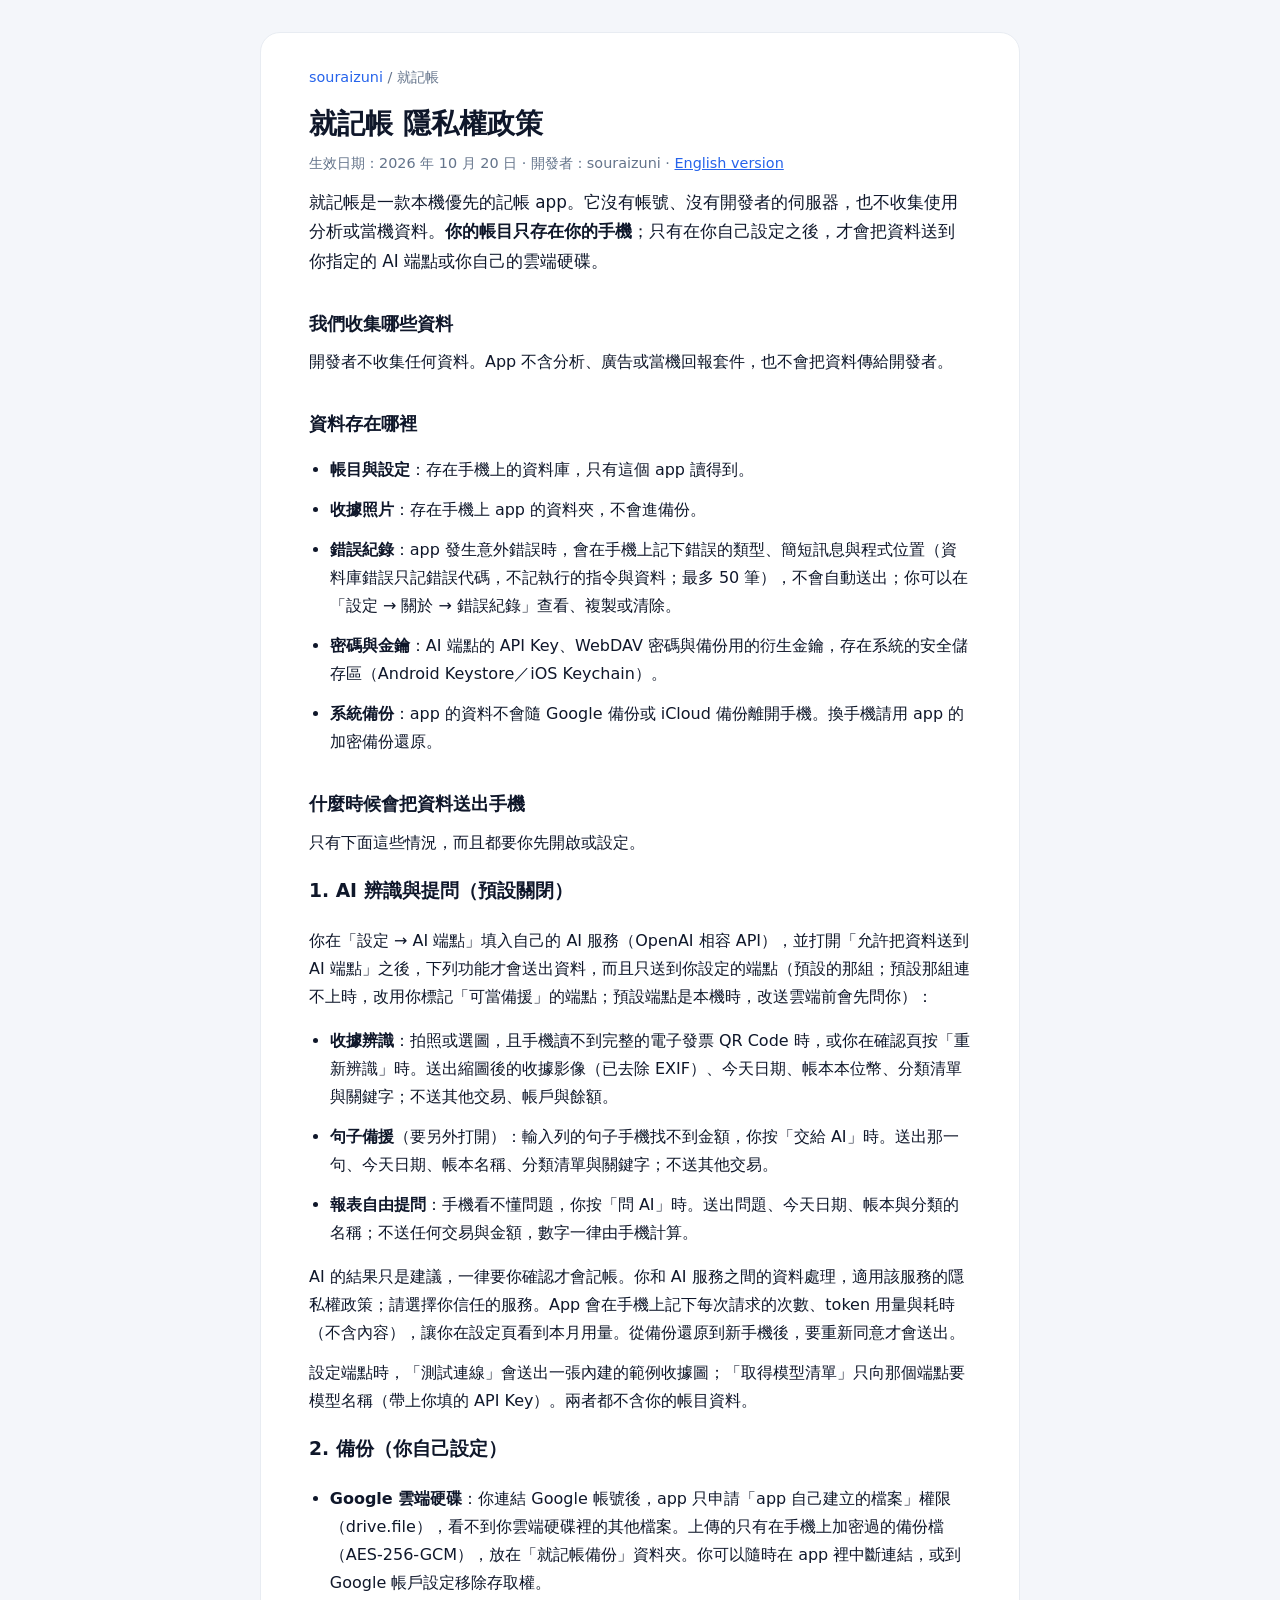
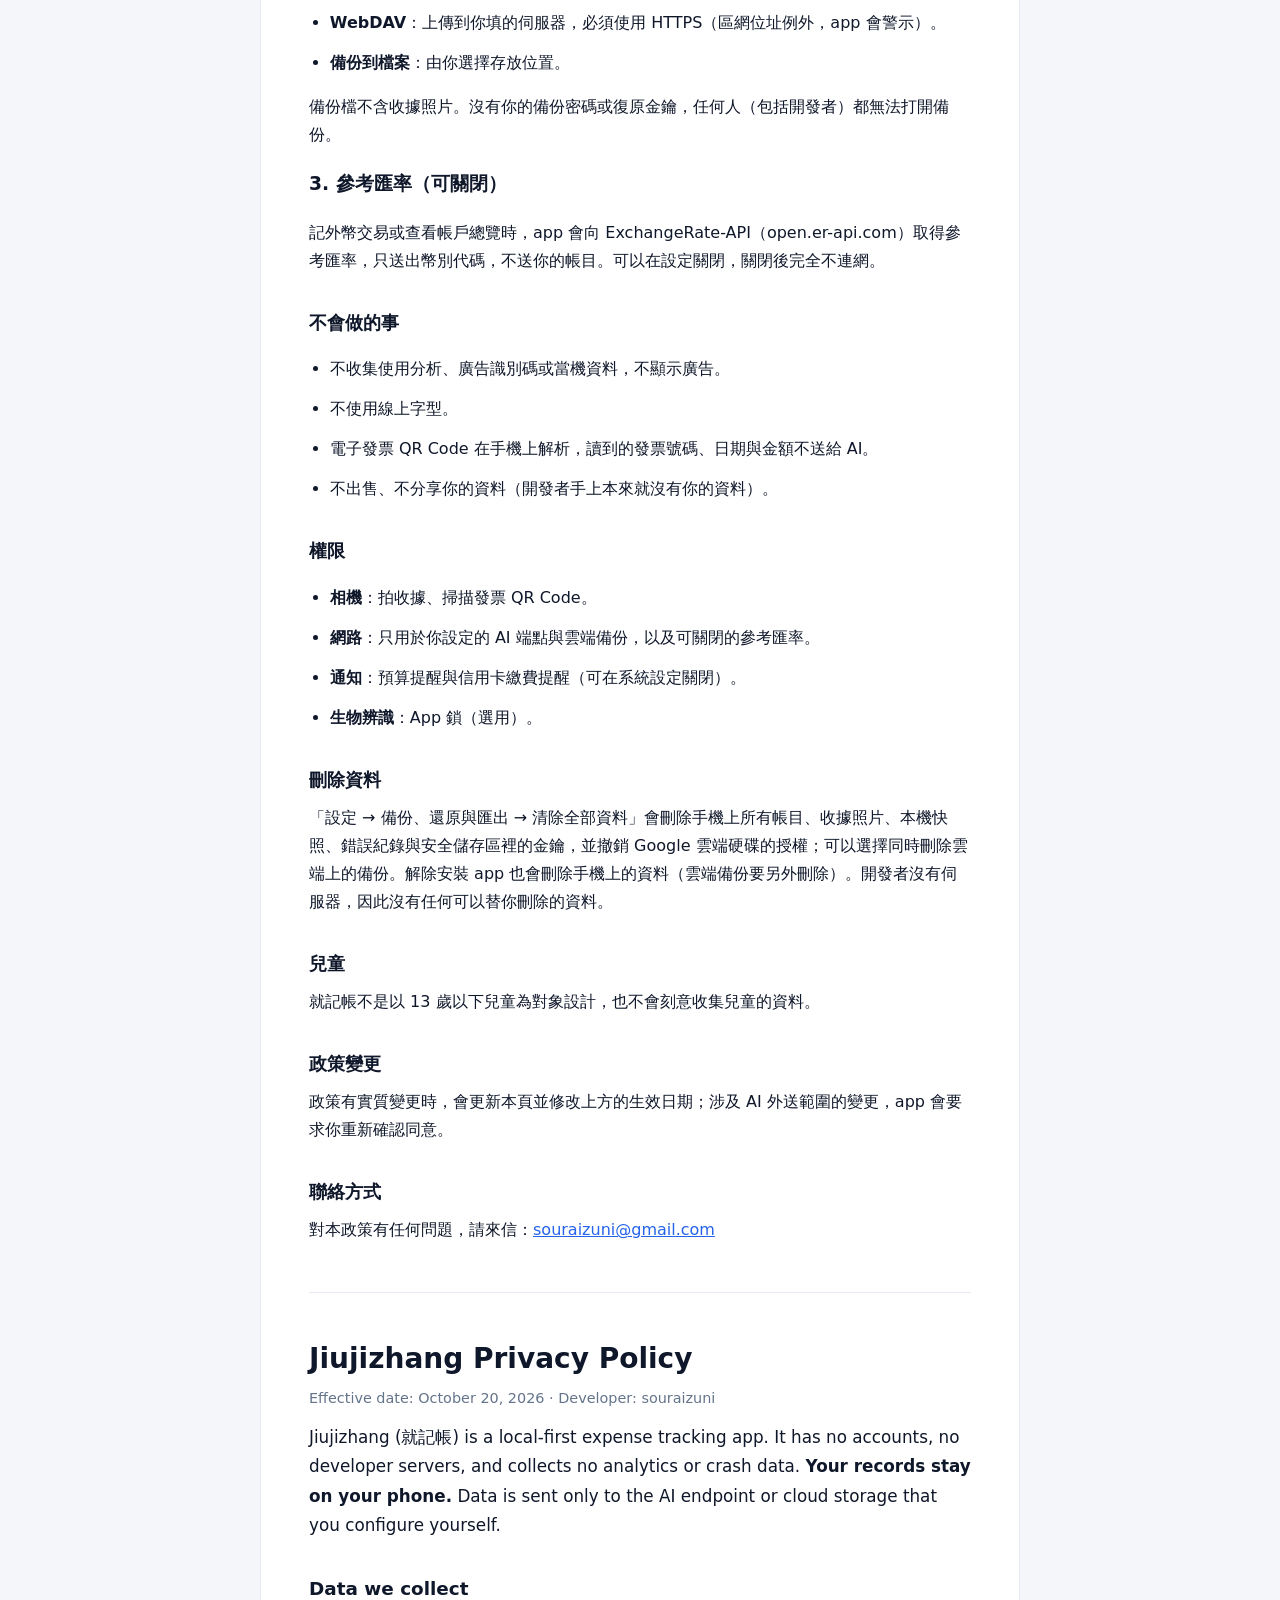
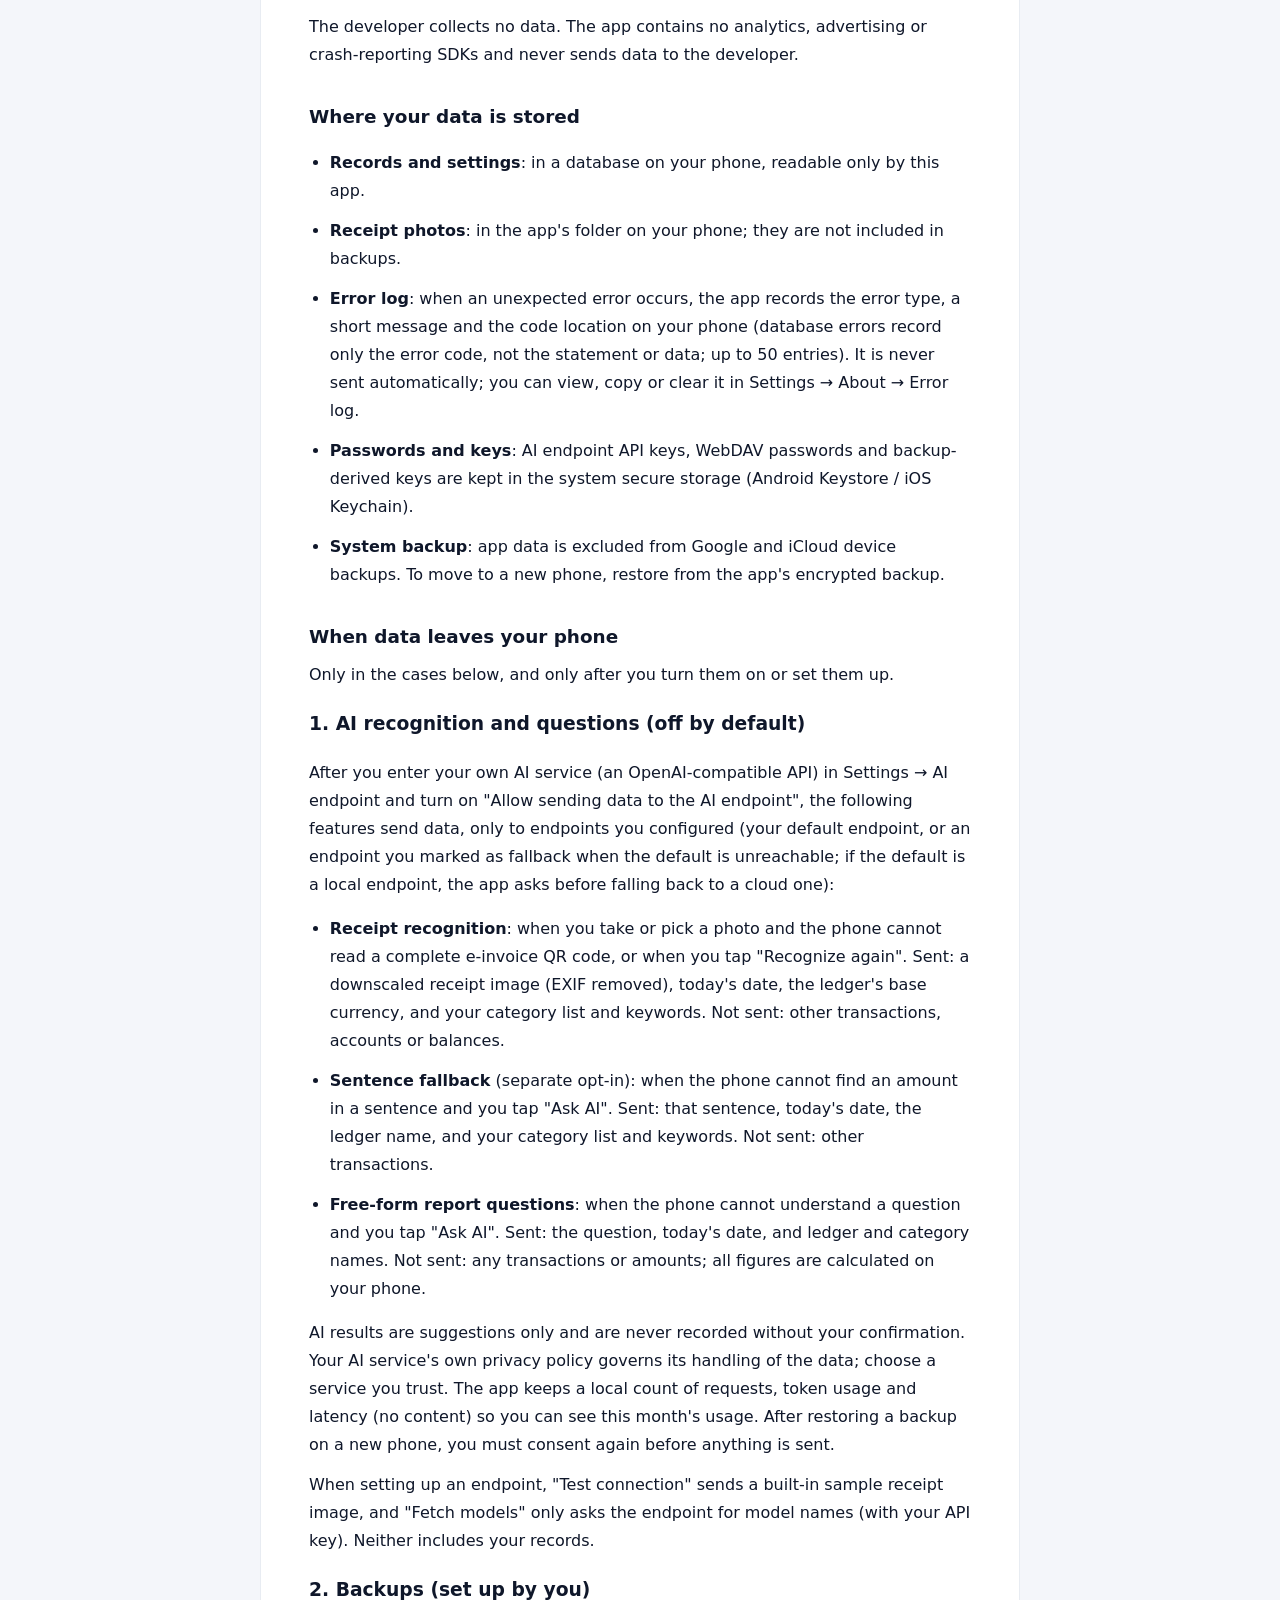
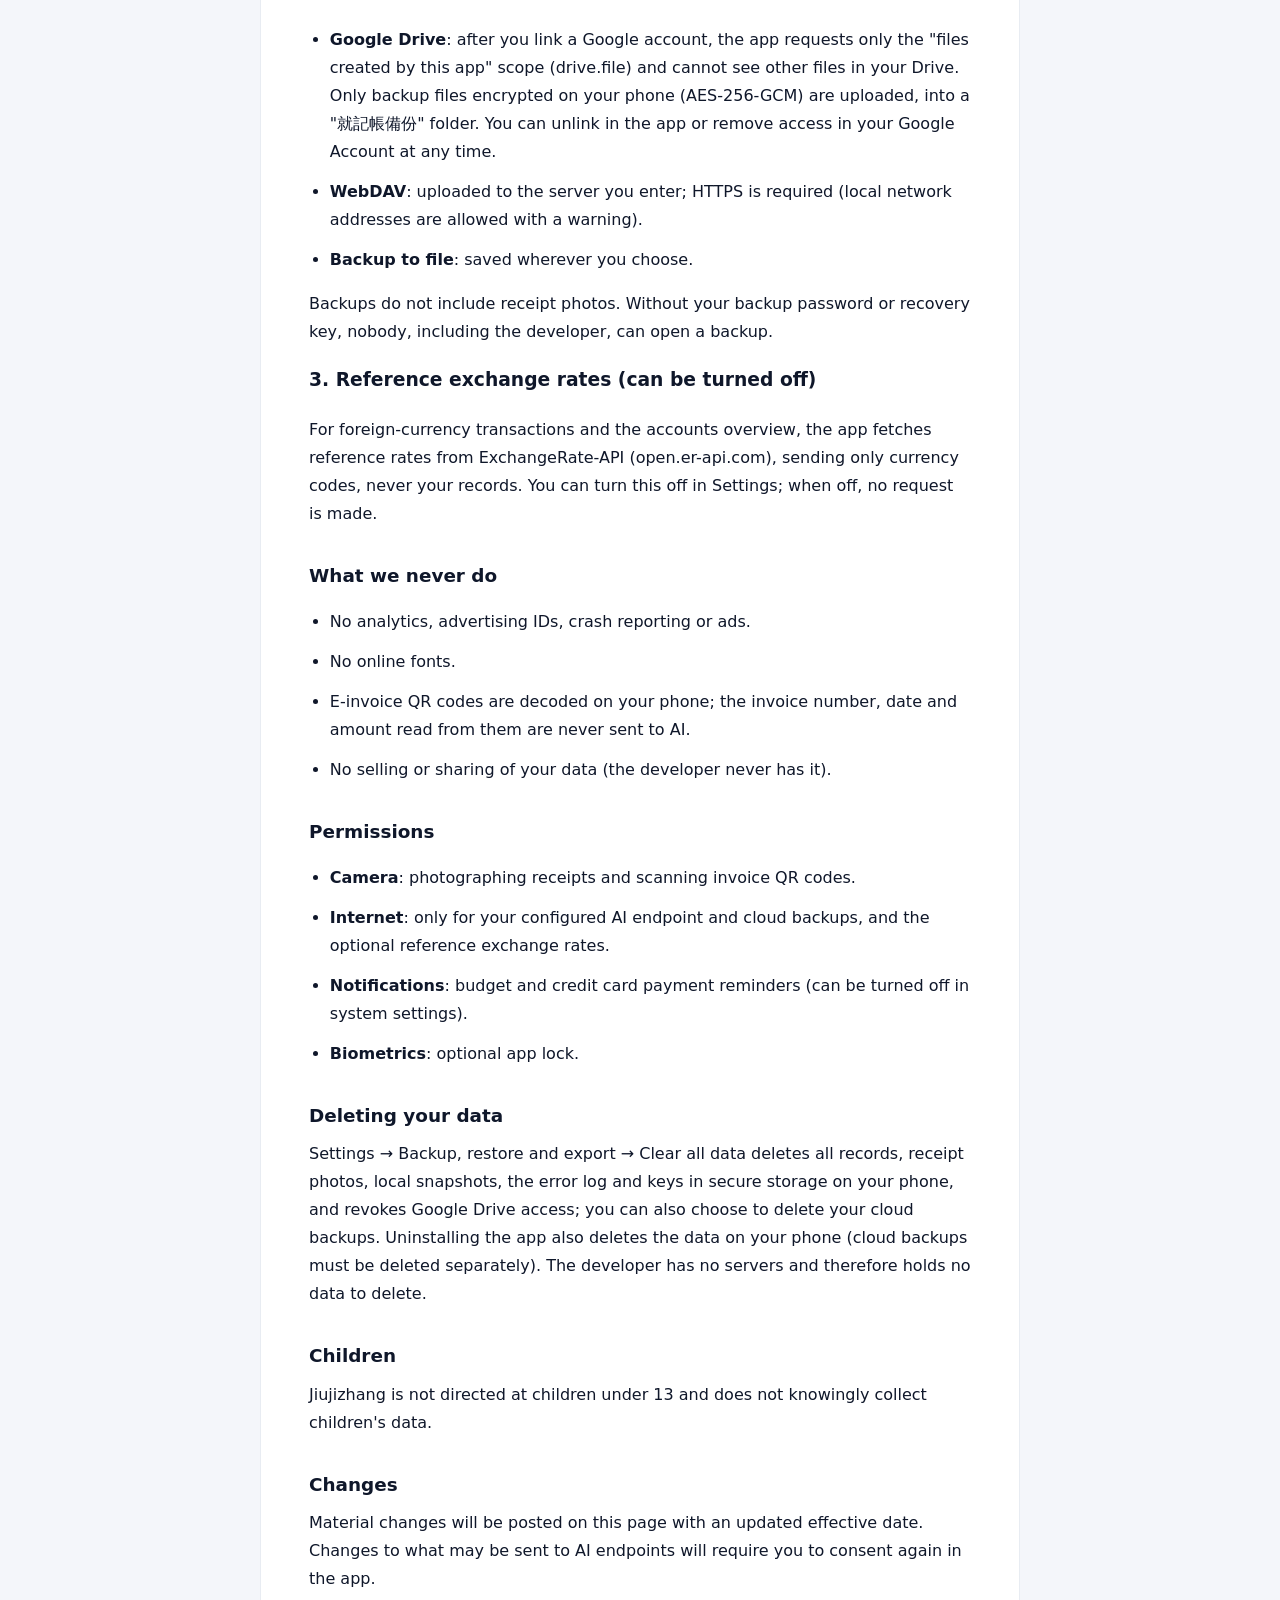
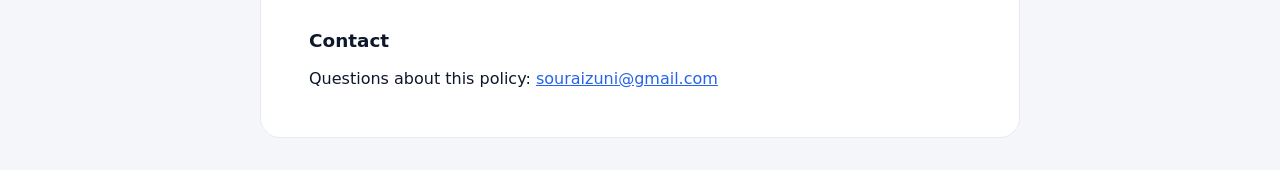
==== jiujizhang/privacy/index.html @ 38e88c6b "就記帳隱私權政策與首頁項目 Co-Authored-By: Claude Opus 5.5 <noreply@anthropic.com>" ====
<!doctype html>
<html lang="zh-Hant">
<head>
<meta charset="utf-8">
<meta name="viewport" content="width=device-width, initial-scale=1">
<title>就記帳 隱私權政策 · Privacy Policy</title>
<meta name="description" content="就記帳（本機優先的記帳 app）的隱私權政策。">
<link rel="stylesheet" href="../../style.css">
</head>
<body>
<main>
  <p class="crumb"><a href="../../">souraizuni</a> / 就記帳</p>
  <h1>就記帳 隱私權政策</h1>
  <p class="meta">生效日期：2026 年 10 月 20 日 · 開發者：souraizuni · <a href="#en">English version</a></p>

  <p class="lead">就記帳是一款本機優先的記帳 app。它沒有帳號、沒有開發者的伺服器，也不收集使用分析或當機資料。<strong>你的帳目只存在你的手機</strong>；只有在你自己設定之後，才會把資料送到你指定的 AI 端點或你自己的雲端硬碟。</p>

  <h2>我們收集哪些資料</h2>
  <p>開發者不收集任何資料。App 不含分析、廣告或當機回報套件，也不會把資料傳給開發者。</p>

  <h2>資料存在哪裡</h2>
  <ul>
    <li><strong>帳目與設定</strong>：存在手機上的資料庫，只有這個 app 讀得到。</li>
    <li><strong>收據照片</strong>：存在手機上 app 的資料夾，不會進備份。</li>
    <li><strong>錯誤紀錄</strong>：app 發生意外錯誤時，會在手機上記下錯誤的類型、簡短訊息與程式位置（資料庫錯誤只記錯誤代碼，不記執行的指令與資料；最多 50 筆），不會自動送出；你可以在「設定 → 關於 → 錯誤紀錄」查看、複製或清除。</li>
    <li><strong>密碼與金鑰</strong>：AI 端點的 API Key、WebDAV 密碼與備份用的衍生金鑰，存在系統的安全儲存區（Android Keystore／iOS Keychain）。</li>
    <li><strong>系統備份</strong>：app 的資料不會隨 Google 備份或 iCloud 備份離開手機。換手機請用 app 的加密備份還原。</li>
  </ul>

  <h2>什麼時候會把資料送出手機</h2>
  <p>只有下面這些情況，而且都要你先開啟或設定。</p>

  <h3>1. AI 辨識與提問（預設關閉）</h3>
  <p>你在「設定 → AI 端點」填入自己的 AI 服務（OpenAI 相容 API），並打開「允許把資料送到 AI 端點」之後，下列功能才會送出資料，而且只送到你設定的端點（預設的那組；預設那組連不上時，改用你標記「可當備援」的端點；預設端點是本機時，改送雲端前會先問你）：</p>
  <ul>
    <li><strong>收據辨識</strong>：拍照或選圖，且手機讀不到完整的電子發票 QR Code 時，或你在確認頁按「重新辨識」時。送出縮圖後的收據影像（已去除 EXIF）、今天日期、帳本本位幣、分類清單與關鍵字；不送其他交易、帳戶與餘額。</li>
    <li><strong>句子備援</strong>（要另外打開）：輸入列的句子手機找不到金額，你按「交給 AI」時。送出那一句、今天日期、帳本名稱、分類清單與關鍵字；不送其他交易。</li>
    <li><strong>報表自由提問</strong>：手機看不懂問題，你按「問 AI」時。送出問題、今天日期、帳本與分類的名稱；不送任何交易與金額，數字一律由手機計算。</li>
  </ul>
  <p>AI 的結果只是建議，一律要你確認才會記帳。你和 AI 服務之間的資料處理，適用該服務的隱私權政策；請選擇你信任的服務。App 會在手機上記下每次請求的次數、token 用量與耗時（不含內容），讓你在設定頁看到本月用量。從備份還原到新手機後，要重新同意才會送出。</p>
  <p>設定端點時，「測試連線」會送出一張內建的範例收據圖；「取得模型清單」只向那個端點要模型名稱（帶上你填的 API Key）。兩者都不含你的帳目資料。</p>

  <h3>2. 備份（你自己設定）</h3>
  <ul>
    <li><strong>Google 雲端硬碟</strong>：你連結 Google 帳號後，app 只申請「app 自己建立的檔案」權限（drive.file），看不到你雲端硬碟裡的其他檔案。上傳的只有在手機上加密過的備份檔（AES-256-GCM），放在「就記帳備份」資料夾。你可以隨時在 app 裡中斷連結，或到 Google 帳戶設定移除存取權。</li>
    <li><strong>WebDAV</strong>：上傳到你填的伺服器，必須使用 HTTPS（區網位址例外，app 會警示）。</li>
    <li><strong>備份到檔案</strong>：由你選擇存放位置。</li>
  </ul>
  <p>備份檔不含收據照片。沒有你的備份密碼或復原金鑰，任何人（包括開發者）都無法打開備份。</p>

  <h3>3. 參考匯率（可關閉）</h3>
  <p>記外幣交易或查看帳戶總覽時，app 會向 ExchangeRate-API（open.er-api.com）取得參考匯率，只送出幣別代碼，不送你的帳目。可以在設定關閉，關閉後完全不連網。</p>

  <h2>不會做的事</h2>
  <ul>
    <li>不收集使用分析、廣告識別碼或當機資料，不顯示廣告。</li>
    <li>不使用線上字型。</li>
    <li>電子發票 QR Code 在手機上解析，讀到的發票號碼、日期與金額不送給 AI。</li>
    <li>不出售、不分享你的資料（開發者手上本來就沒有你的資料）。</li>
  </ul>

  <h2>權限</h2>
  <ul>
    <li><strong>相機</strong>：拍收據、掃描發票 QR Code。</li>
    <li><strong>網路</strong>：只用於你設定的 AI 端點與雲端備份，以及可關閉的參考匯率。</li>
    <li><strong>通知</strong>：預算提醒與信用卡繳費提醒（可在系統設定關閉）。</li>
    <li><strong>生物辨識</strong>：App 鎖（選用）。</li>
  </ul>

  <h2>刪除資料</h2>
  <p>「設定 → 備份、還原與匯出 → 清除全部資料」會刪除手機上所有帳目、收據照片、本機快照、錯誤紀錄與安全儲存區裡的金鑰，並撤銷 Google 雲端硬碟的授權；可以選擇同時刪除雲端上的備份。解除安裝 app 也會刪除手機上的資料（雲端備份要另外刪除）。開發者沒有伺服器，因此沒有任何可以替你刪除的資料。</p>

  <h2>兒童</h2>
  <p>就記帳不是以 13 歲以下兒童為對象設計，也不會刻意收集兒童的資料。</p>

  <h2>政策變更</h2>
  <p>政策有實質變更時，會更新本頁並修改上方的生效日期；涉及 AI 外送範圍的變更，app 會要求你重新確認同意。</p>

  <h2>聯絡方式</h2>
  <p>對本政策有任何問題，請來信：<a href="mailto:souraizuni@gmail.com">souraizuni@gmail.com</a></p>

  <hr>

  <section id="en" lang="en">
  <h1>Jiujizhang Privacy Policy</h1>
  <p class="meta">Effective date: October 20, 2026 · Developer: souraizuni</p>

  <p class="lead">Jiujizhang (就記帳) is a local-first expense tracking app. It has no accounts, no developer servers, and collects no analytics or crash data. <strong>Your records stay on your phone.</strong> Data is sent only to the AI endpoint or cloud storage that you configure yourself.</p>

  <h2>Data we collect</h2>
  <p>The developer collects no data. The app contains no analytics, advertising or crash-reporting SDKs and never sends data to the developer.</p>

  <h2>Where your data is stored</h2>
  <ul>
    <li><strong>Records and settings</strong>: in a database on your phone, readable only by this app.</li>
    <li><strong>Receipt photos</strong>: in the app's folder on your phone; they are not included in backups.</li>
    <li><strong>Error log</strong>: when an unexpected error occurs, the app records the error type, a short message and the code location on your phone (database errors record only the error code, not the statement or data; up to 50 entries). It is never sent automatically; you can view, copy or clear it in Settings → About → Error log.</li>
    <li><strong>Passwords and keys</strong>: AI endpoint API keys, WebDAV passwords and backup-derived keys are kept in the system secure storage (Android Keystore / iOS Keychain).</li>
    <li><strong>System backup</strong>: app data is excluded from Google and iCloud device backups. To move to a new phone, restore from the app's encrypted backup.</li>
  </ul>

  <h2>When data leaves your phone</h2>
  <p>Only in the cases below, and only after you turn them on or set them up.</p>

  <h3>1. AI recognition and questions (off by default)</h3>
  <p>After you enter your own AI service (an OpenAI-compatible API) in Settings → AI endpoint and turn on "Allow sending data to the AI endpoint", the following features send data, only to endpoints you configured (your default endpoint, or an endpoint you marked as fallback when the default is unreachable; if the default is a local endpoint, the app asks before falling back to a cloud one):</p>
  <ul>
    <li><strong>Receipt recognition</strong>: when you take or pick a photo and the phone cannot read a complete e-invoice QR code, or when you tap "Recognize again". Sent: a downscaled receipt image (EXIF removed), today's date, the ledger's base currency, and your category list and keywords. Not sent: other transactions, accounts or balances.</li>
    <li><strong>Sentence fallback</strong> (separate opt-in): when the phone cannot find an amount in a sentence and you tap "Ask AI". Sent: that sentence, today's date, the ledger name, and your category list and keywords. Not sent: other transactions.</li>
    <li><strong>Free-form report questions</strong>: when the phone cannot understand a question and you tap "Ask AI". Sent: the question, today's date, and ledger and category names. Not sent: any transactions or amounts; all figures are calculated on your phone.</li>
  </ul>
  <p>AI results are suggestions only and are never recorded without your confirmation. Your AI service's own privacy policy governs its handling of the data; choose a service you trust. The app keeps a local count of requests, token usage and latency (no content) so you can see this month's usage. After restoring a backup on a new phone, you must consent again before anything is sent.</p>
  <p>When setting up an endpoint, "Test connection" sends a built-in sample receipt image, and "Fetch models" only asks the endpoint for model names (with your API key). Neither includes your records.</p>

  <h3>2. Backups (set up by you)</h3>
  <ul>
    <li><strong>Google Drive</strong>: after you link a Google account, the app requests only the "files created by this app" scope (drive.file) and cannot see other files in your Drive. Only backup files encrypted on your phone (AES-256-GCM) are uploaded, into a "就記帳備份" folder. You can unlink in the app or remove access in your Google Account at any time.</li>
    <li><strong>WebDAV</strong>: uploaded to the server you enter; HTTPS is required (local network addresses are allowed with a warning).</li>
    <li><strong>Backup to file</strong>: saved wherever you choose.</li>
  </ul>
  <p>Backups do not include receipt photos. Without your backup password or recovery key, nobody, including the developer, can open a backup.</p>

  <h3>3. Reference exchange rates (can be turned off)</h3>
  <p>For foreign-currency transactions and the accounts overview, the app fetches reference rates from ExchangeRate-API (open.er-api.com), sending only currency codes, never your records. You can turn this off in Settings; when off, no request is made.</p>

  <h2>What we never do</h2>
  <ul>
    <li>No analytics, advertising IDs, crash reporting or ads.</li>
    <li>No online fonts.</li>
    <li>E-invoice QR codes are decoded on your phone; the invoice number, date and amount read from them are never sent to AI.</li>
    <li>No selling or sharing of your data (the developer never has it).</li>
  </ul>

  <h2>Permissions</h2>
  <ul>
    <li><strong>Camera</strong>: photographing receipts and scanning invoice QR codes.</li>
    <li><strong>Internet</strong>: only for your configured AI endpoint and cloud backups, and the optional reference exchange rates.</li>
    <li><strong>Notifications</strong>: budget and credit card payment reminders (can be turned off in system settings).</li>
    <li><strong>Biometrics</strong>: optional app lock.</li>
  </ul>

  <h2>Deleting your data</h2>
  <p>Settings → Backup, restore and export → Clear all data deletes all records, receipt photos, local snapshots, the error log and keys in secure storage on your phone, and revokes Google Drive access; you can also choose to delete your cloud backups. Uninstalling the app also deletes the data on your phone (cloud backups must be deleted separately). The developer has no servers and therefore holds no data to delete.</p>

  <h2>Children</h2>
  <p>Jiujizhang is not directed at children under 13 and does not knowingly collect children's data.</p>

  <h2>Changes</h2>
  <p>Material changes will be posted on this page with an updated effective date. Changes to what may be sent to AI endpoints will require you to consent again in the app.</p>

  <h2>Contact</h2>
  <p>Questions about this policy: <a href="mailto:souraizuni@gmail.com">souraizuni@gmail.com</a></p>
  </section>
</main>
</body>
</html>
---- style.css ----
:root {
  --bg: #f4f6fa;
  --card: #ffffff;
  --text: #0f172a;
  --muted: #64748b;
  --accent: #2563eb;
  --line: #e8ecf2;
  color-scheme: light;
}
@media (prefers-color-scheme: dark) {
  :root {
    --bg: #0b1120;
    --card: #141b2b;
    --text: #e5e7eb;
    --muted: #94a3b8;
    --accent: #60a5fa;
    --line: #222b3d;
    color-scheme: dark;
  }
}
* { box-sizing: border-box; }
body {
  margin: 0;
  background: var(--bg);
  color: var(--text);
  font: 16px/1.75 system-ui, -apple-system, "Segoe UI", "Noto Sans TC", "Microsoft JhengHei", sans-serif;
}
main {
  max-width: 760px;
  margin: 32px auto;
  padding: 32px clamp(20px, 5vw, 48px);
  background: var(--card);
  border: 1px solid var(--line);
  border-radius: 20px;
}
@media (max-width: 600px) {
  main { margin: 0; border-radius: 0; border: 0; }
}
h1 { font-size: 1.75rem; line-height: 1.3; margin: 0 0 8px; }
h2 { font-size: 1.15rem; margin: 32px 0 8px; }
p, li { margin: 0 0 12px; }
ul { padding-left: 1.3em; }
a { color: var(--accent); }
.meta, .crumb { color: var(--muted); font-size: 0.9rem; }
.crumb { margin: 0 0 16px; }
.crumb a { text-decoration: none; }
.lead { font-size: 1.05rem; }
hr { border: 0; border-top: 1px solid var(--line); margin: 48px 0; }
.app {
  display: flex; gap: 16px; align-items: center;
  padding: 16px; border: 1px solid var(--line); border-radius: 16px; margin: 16px 0;
}
.app img { width: 64px; height: 64px; border-radius: 16px; }
.app h2 { margin: 0 0 4px; }
.app p { margin: 0; color: var(--muted); }
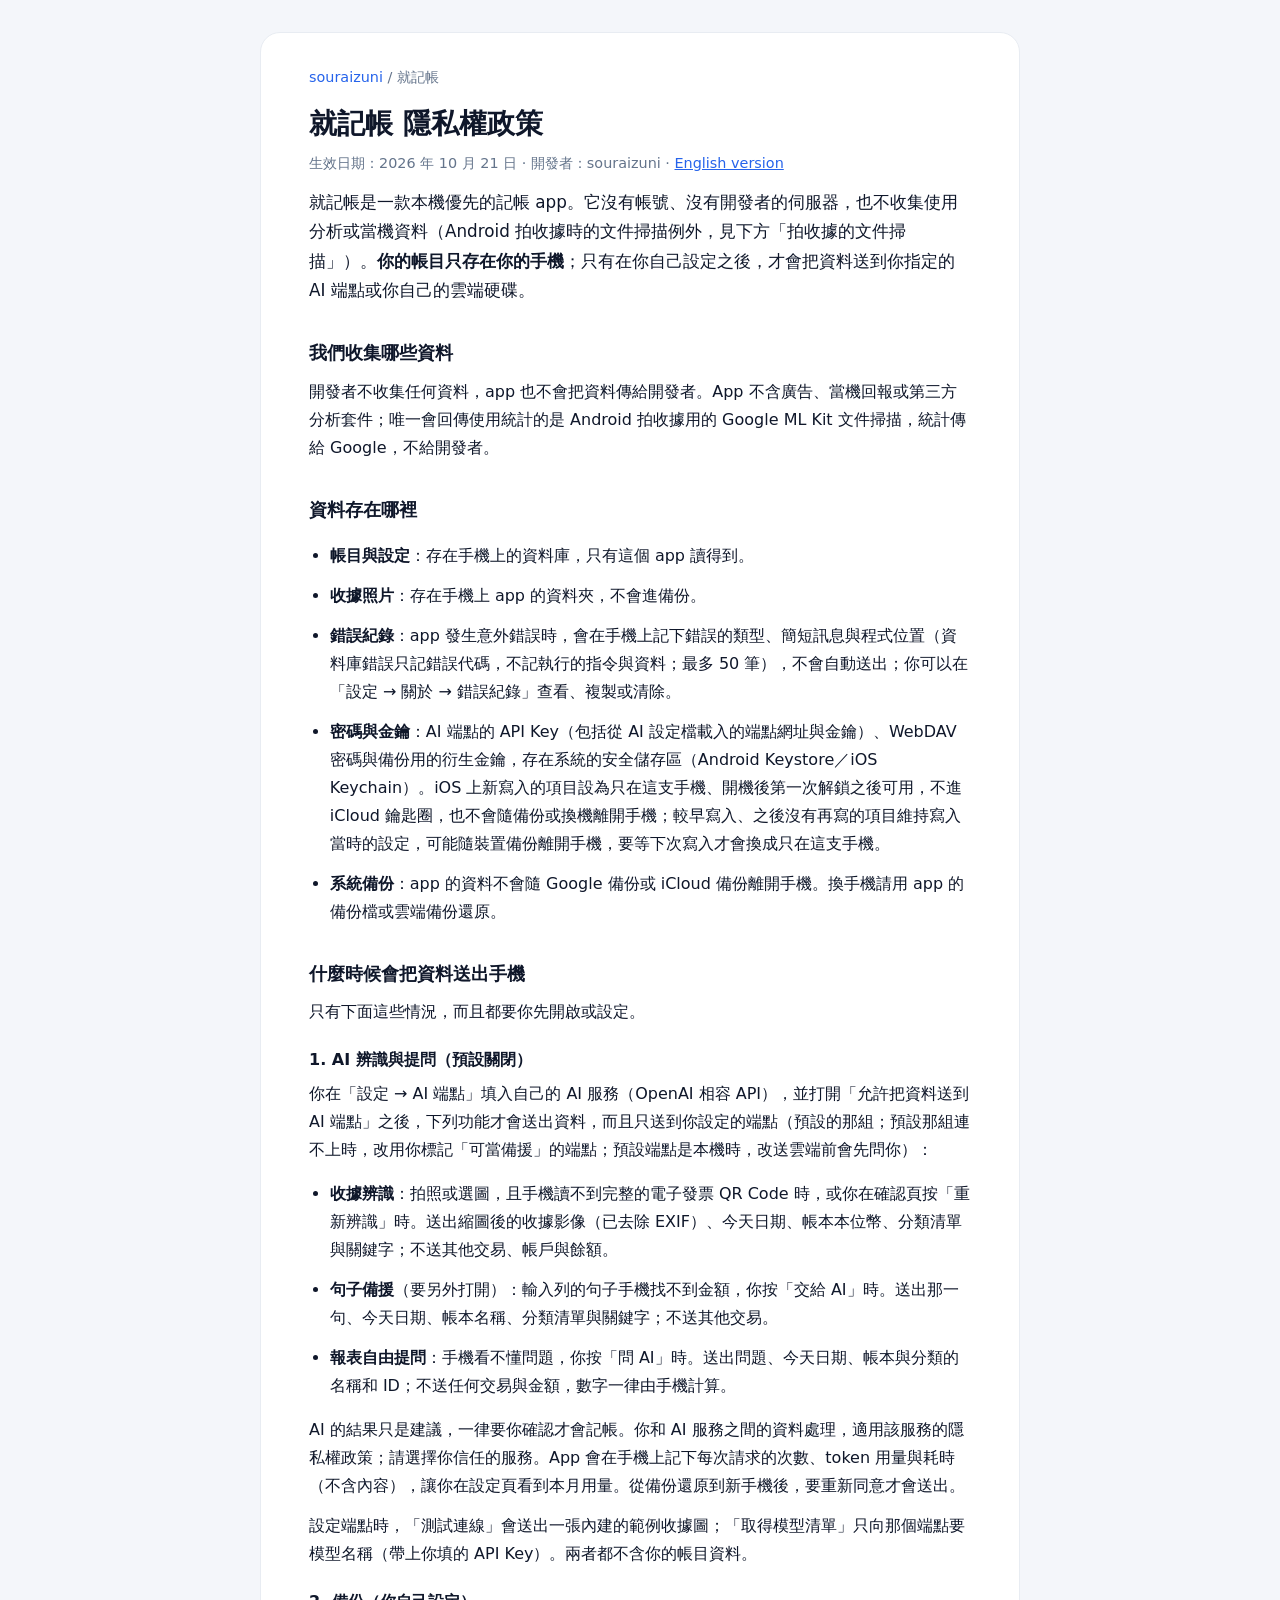
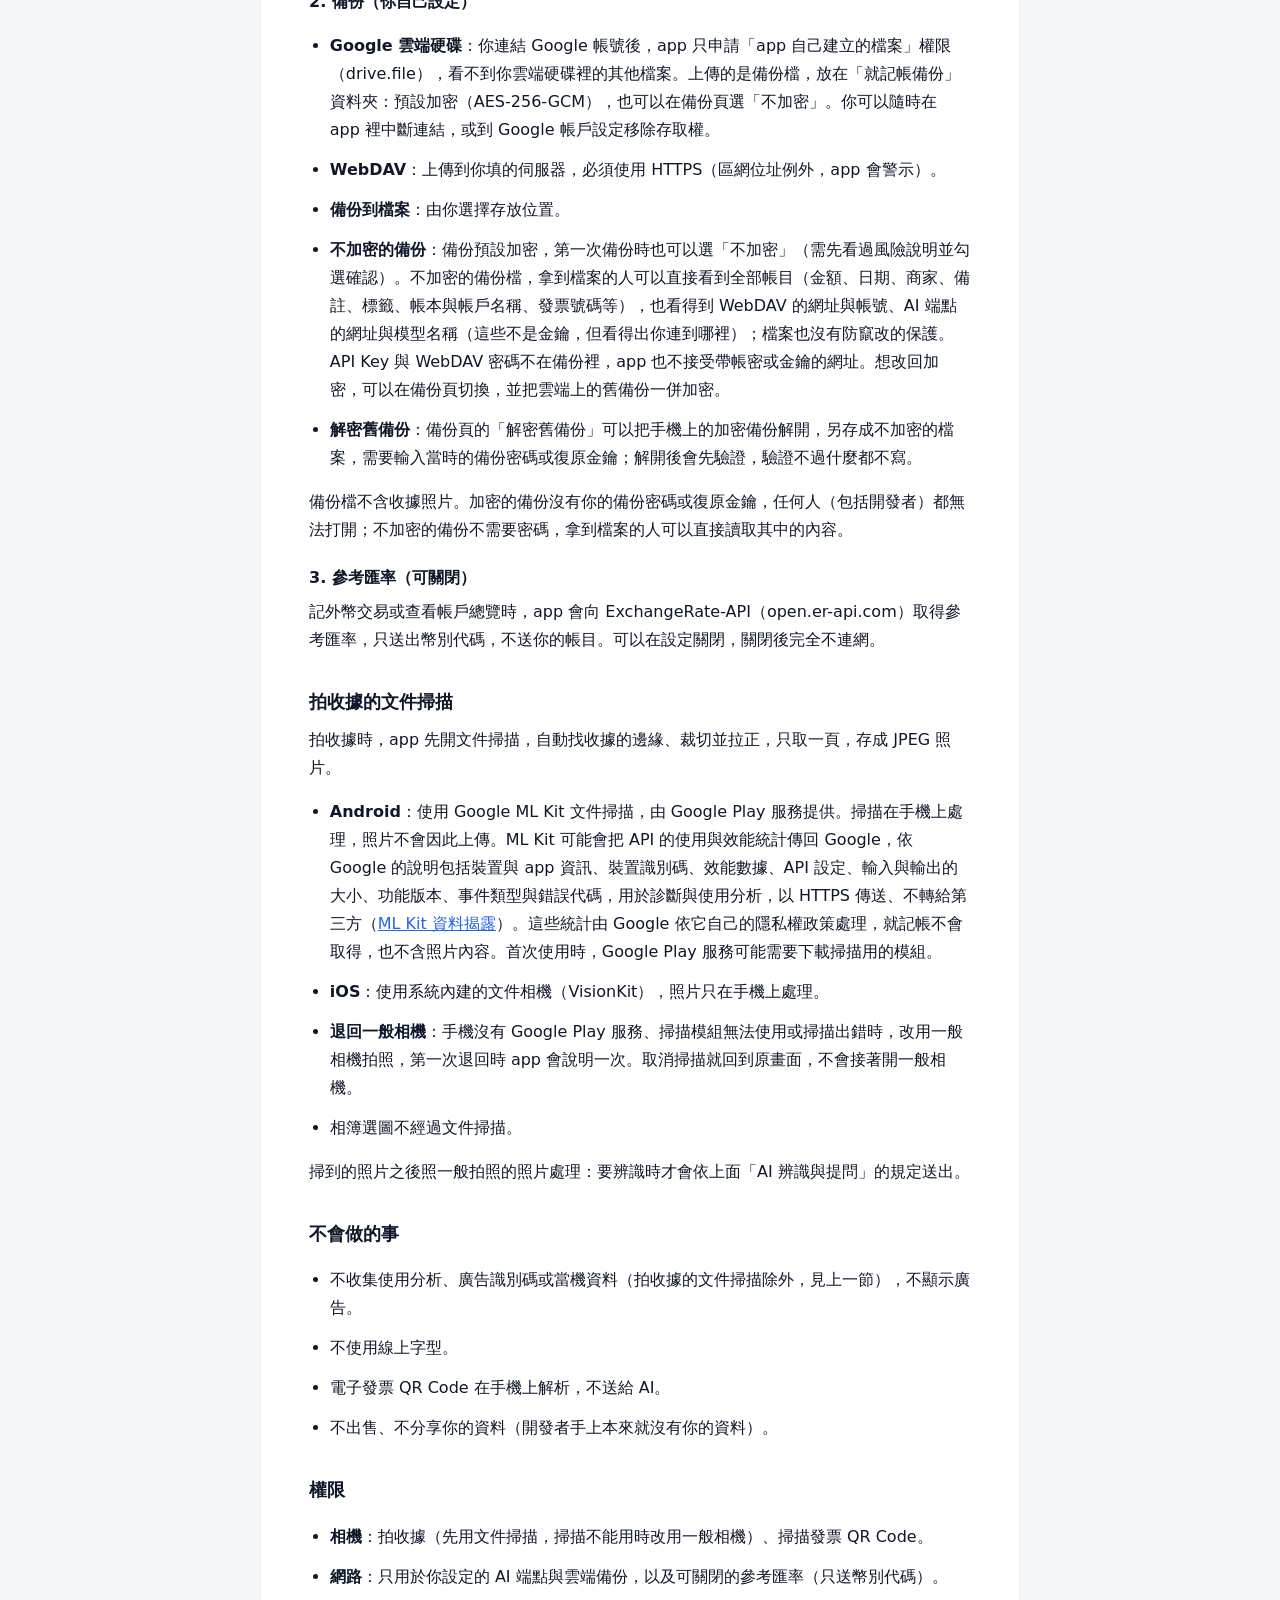
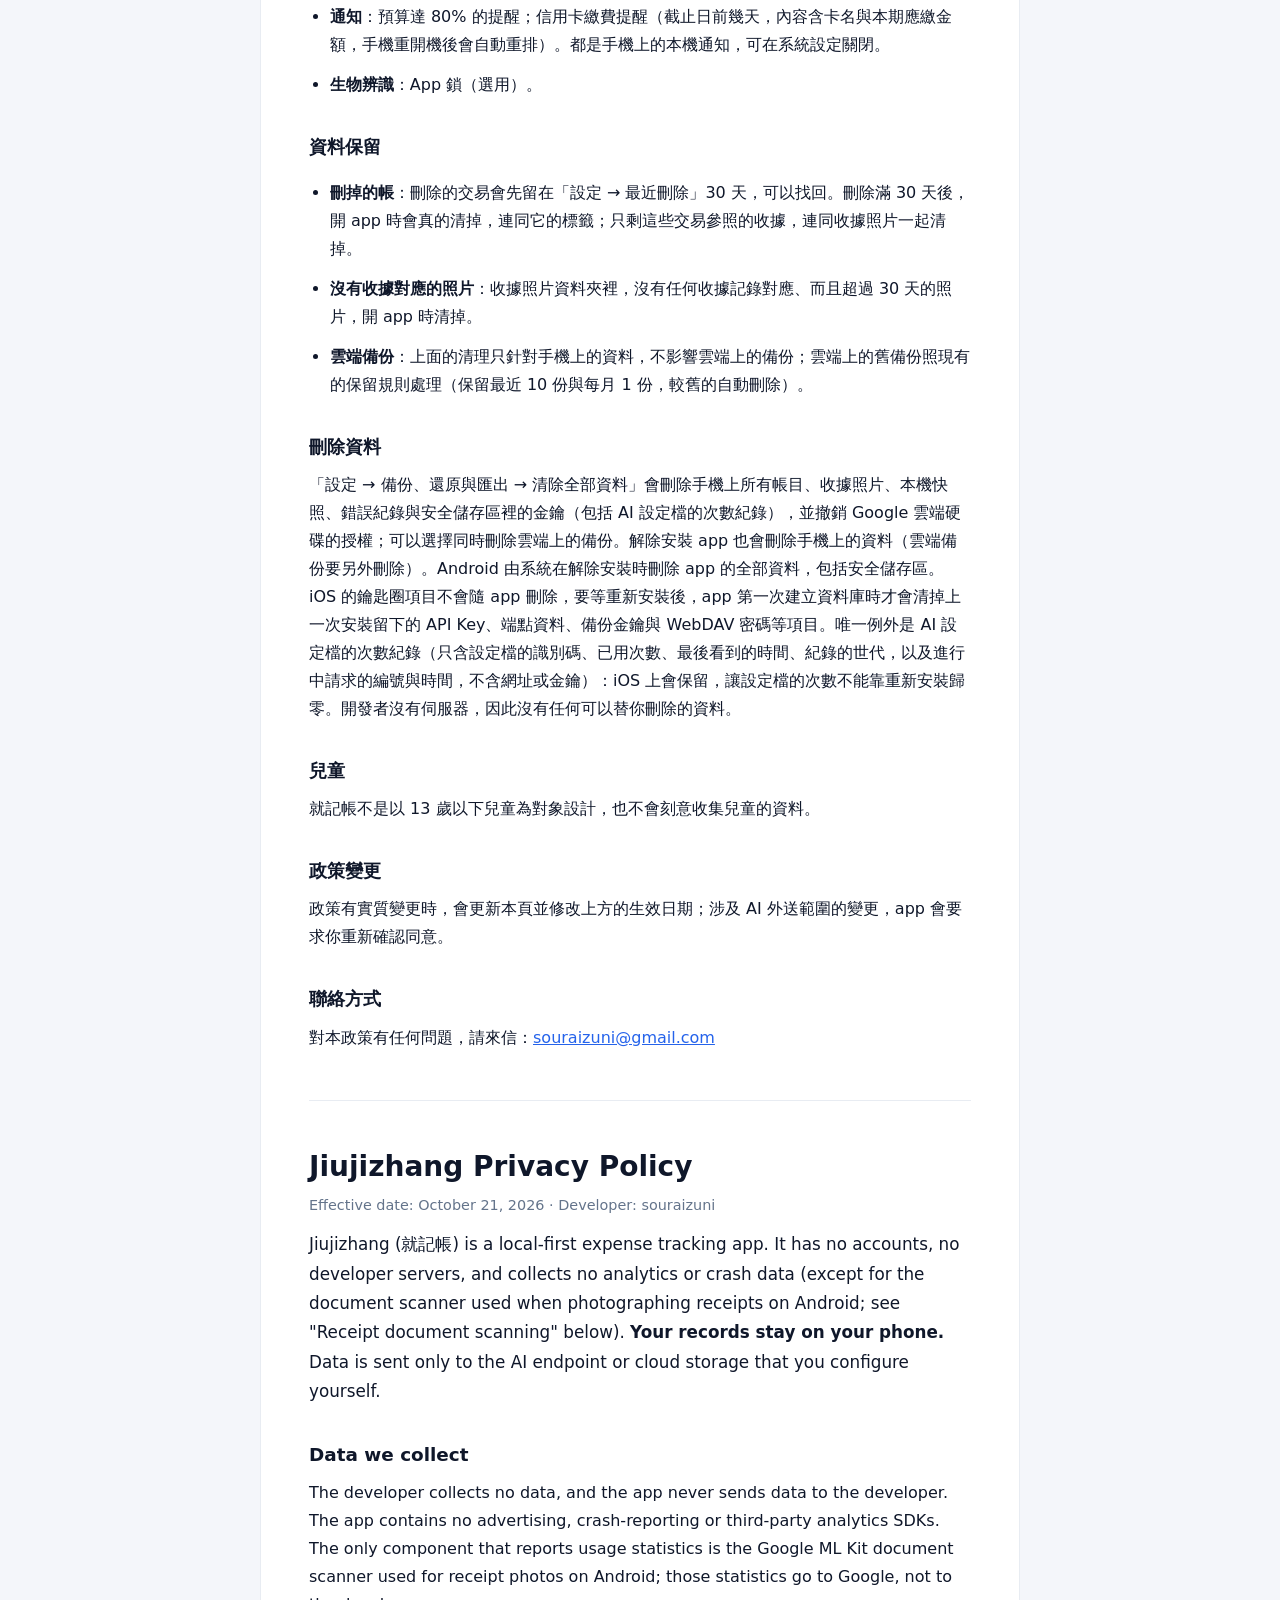
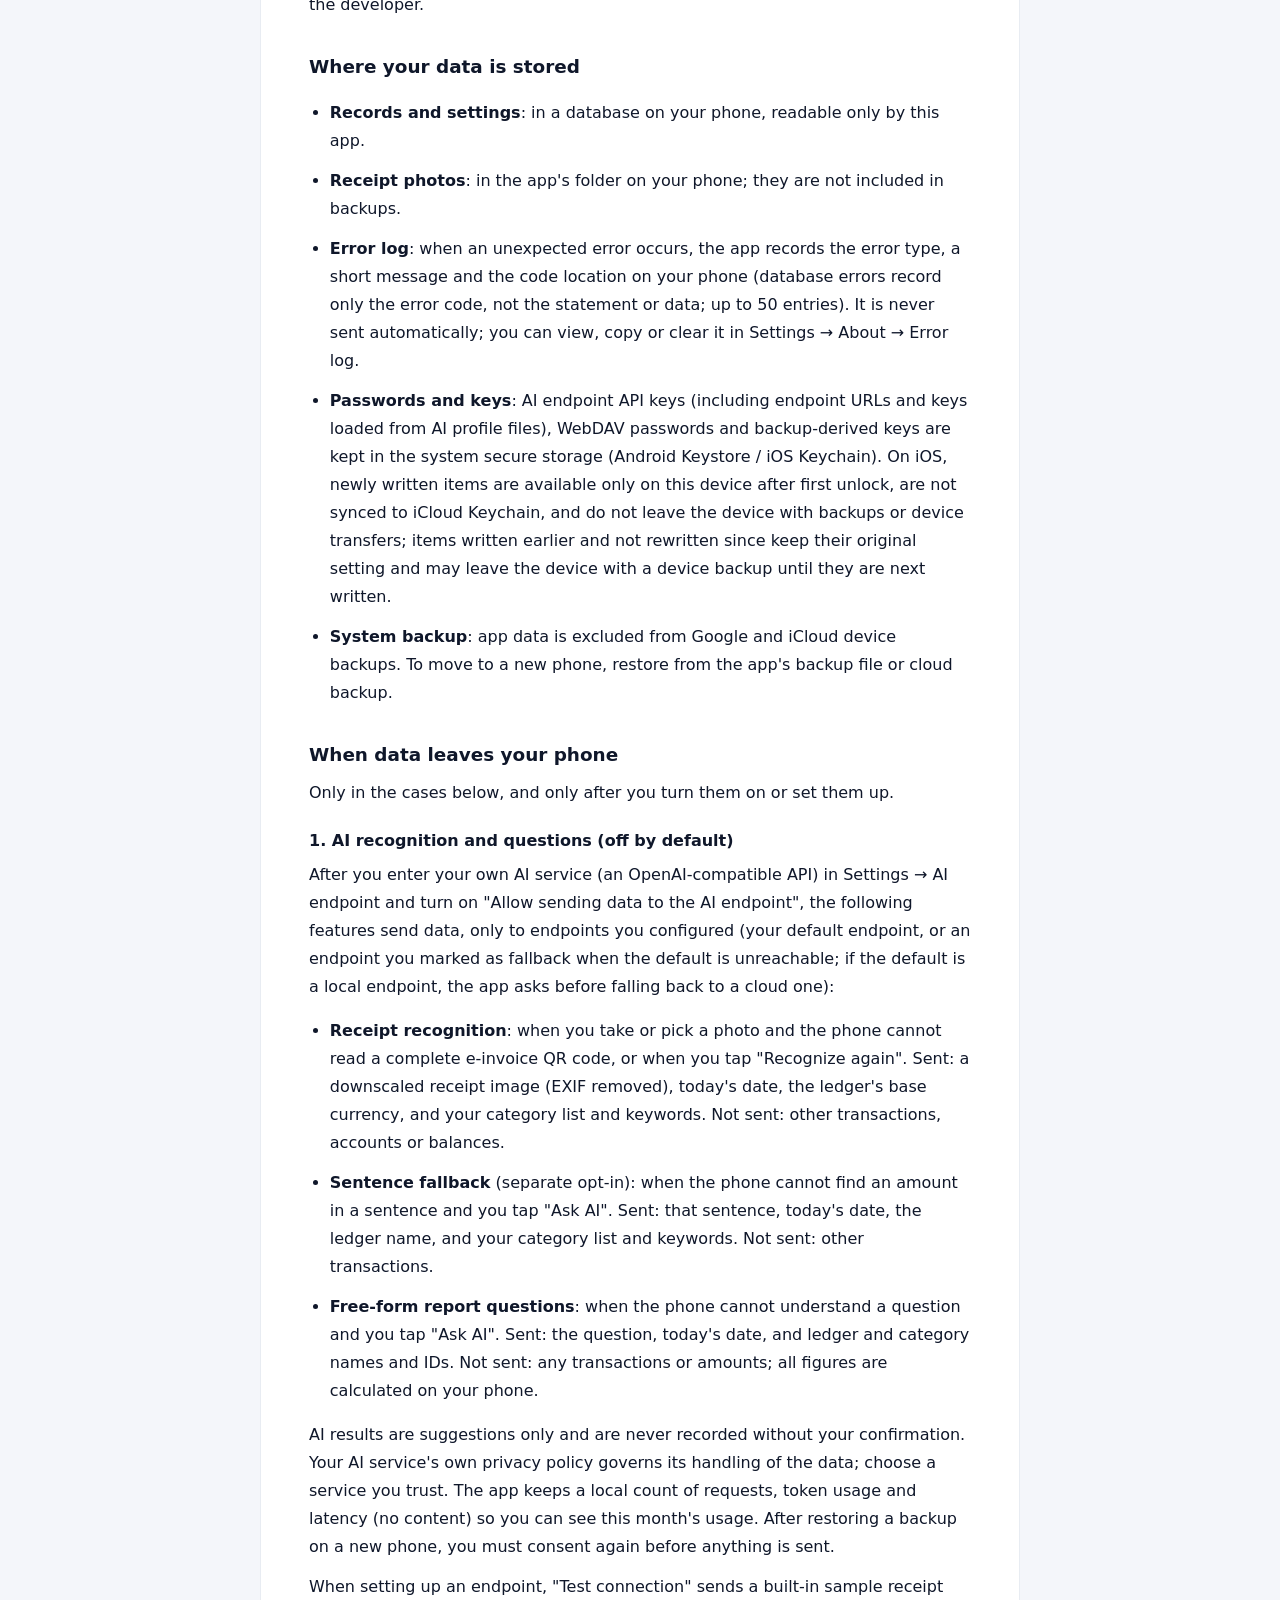
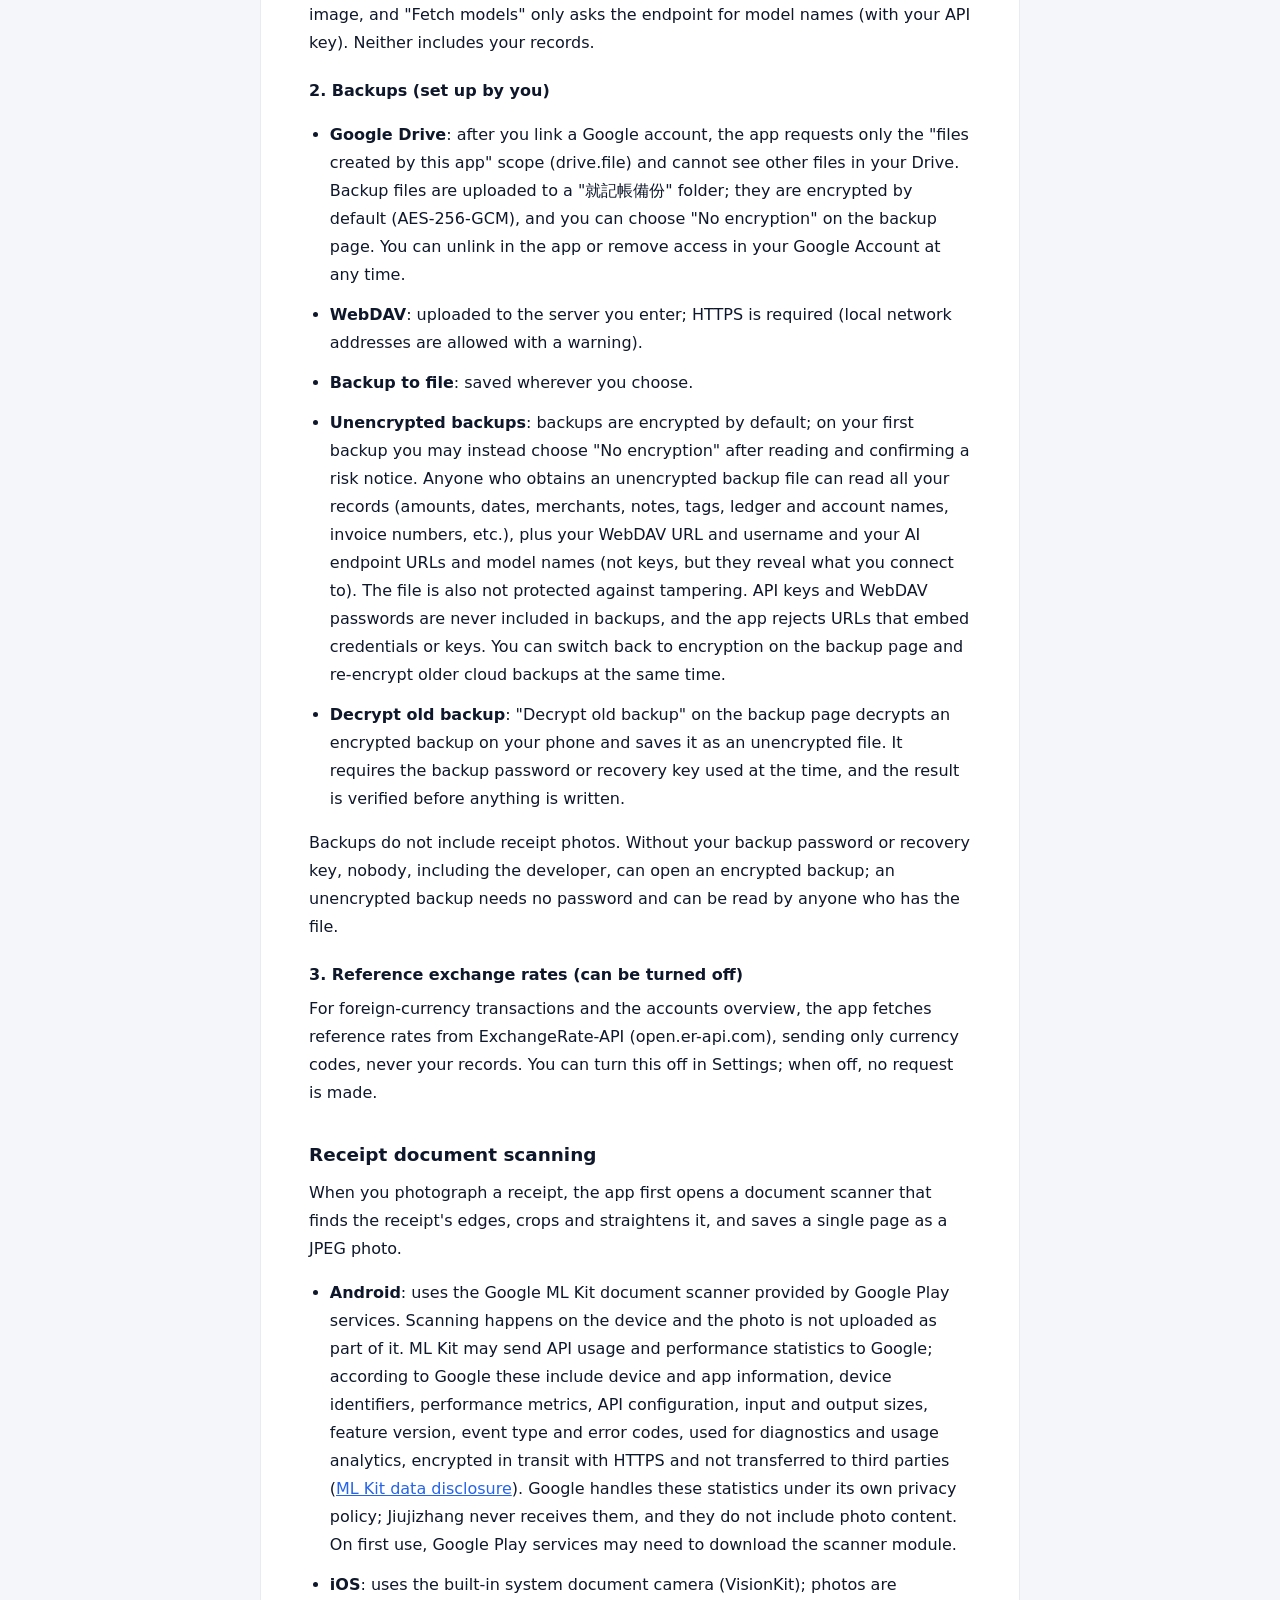
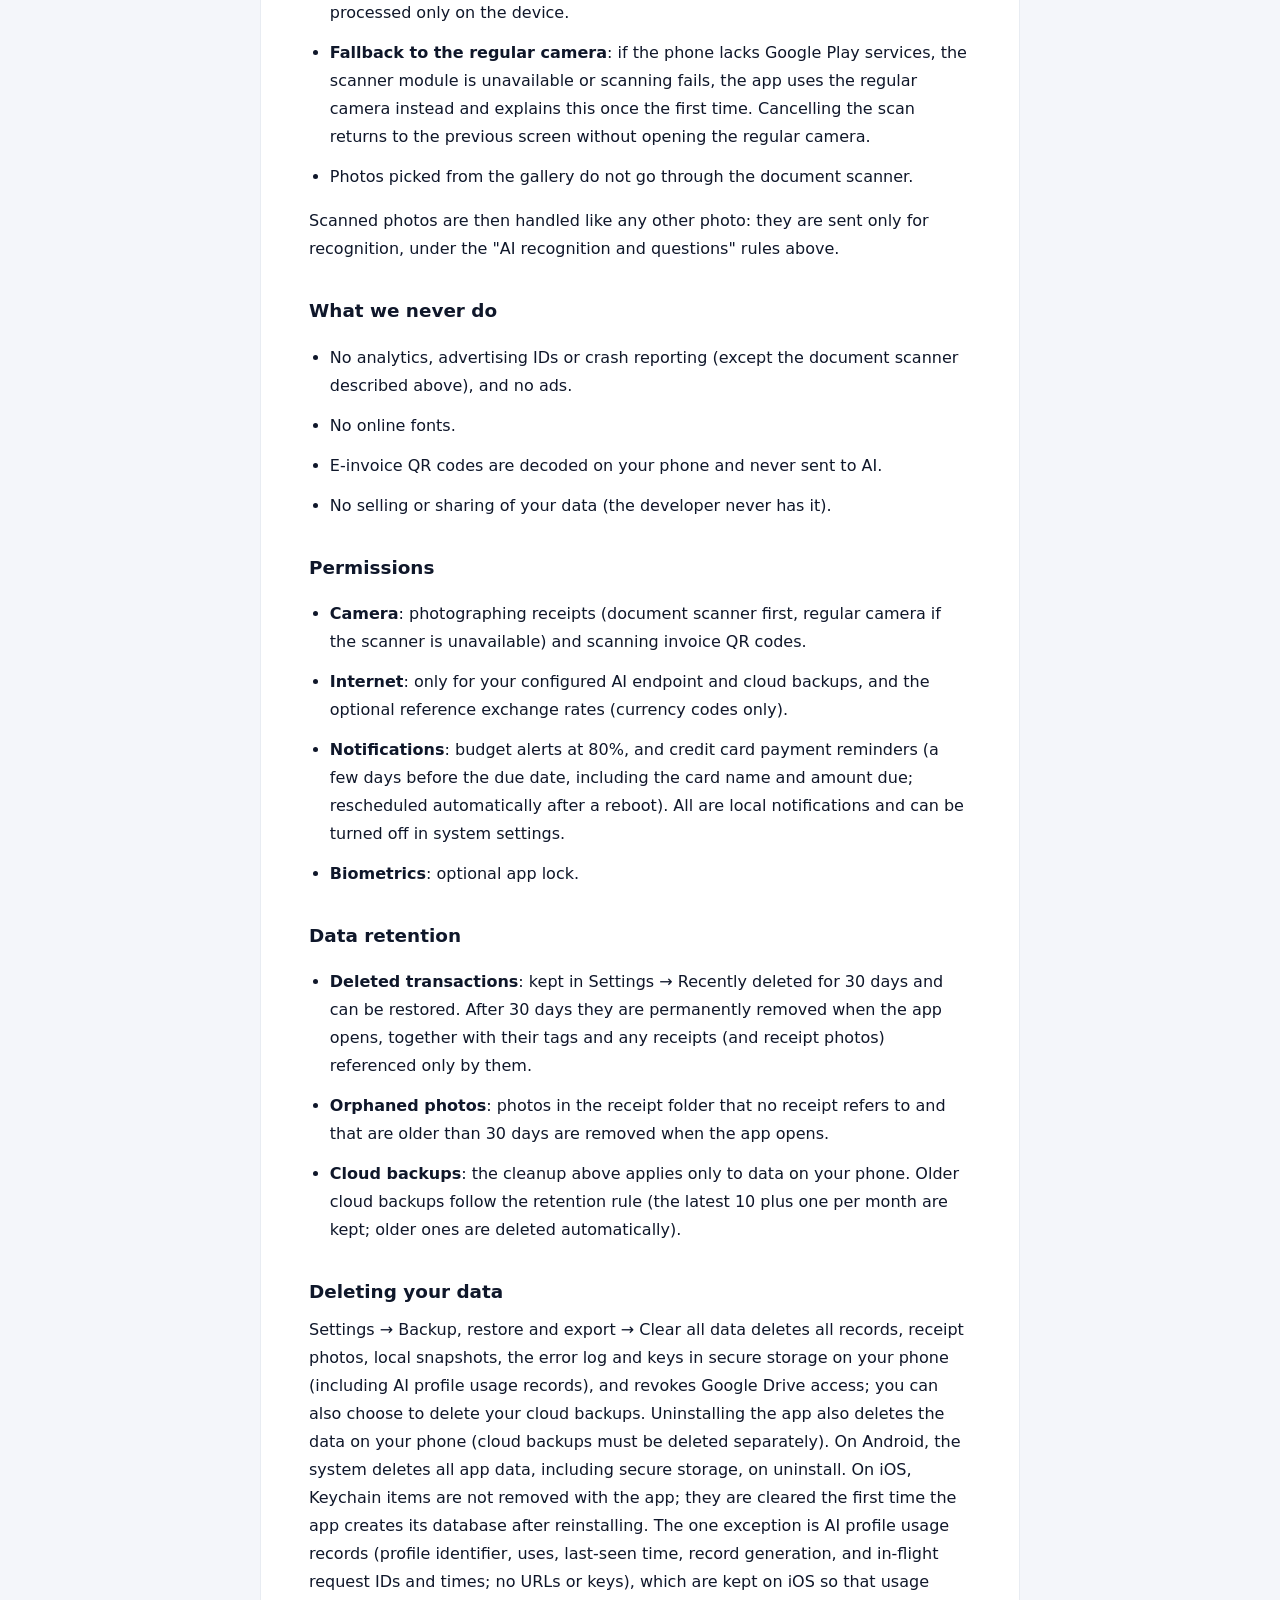
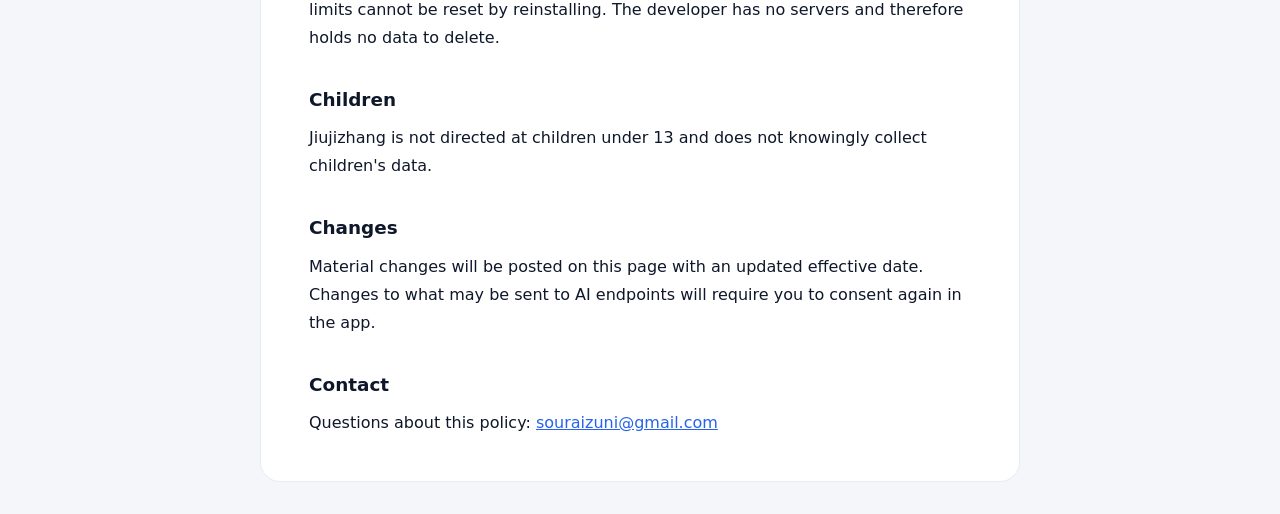
==== commit 913af114: "就記帳隱私權政策：不加密備份、ML Kit 文件掃描、資料保留（2026-10-21） Co-Authored-By: Claude Opus 5.5 <noreply@anthropic.com>" ====
--- a/jiujizhang/privacy/index.html
+++ b/jiujizhang/privacy/index.html
@@ -11,20 +11,20 @@
 <main>
   <p class="crumb"><a href="../../">souraizuni</a> / 就記帳</p>
   <h1>就記帳 隱私權政策</h1>
-  <p class="meta">生效日期：2026 年 10 月 20 日 · 開發者：souraizuni · <a href="#en">English version</a></p>
+  <p class="meta">生效日期：2026 年 10 月 21 日 · 開發者：souraizuni · <a href="#en">English version</a></p>
 
-  <p class="lead">就記帳是一款本機優先的記帳 app。它沒有帳號、沒有開發者的伺服器，也不收集使用分析或當機資料。<strong>你的帳目只存在你的手機</strong>；只有在你自己設定之後，才會把資料送到你指定的 AI 端點或你自己的雲端硬碟。</p>
+  <p class="lead">就記帳是一款本機優先的記帳 app。它沒有帳號、沒有開發者的伺服器，也不收集使用分析或當機資料（Android 拍收據時的文件掃描例外，見下方「拍收據的文件掃描」）。<strong>你的帳目只存在你的手機</strong>；只有在你自己設定之後，才會把資料送到你指定的 AI 端點或你自己的雲端硬碟。</p>
 
   <h2>我們收集哪些資料</h2>
-  <p>開發者不收集任何資料。App 不含分析、廣告或當機回報套件，也不會把資料傳給開發者。</p>
+  <p>開發者不收集任何資料，app 也不會把資料傳給開發者。App 不含廣告、當機回報或第三方分析套件；唯一會回傳使用統計的是 Android 拍收據用的 Google ML Kit 文件掃描，統計傳給 Google，不給開發者。</p>
 
   <h2>資料存在哪裡</h2>
   <ul>
     <li><strong>帳目與設定</strong>：存在手機上的資料庫，只有這個 app 讀得到。</li>
     <li><strong>收據照片</strong>：存在手機上 app 的資料夾，不會進備份。</li>
     <li><strong>錯誤紀錄</strong>：app 發生意外錯誤時，會在手機上記下錯誤的類型、簡短訊息與程式位置（資料庫錯誤只記錯誤代碼，不記執行的指令與資料；最多 50 筆），不會自動送出；你可以在「設定 → 關於 → 錯誤紀錄」查看、複製或清除。</li>
-    <li><strong>密碼與金鑰</strong>：AI 端點的 API Key、WebDAV 密碼與備份用的衍生金鑰，存在系統的安全儲存區（Android Keystore／iOS Keychain）。</li>
-    <li><strong>系統備份</strong>：app 的資料不會隨 Google 備份或 iCloud 備份離開手機。換手機請用 app 的加密備份還原。</li>
+    <li><strong>密碼與金鑰</strong>：AI 端點的 API Key（包括從 AI 設定檔載入的端點網址與金鑰）、WebDAV 密碼與備份用的衍生金鑰，存在系統的安全儲存區（Android Keystore／iOS Keychain）。iOS 上新寫入的項目設為只在這支手機、開機後第一次解鎖之後可用，不進 iCloud 鑰匙圈，也不會隨備份或換機離開手機；較早寫入、之後沒有再寫的項目維持寫入當時的設定，可能隨裝置備份離開手機，要等下次寫入才會換成只在這支手機。</li>
+    <li><strong>系統備份</strong>：app 的資料不會隨 Google 備份或 iCloud 備份離開手機。換手機請用 app 的備份檔或雲端備份還原。</li>
   </ul>
 
   <h2>什麼時候會把資料送出手機</h2>
@@ -35,40 +35,59 @@
   <ul>
     <li><strong>收據辨識</strong>：拍照或選圖，且手機讀不到完整的電子發票 QR Code 時，或你在確認頁按「重新辨識」時。送出縮圖後的收據影像（已去除 EXIF）、今天日期、帳本本位幣、分類清單與關鍵字；不送其他交易、帳戶與餘額。</li>
     <li><strong>句子備援</strong>（要另外打開）：輸入列的句子手機找不到金額，你按「交給 AI」時。送出那一句、今天日期、帳本名稱、分類清單與關鍵字；不送其他交易。</li>
-    <li><strong>報表自由提問</strong>：手機看不懂問題，你按「問 AI」時。送出問題、今天日期、帳本與分類的名稱；不送任何交易與金額，數字一律由手機計算。</li>
+    <li><strong>報表自由提問</strong>：手機看不懂問題，你按「問 AI」時。送出問題、今天日期、帳本與分類的名稱和 ID；不送任何交易與金額，數字一律由手機計算。</li>
   </ul>
   <p>AI 的結果只是建議，一律要你確認才會記帳。你和 AI 服務之間的資料處理，適用該服務的隱私權政策；請選擇你信任的服務。App 會在手機上記下每次請求的次數、token 用量與耗時（不含內容），讓你在設定頁看到本月用量。從備份還原到新手機後，要重新同意才會送出。</p>
   <p>設定端點時，「測試連線」會送出一張內建的範例收據圖；「取得模型清單」只向那個端點要模型名稱（帶上你填的 API Key）。兩者都不含你的帳目資料。</p>
 
   <h3>2. 備份（你自己設定）</h3>
   <ul>
-    <li><strong>Google 雲端硬碟</strong>：你連結 Google 帳號後，app 只申請「app 自己建立的檔案」權限（drive.file），看不到你雲端硬碟裡的其他檔案。上傳的只有在手機上加密過的備份檔（AES-256-GCM），放在「就記帳備份」資料夾。你可以隨時在 app 裡中斷連結，或到 Google 帳戶設定移除存取權。</li>
+    <li><strong>Google 雲端硬碟</strong>：你連結 Google 帳號後，app 只申請「app 自己建立的檔案」權限（drive.file），看不到你雲端硬碟裡的其他檔案。上傳的是備份檔，放在「就記帳備份」資料夾：預設加密（AES-256-GCM），也可以在備份頁選「不加密」。你可以隨時在 app 裡中斷連結，或到 Google 帳戶設定移除存取權。</li>
     <li><strong>WebDAV</strong>：上傳到你填的伺服器，必須使用 HTTPS（區網位址例外，app 會警示）。</li>
     <li><strong>備份到檔案</strong>：由你選擇存放位置。</li>
+    <li><strong>不加密的備份</strong>：備份預設加密，第一次備份時也可以選「不加密」（需先看過風險說明並勾選確認）。不加密的備份檔，拿到檔案的人可以直接看到全部帳目（金額、日期、商家、備註、標籤、帳本與帳戶名稱、發票號碼等），也看得到 WebDAV 的網址與帳號、AI 端點的網址與模型名稱（這些不是金鑰，但看得出你連到哪裡）；檔案也沒有防竄改的保護。API Key 與 WebDAV 密碼不在備份裡，app 也不接受帶帳密或金鑰的網址。想改回加密，可以在備份頁切換，並把雲端上的舊備份一併加密。</li>
+    <li><strong>解密舊備份</strong>：備份頁的「解密舊備份」可以把手機上的加密備份解開，另存成不加密的檔案，需要輸入當時的備份密碼或復原金鑰；解開後會先驗證，驗證不過什麼都不寫。</li>
   </ul>
-  <p>備份檔不含收據照片。沒有你的備份密碼或復原金鑰，任何人（包括開發者）都無法打開備份。</p>
+  <p>備份檔不含收據照片。加密的備份沒有你的備份密碼或復原金鑰，任何人（包括開發者）都無法打開；不加密的備份不需要密碼，拿到檔案的人可以直接讀取其中的內容。</p>
 
   <h3>3. 參考匯率（可關閉）</h3>
   <p>記外幣交易或查看帳戶總覽時，app 會向 ExchangeRate-API（open.er-api.com）取得參考匯率，只送出幣別代碼，不送你的帳目。可以在設定關閉，關閉後完全不連網。</p>
 
+  <h2>拍收據的文件掃描</h2>
+  <p>拍收據時，app 先開文件掃描，自動找收據的邊緣、裁切並拉正，只取一頁，存成 JPEG 照片。</p>
+  <ul>
+    <li><strong>Android</strong>：使用 Google ML Kit 文件掃描，由 Google Play 服務提供。掃描在手機上處理，照片不會因此上傳。ML Kit 可能會把 API 的使用與效能統計傳回 Google，依 Google 的說明包括裝置與 app 資訊、裝置識別碼、效能數據、API 設定、輸入與輸出的大小、功能版本、事件類型與錯誤代碼，用於診斷與使用分析，以 HTTPS 傳送、不轉給第三方（<a href="https://developers.google.com/ml-kit/android-data-disclosure">ML Kit 資料揭露</a>）。這些統計由 Google 依它自己的隱私權政策處理，就記帳不會取得，也不含照片內容。首次使用時，Google Play 服務可能需要下載掃描用的模組。</li>
+    <li><strong>iOS</strong>：使用系統內建的文件相機（VisionKit），照片只在手機上處理。</li>
+    <li><strong>退回一般相機</strong>：手機沒有 Google Play 服務、掃描模組無法使用或掃描出錯時，改用一般相機拍照，第一次退回時 app 會說明一次。取消掃描就回到原畫面，不會接著開一般相機。</li>
+    <li>相簿選圖不經過文件掃描。</li>
+  </ul>
+  <p>掃到的照片之後照一般拍照的照片處理：要辨識時才會依上面「AI 辨識與提問」的規定送出。</p>
+
   <h2>不會做的事</h2>
   <ul>
-    <li>不收集使用分析、廣告識別碼或當機資料，不顯示廣告。</li>
+    <li>不收集使用分析、廣告識別碼或當機資料（拍收據的文件掃描除外，見上一節），不顯示廣告。</li>
     <li>不使用線上字型。</li>
-    <li>電子發票 QR Code 在手機上解析，讀到的發票號碼、日期與金額不送給 AI。</li>
+    <li>電子發票 QR Code 在手機上解析，不送給 AI。</li>
     <li>不出售、不分享你的資料（開發者手上本來就沒有你的資料）。</li>
   </ul>
 
   <h2>權限</h2>
   <ul>
-    <li><strong>相機</strong>：拍收據、掃描發票 QR Code。</li>
-    <li><strong>網路</strong>：只用於你設定的 AI 端點與雲端備份，以及可關閉的參考匯率。</li>
-    <li><strong>通知</strong>：預算提醒與信用卡繳費提醒（可在系統設定關閉）。</li>
+    <li><strong>相機</strong>：拍收據（先用文件掃描，掃描不能用時改用一般相機）、掃描發票 QR Code。</li>
+    <li><strong>網路</strong>：只用於你設定的 AI 端點與雲端備份，以及可關閉的參考匯率（只送幣別代碼）。</li>
+    <li><strong>通知</strong>：預算達 80% 的提醒；信用卡繳費提醒（截止日前幾天，內容含卡名與本期應繳金額，手機重開機後會自動重排）。都是手機上的本機通知，可在系統設定關閉。</li>
     <li><strong>生物辨識</strong>：App 鎖（選用）。</li>
   </ul>
 
+  <h2>資料保留</h2>
+  <ul>
+    <li><strong>刪掉的帳</strong>：刪除的交易會先留在「設定 → 最近刪除」30 天，可以找回。刪除滿 30 天後，開 app 時會真的清掉，連同它的標籤；只剩這些交易參照的收據，連同收據照片一起清掉。</li>
+    <li><strong>沒有收據對應的照片</strong>：收據照片資料夾裡，沒有任何收據記錄對應、而且超過 30 天的照片，開 app 時清掉。</li>
+    <li><strong>雲端備份</strong>：上面的清理只針對手機上的資料，不影響雲端上的備份；雲端上的舊備份照現有的保留規則處理（保留最近 10 份與每月 1 份，較舊的自動刪除）。</li>
+  </ul>
+
   <h2>刪除資料</h2>
-  <p>「設定 → 備份、還原與匯出 → 清除全部資料」會刪除手機上所有帳目、收據照片、本機快照、錯誤紀錄與安全儲存區裡的金鑰，並撤銷 Google 雲端硬碟的授權；可以選擇同時刪除雲端上的備份。解除安裝 app 也會刪除手機上的資料（雲端備份要另外刪除）。開發者沒有伺服器，因此沒有任何可以替你刪除的資料。</p>
+  <p>「設定 → 備份、還原與匯出 → 清除全部資料」會刪除手機上所有帳目、收據照片、本機快照、錯誤紀錄與安全儲存區裡的金鑰（包括 AI 設定檔的次數紀錄），並撤銷 Google 雲端硬碟的授權；可以選擇同時刪除雲端上的備份。解除安裝 app 也會刪除手機上的資料（雲端備份要另外刪除）。Android 由系統在解除安裝時刪除 app 的全部資料，包括安全儲存區。iOS 的鑰匙圈項目不會隨 app 刪除，要等重新安裝後，app 第一次建立資料庫時才會清掉上一次安裝留下的 API Key、端點資料、備份金鑰與 WebDAV 密碼等項目。唯一例外是 AI 設定檔的次數紀錄（只含設定檔的識別碼、已用次數、最後看到的時間、紀錄的世代，以及進行中請求的編號與時間，不含網址或金鑰）：iOS 上會保留，讓設定檔的次數不能靠重新安裝歸零。開發者沒有伺服器，因此沒有任何可以替你刪除的資料。</p>
 
   <h2>兒童</h2>
   <p>就記帳不是以 13 歲以下兒童為對象設計，也不會刻意收集兒童的資料。</p>
@@ -83,20 +102,20 @@
 
   <section id="en" lang="en">
   <h1>Jiujizhang Privacy Policy</h1>
-  <p class="meta">Effective date: October 20, 2026 · Developer: souraizuni</p>
+  <p class="meta">Effective date: October 21, 2026 · Developer: souraizuni</p>
 
-  <p class="lead">Jiujizhang (就記帳) is a local-first expense tracking app. It has no accounts, no developer servers, and collects no analytics or crash data. <strong>Your records stay on your phone.</strong> Data is sent only to the AI endpoint or cloud storage that you configure yourself.</p>
+  <p class="lead">Jiujizhang (就記帳) is a local-first expense tracking app. It has no accounts, no developer servers, and collects no analytics or crash data (except for the document scanner used when photographing receipts on Android; see "Receipt document scanning" below). <strong>Your records stay on your phone.</strong> Data is sent only to the AI endpoint or cloud storage that you configure yourself.</p>
 
   <h2>Data we collect</h2>
-  <p>The developer collects no data. The app contains no analytics, advertising or crash-reporting SDKs and never sends data to the developer.</p>
+  <p>The developer collects no data, and the app never sends data to the developer. The app contains no advertising, crash-reporting or third-party analytics SDKs. The only component that reports usage statistics is the Google ML Kit document scanner used for receipt photos on Android; those statistics go to Google, not to the developer.</p>
 
   <h2>Where your data is stored</h2>
   <ul>
     <li><strong>Records and settings</strong>: in a database on your phone, readable only by this app.</li>
     <li><strong>Receipt photos</strong>: in the app's folder on your phone; they are not included in backups.</li>
     <li><strong>Error log</strong>: when an unexpected error occurs, the app records the error type, a short message and the code location on your phone (database errors record only the error code, not the statement or data; up to 50 entries). It is never sent automatically; you can view, copy or clear it in Settings → About → Error log.</li>
-    <li><strong>Passwords and keys</strong>: AI endpoint API keys, WebDAV passwords and backup-derived keys are kept in the system secure storage (Android Keystore / iOS Keychain).</li>
-    <li><strong>System backup</strong>: app data is excluded from Google and iCloud device backups. To move to a new phone, restore from the app's encrypted backup.</li>
+    <li><strong>Passwords and keys</strong>: AI endpoint API keys (including endpoint URLs and keys loaded from AI profile files), WebDAV passwords and backup-derived keys are kept in the system secure storage (Android Keystore / iOS Keychain). On iOS, newly written items are available only on this device after first unlock, are not synced to iCloud Keychain, and do not leave the device with backups or device transfers; items written earlier and not rewritten since keep their original setting and may leave the device with a device backup until they are next written.</li>
+    <li><strong>System backup</strong>: app data is excluded from Google and iCloud device backups. To move to a new phone, restore from the app's backup file or cloud backup.</li>
   </ul>
 
   <h2>When data leaves your phone</h2>
@@ -107,40 +126,59 @@
   <ul>
     <li><strong>Receipt recognition</strong>: when you take or pick a photo and the phone cannot read a complete e-invoice QR code, or when you tap "Recognize again". Sent: a downscaled receipt image (EXIF removed), today's date, the ledger's base currency, and your category list and keywords. Not sent: other transactions, accounts or balances.</li>
     <li><strong>Sentence fallback</strong> (separate opt-in): when the phone cannot find an amount in a sentence and you tap "Ask AI". Sent: that sentence, today's date, the ledger name, and your category list and keywords. Not sent: other transactions.</li>
-    <li><strong>Free-form report questions</strong>: when the phone cannot understand a question and you tap "Ask AI". Sent: the question, today's date, and ledger and category names. Not sent: any transactions or amounts; all figures are calculated on your phone.</li>
+    <li><strong>Free-form report questions</strong>: when the phone cannot understand a question and you tap "Ask AI". Sent: the question, today's date, and ledger and category names and IDs. Not sent: any transactions or amounts; all figures are calculated on your phone.</li>
   </ul>
   <p>AI results are suggestions only and are never recorded without your confirmation. Your AI service's own privacy policy governs its handling of the data; choose a service you trust. The app keeps a local count of requests, token usage and latency (no content) so you can see this month's usage. After restoring a backup on a new phone, you must consent again before anything is sent.</p>
   <p>When setting up an endpoint, "Test connection" sends a built-in sample receipt image, and "Fetch models" only asks the endpoint for model names (with your API key). Neither includes your records.</p>
 
   <h3>2. Backups (set up by you)</h3>
   <ul>
-    <li><strong>Google Drive</strong>: after you link a Google account, the app requests only the "files created by this app" scope (drive.file) and cannot see other files in your Drive. Only backup files encrypted on your phone (AES-256-GCM) are uploaded, into a "就記帳備份" folder. You can unlink in the app or remove access in your Google Account at any time.</li>
+    <li><strong>Google Drive</strong>: after you link a Google account, the app requests only the "files created by this app" scope (drive.file) and cannot see other files in your Drive. Backup files are uploaded to a "就記帳備份" folder; they are encrypted by default (AES-256-GCM), and you can choose "No encryption" on the backup page. You can unlink in the app or remove access in your Google Account at any time.</li>
     <li><strong>WebDAV</strong>: uploaded to the server you enter; HTTPS is required (local network addresses are allowed with a warning).</li>
     <li><strong>Backup to file</strong>: saved wherever you choose.</li>
+    <li><strong>Unencrypted backups</strong>: backups are encrypted by default; on your first backup you may instead choose "No encryption" after reading and confirming a risk notice. Anyone who obtains an unencrypted backup file can read all your records (amounts, dates, merchants, notes, tags, ledger and account names, invoice numbers, etc.), plus your WebDAV URL and username and your AI endpoint URLs and model names (not keys, but they reveal what you connect to). The file is also not protected against tampering. API keys and WebDAV passwords are never included in backups, and the app rejects URLs that embed credentials or keys. You can switch back to encryption on the backup page and re-encrypt older cloud backups at the same time.</li>
+    <li><strong>Decrypt old backup</strong>: "Decrypt old backup" on the backup page decrypts an encrypted backup on your phone and saves it as an unencrypted file. It requires the backup password or recovery key used at the time, and the result is verified before anything is written.</li>
   </ul>
-  <p>Backups do not include receipt photos. Without your backup password or recovery key, nobody, including the developer, can open a backup.</p>
+  <p>Backups do not include receipt photos. Without your backup password or recovery key, nobody, including the developer, can open an encrypted backup; an unencrypted backup needs no password and can be read by anyone who has the file.</p>
 
   <h3>3. Reference exchange rates (can be turned off)</h3>
   <p>For foreign-currency transactions and the accounts overview, the app fetches reference rates from ExchangeRate-API (open.er-api.com), sending only currency codes, never your records. You can turn this off in Settings; when off, no request is made.</p>
 
+  <h2>Receipt document scanning</h2>
+  <p>When you photograph a receipt, the app first opens a document scanner that finds the receipt's edges, crops and straightens it, and saves a single page as a JPEG photo.</p>
+  <ul>
+    <li><strong>Android</strong>: uses the Google ML Kit document scanner provided by Google Play services. Scanning happens on the device and the photo is not uploaded as part of it. ML Kit may send API usage and performance statistics to Google; according to Google these include device and app information, device identifiers, performance metrics, API configuration, input and output sizes, feature version, event type and error codes, used for diagnostics and usage analytics, encrypted in transit with HTTPS and not transferred to third parties (<a href="https://developers.google.com/ml-kit/android-data-disclosure">ML Kit data disclosure</a>). Google handles these statistics under its own privacy policy; Jiujizhang never receives them, and they do not include photo content. On first use, Google Play services may need to download the scanner module.</li>
+    <li><strong>iOS</strong>: uses the built-in system document camera (VisionKit); photos are processed only on the device.</li>
+    <li><strong>Fallback to the regular camera</strong>: if the phone lacks Google Play services, the scanner module is unavailable or scanning fails, the app uses the regular camera instead and explains this once the first time. Cancelling the scan returns to the previous screen without opening the regular camera.</li>
+    <li>Photos picked from the gallery do not go through the document scanner.</li>
+  </ul>
+  <p>Scanned photos are then handled like any other photo: they are sent only for recognition, under the "AI recognition and questions" rules above.</p>
+
   <h2>What we never do</h2>
   <ul>
-    <li>No analytics, advertising IDs, crash reporting or ads.</li>
+    <li>No analytics, advertising IDs or crash reporting (except the document scanner described above), and no ads.</li>
     <li>No online fonts.</li>
-    <li>E-invoice QR codes are decoded on your phone; the invoice number, date and amount read from them are never sent to AI.</li>
+    <li>E-invoice QR codes are decoded on your phone and never sent to AI.</li>
     <li>No selling or sharing of your data (the developer never has it).</li>
   </ul>
 
   <h2>Permissions</h2>
   <ul>
-    <li><strong>Camera</strong>: photographing receipts and scanning invoice QR codes.</li>
-    <li><strong>Internet</strong>: only for your configured AI endpoint and cloud backups, and the optional reference exchange rates.</li>
-    <li><strong>Notifications</strong>: budget and credit card payment reminders (can be turned off in system settings).</li>
+    <li><strong>Camera</strong>: photographing receipts (document scanner first, regular camera if the scanner is unavailable) and scanning invoice QR codes.</li>
+    <li><strong>Internet</strong>: only for your configured AI endpoint and cloud backups, and the optional reference exchange rates (currency codes only).</li>
+    <li><strong>Notifications</strong>: budget alerts at 80%, and credit card payment reminders (a few days before the due date, including the card name and amount due; rescheduled automatically after a reboot). All are local notifications and can be turned off in system settings.</li>
     <li><strong>Biometrics</strong>: optional app lock.</li>
   </ul>
 
+  <h2>Data retention</h2>
+  <ul>
+    <li><strong>Deleted transactions</strong>: kept in Settings → Recently deleted for 30 days and can be restored. After 30 days they are permanently removed when the app opens, together with their tags and any receipts (and receipt photos) referenced only by them.</li>
+    <li><strong>Orphaned photos</strong>: photos in the receipt folder that no receipt refers to and that are older than 30 days are removed when the app opens.</li>
+    <li><strong>Cloud backups</strong>: the cleanup above applies only to data on your phone. Older cloud backups follow the retention rule (the latest 10 plus one per month are kept; older ones are deleted automatically).</li>
+  </ul>
+
   <h2>Deleting your data</h2>
-  <p>Settings → Backup, restore and export → Clear all data deletes all records, receipt photos, local snapshots, the error log and keys in secure storage on your phone, and revokes Google Drive access; you can also choose to delete your cloud backups. Uninstalling the app also deletes the data on your phone (cloud backups must be deleted separately). The developer has no servers and therefore holds no data to delete.</p>
+  <p>Settings → Backup, restore and export → Clear all data deletes all records, receipt photos, local snapshots, the error log and keys in secure storage on your phone (including AI profile usage records), and revokes Google Drive access; you can also choose to delete your cloud backups. Uninstalling the app also deletes the data on your phone (cloud backups must be deleted separately). On Android, the system deletes all app data, including secure storage, on uninstall. On iOS, Keychain items are not removed with the app; they are cleared the first time the app creates its database after reinstalling. The one exception is AI profile usage records (profile identifier, uses, last-seen time, record generation, and in-flight request IDs and times; no URLs or keys), which are kept on iOS so that usage limits cannot be reset by reinstalling. The developer has no servers and therefore holds no data to delete.</p>
 
   <h2>Children</h2>
   <p>Jiujizhang is not directed at children under 13 and does not knowingly collect children's data.</p>
--- a/style.css
+++ b/style.css
@@ -53,3 +53,9 @@
 .app img { width: 64px; height: 64px; border-radius: 16px; }
 .app h2 { margin: 0 0 4px; }
 .app p { margin: 0; color: var(--muted); }
+h3 { font-size: 1rem; margin: 20px 0 6px; }
+.button {
+  display: inline-block; padding: 10px 18px; border-radius: 12px;
+  background: var(--accent); color: #fff; text-decoration: none; font-weight: 600;
+}
+@media (prefers-color-scheme: dark) { .button { color: #0b1120; } }
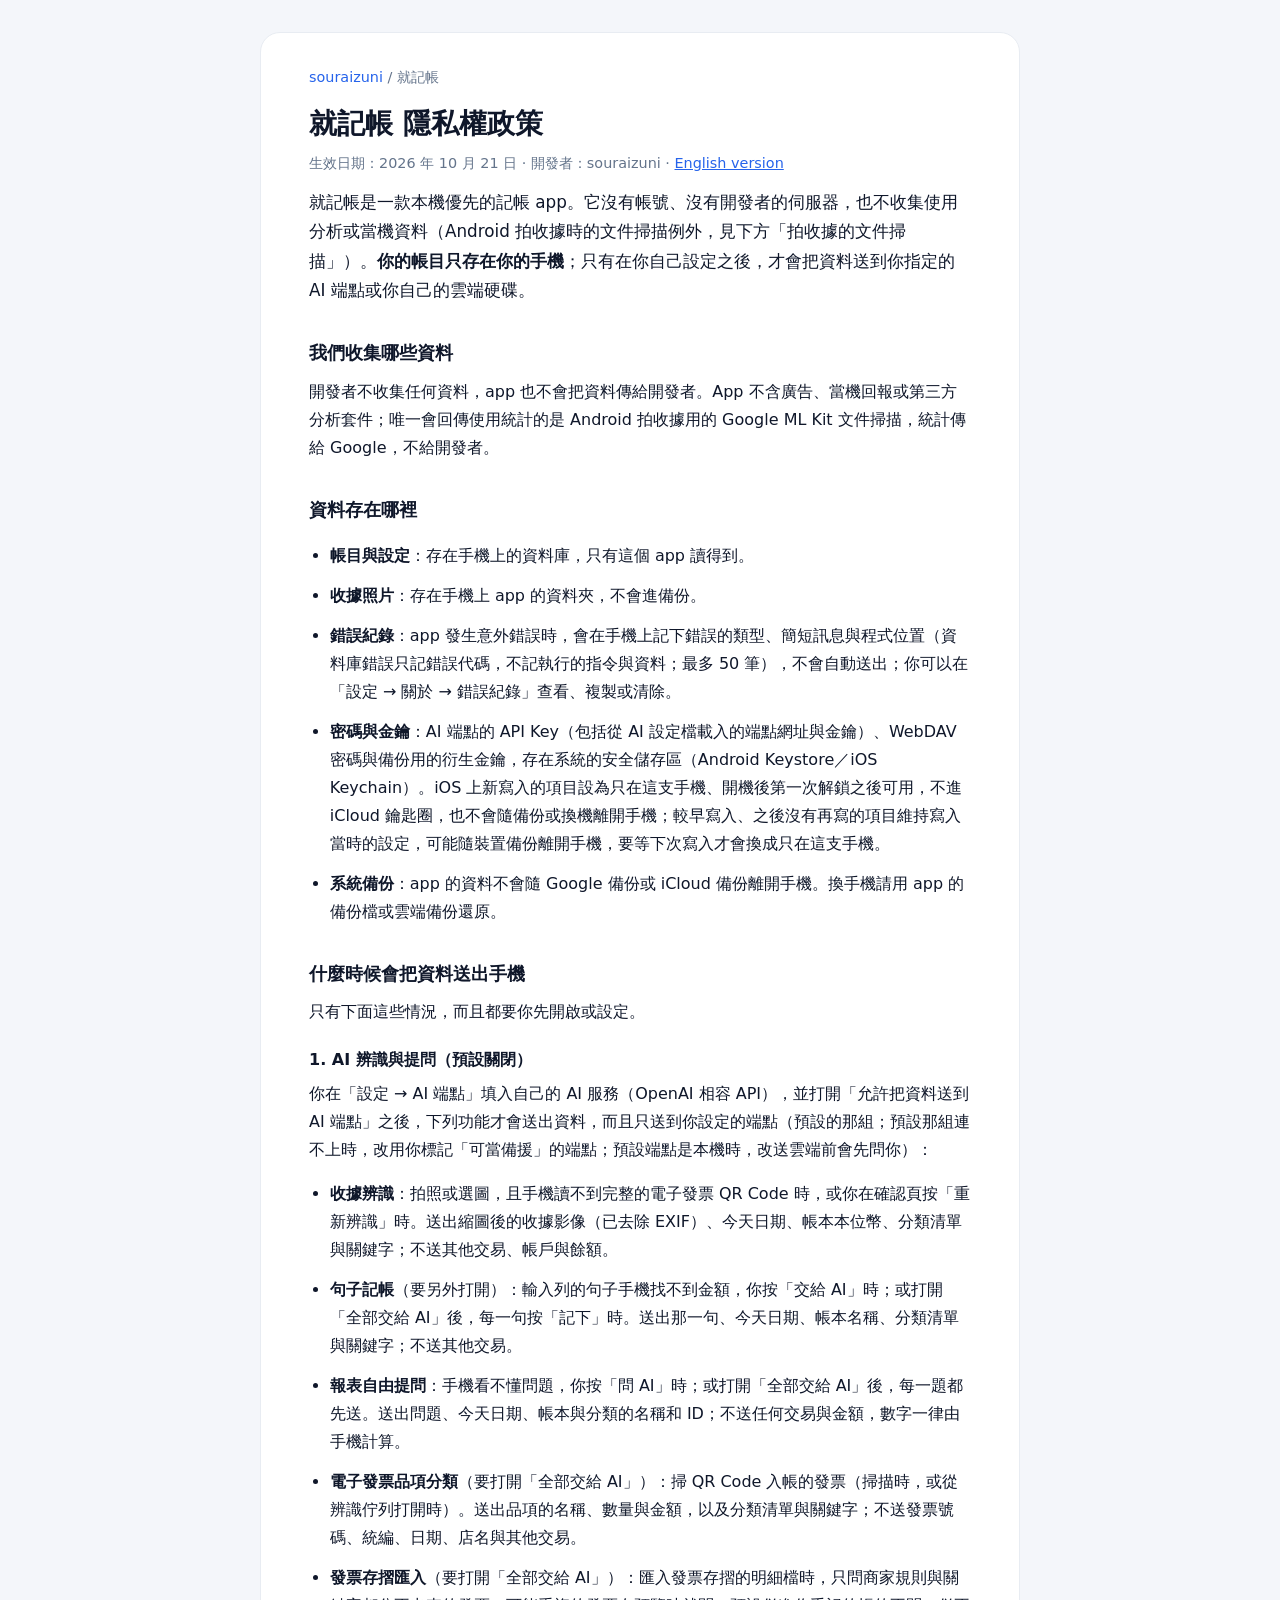
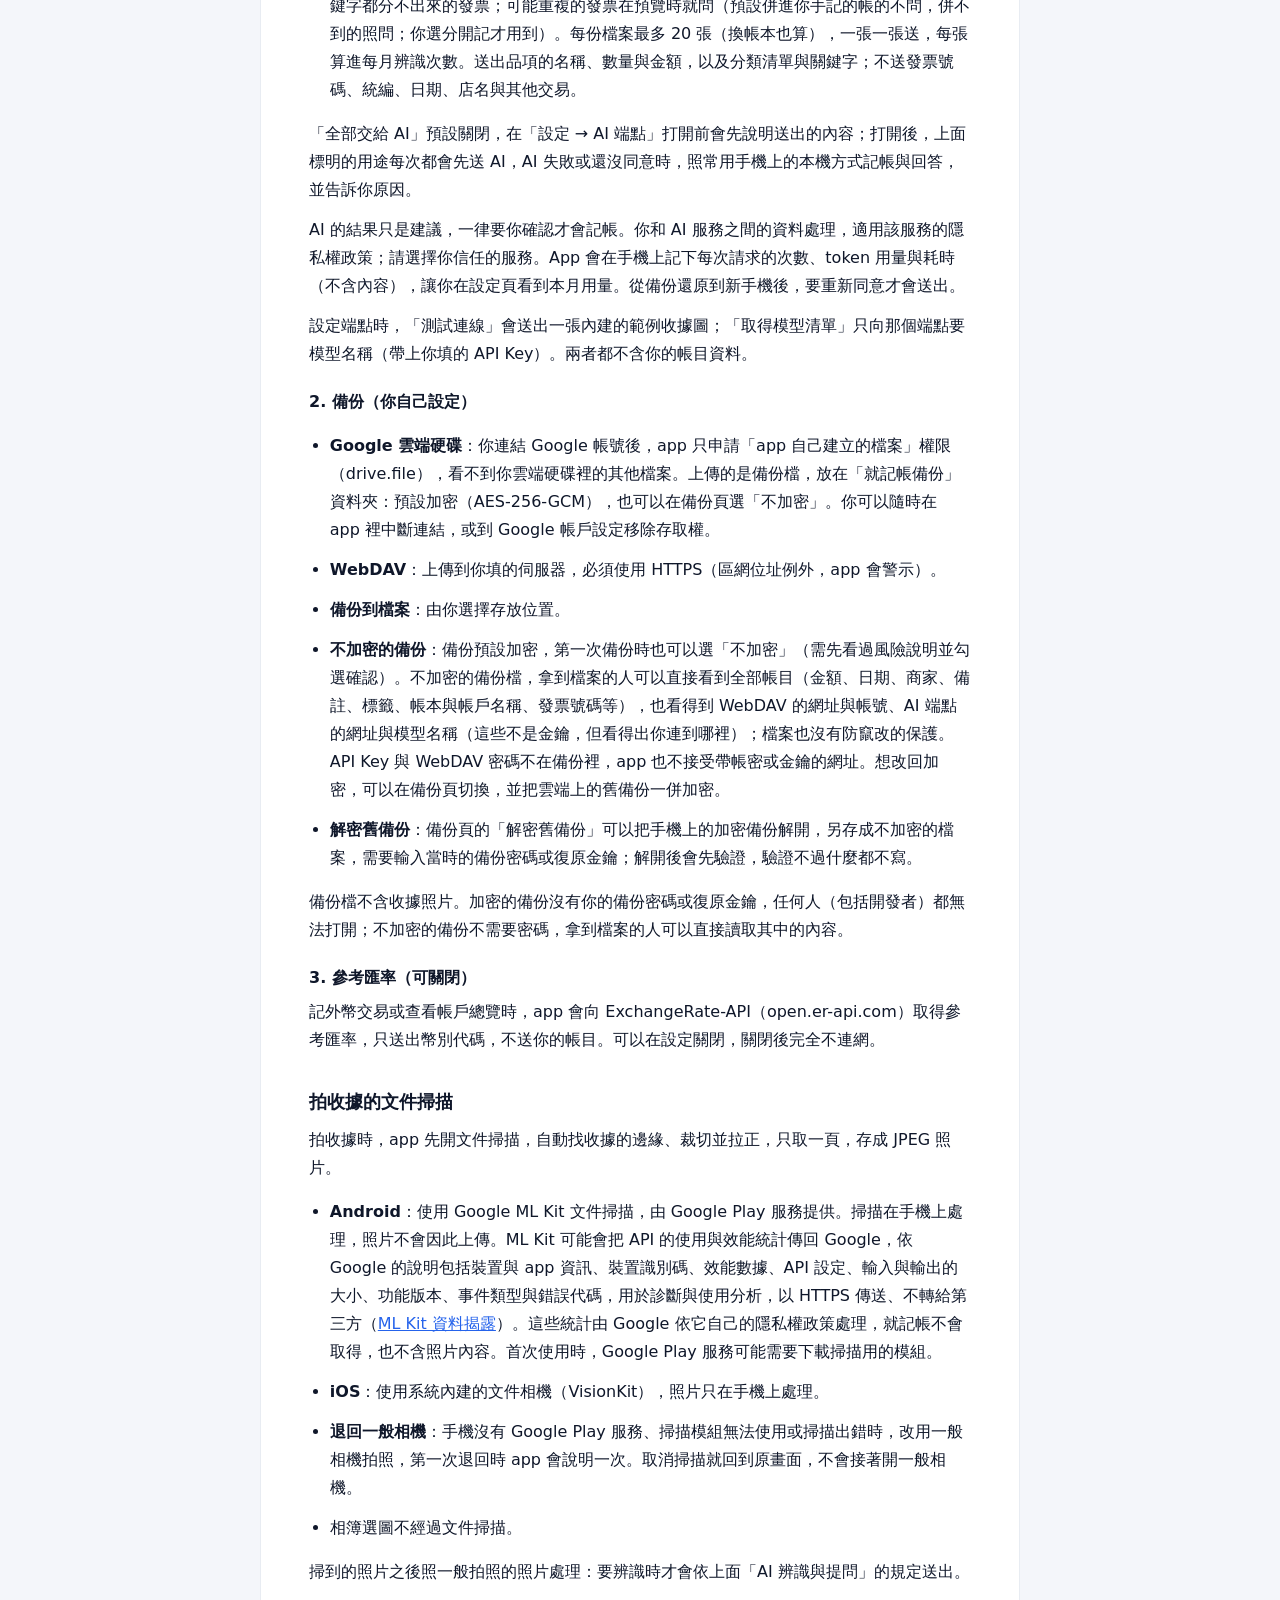
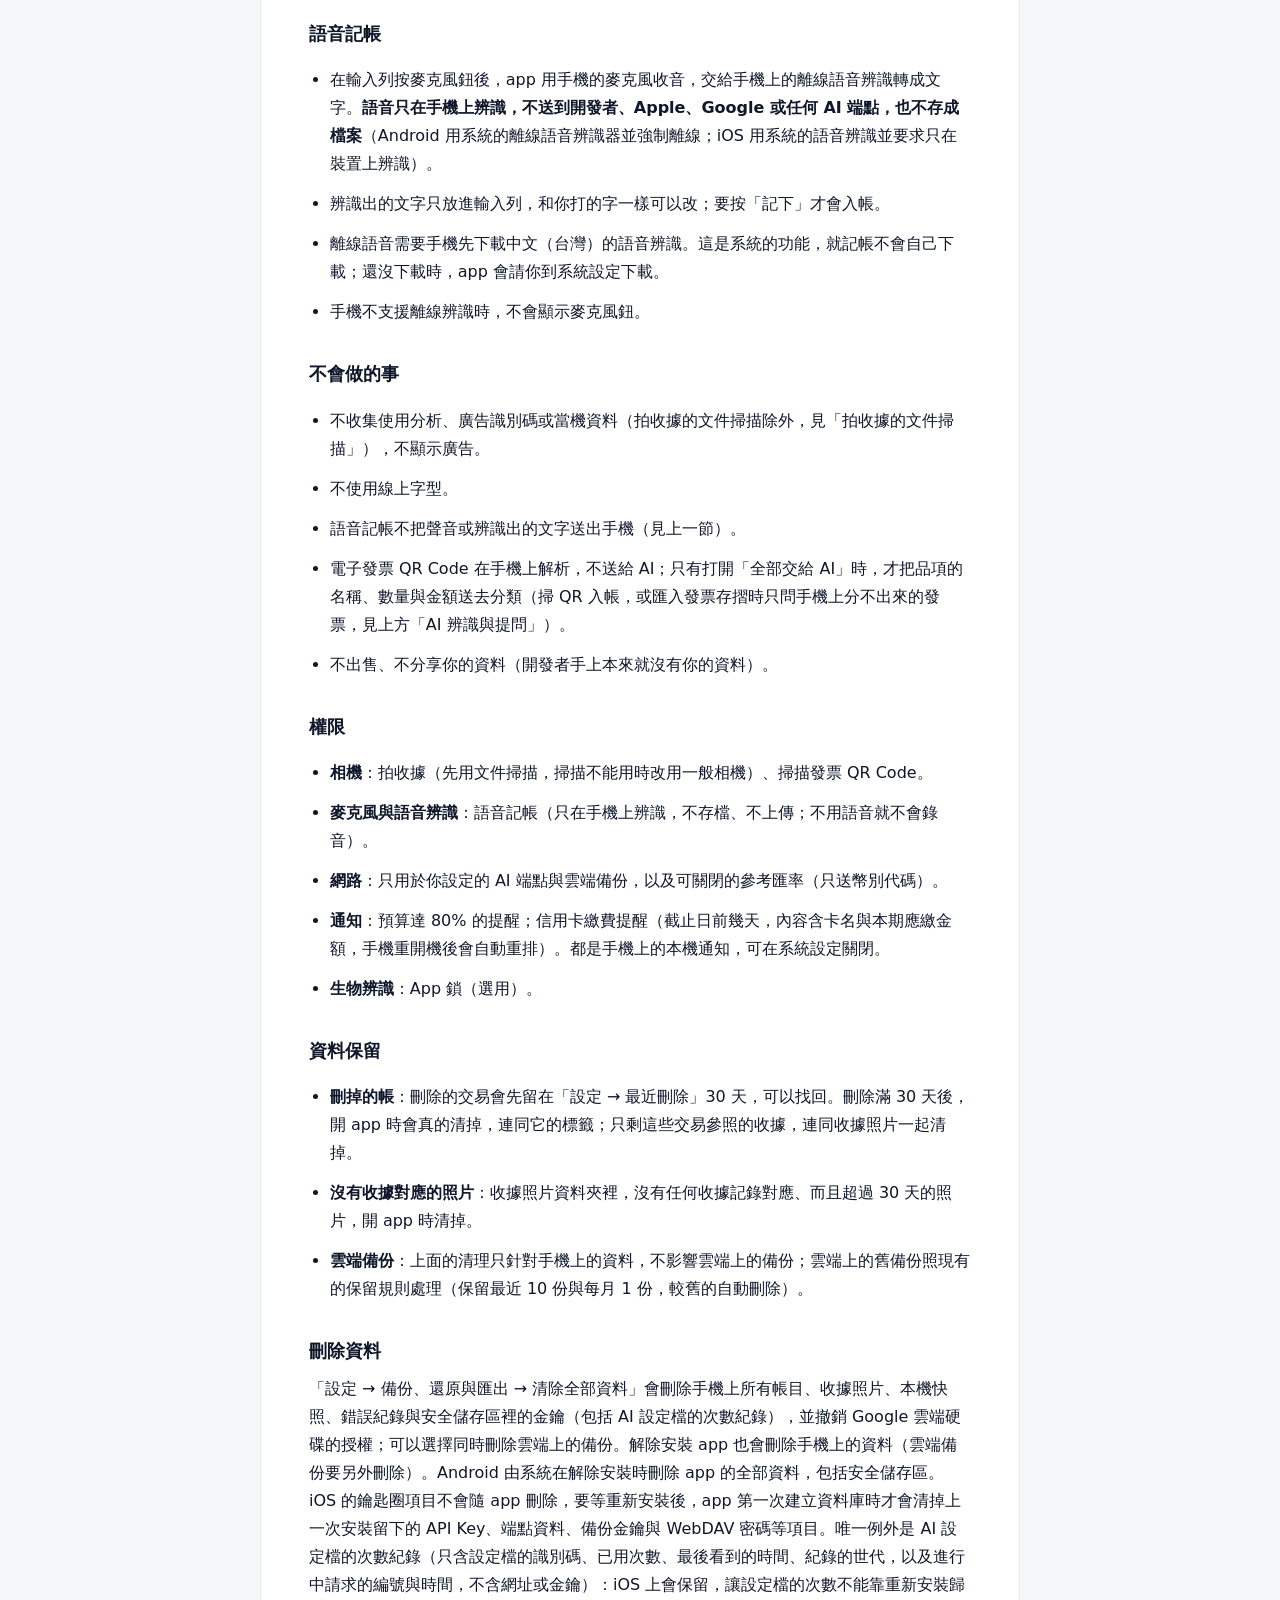
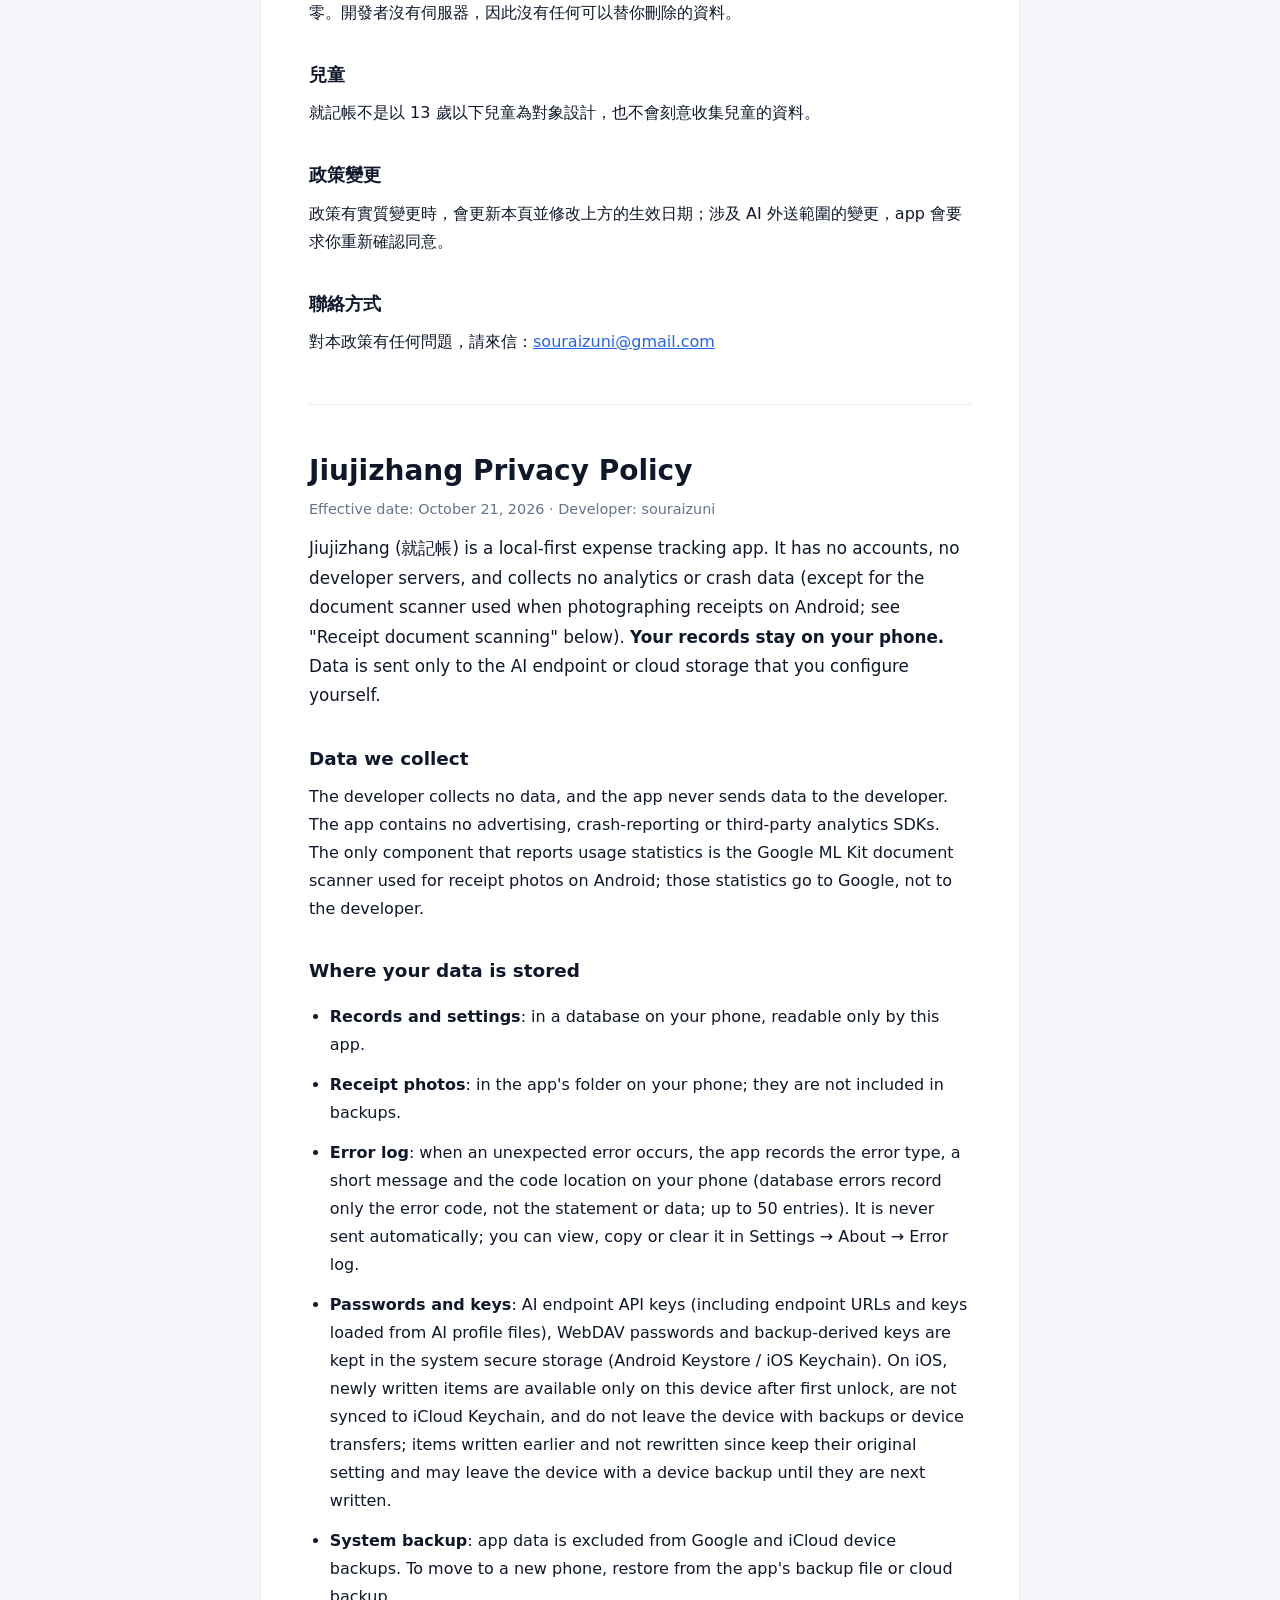
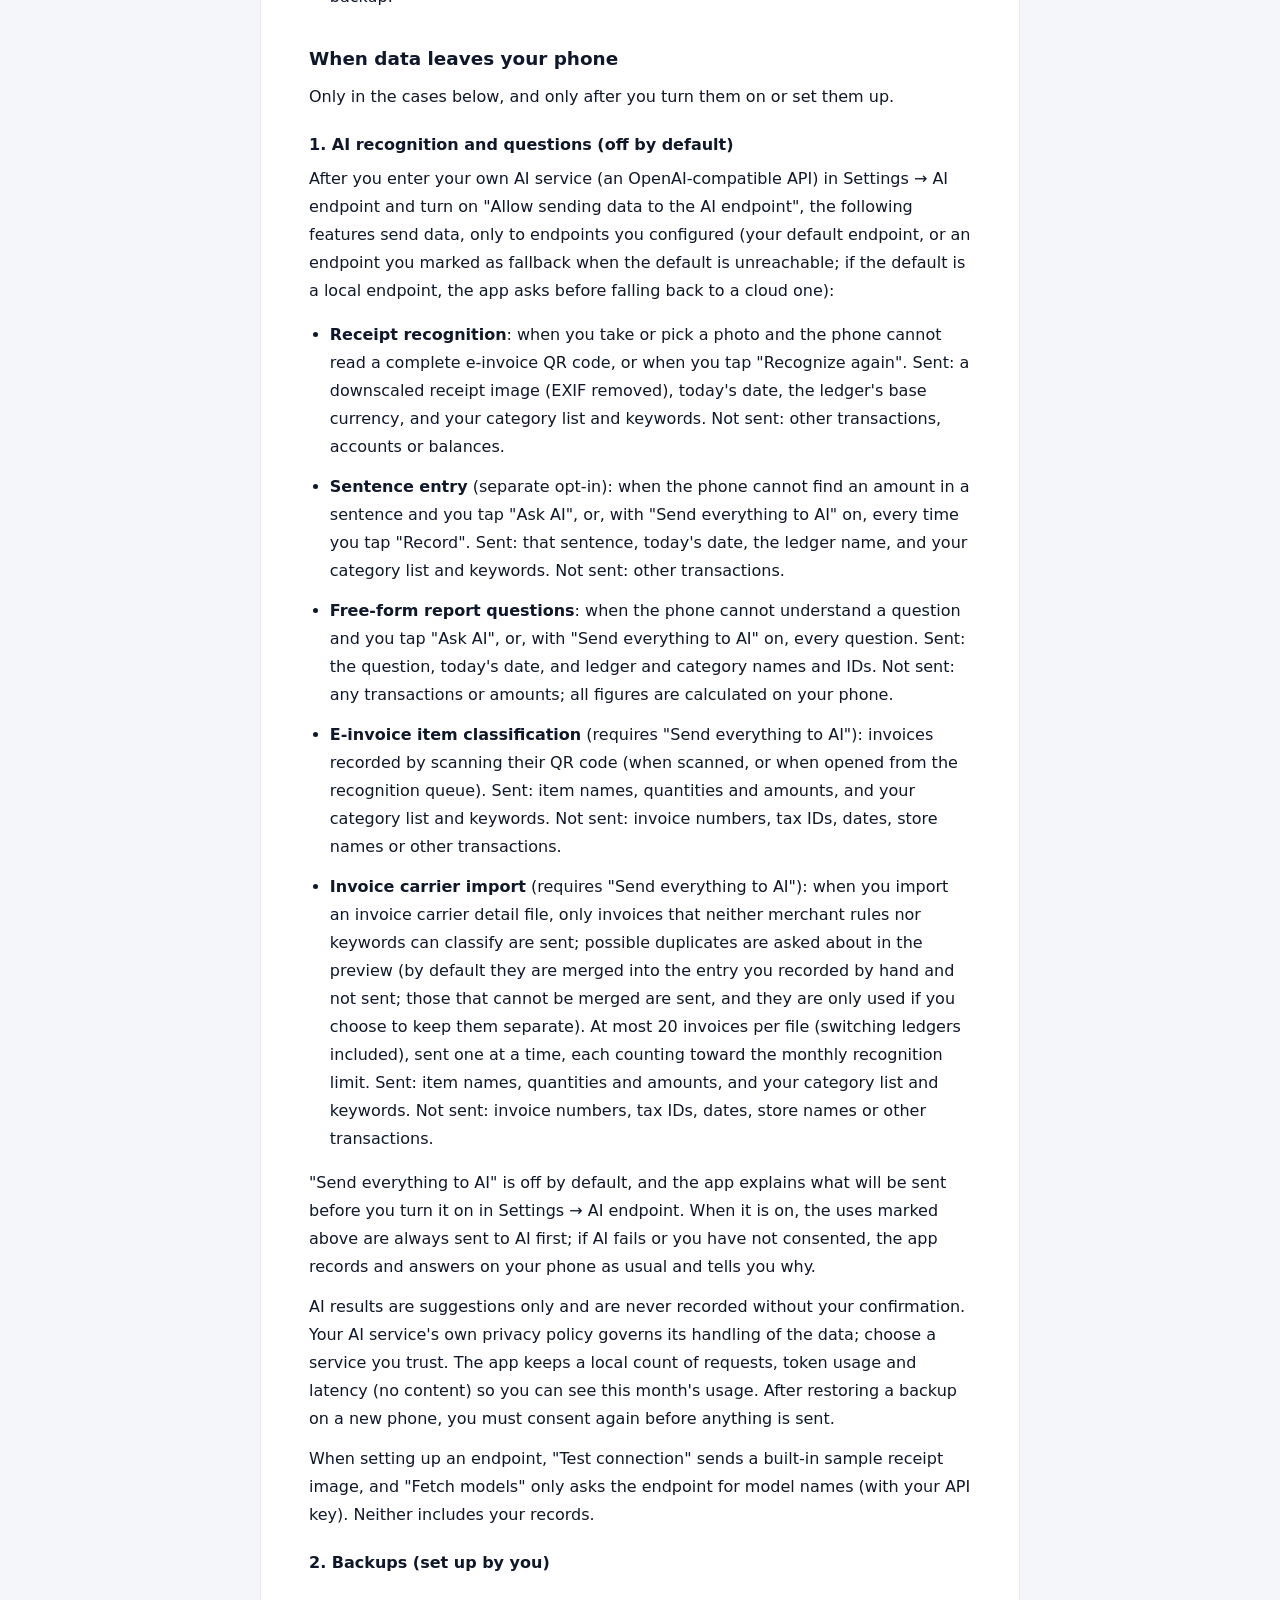
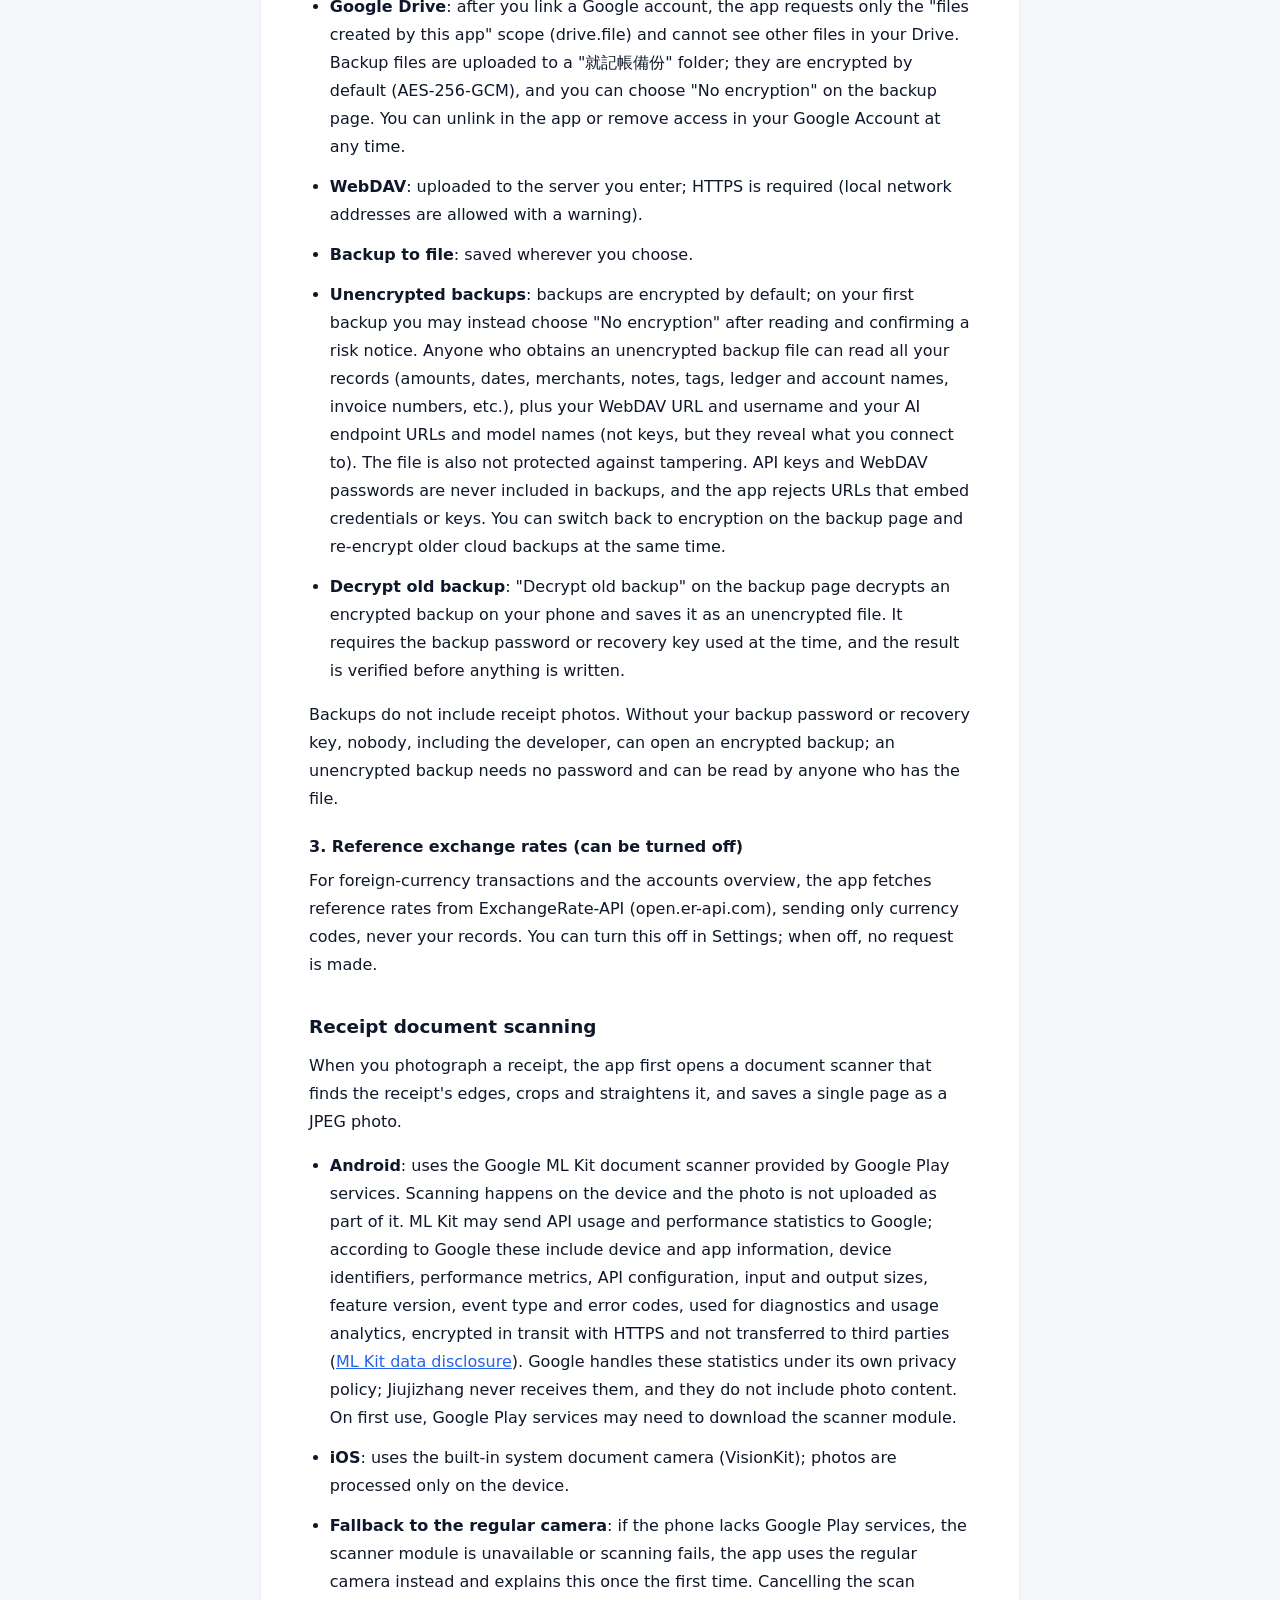
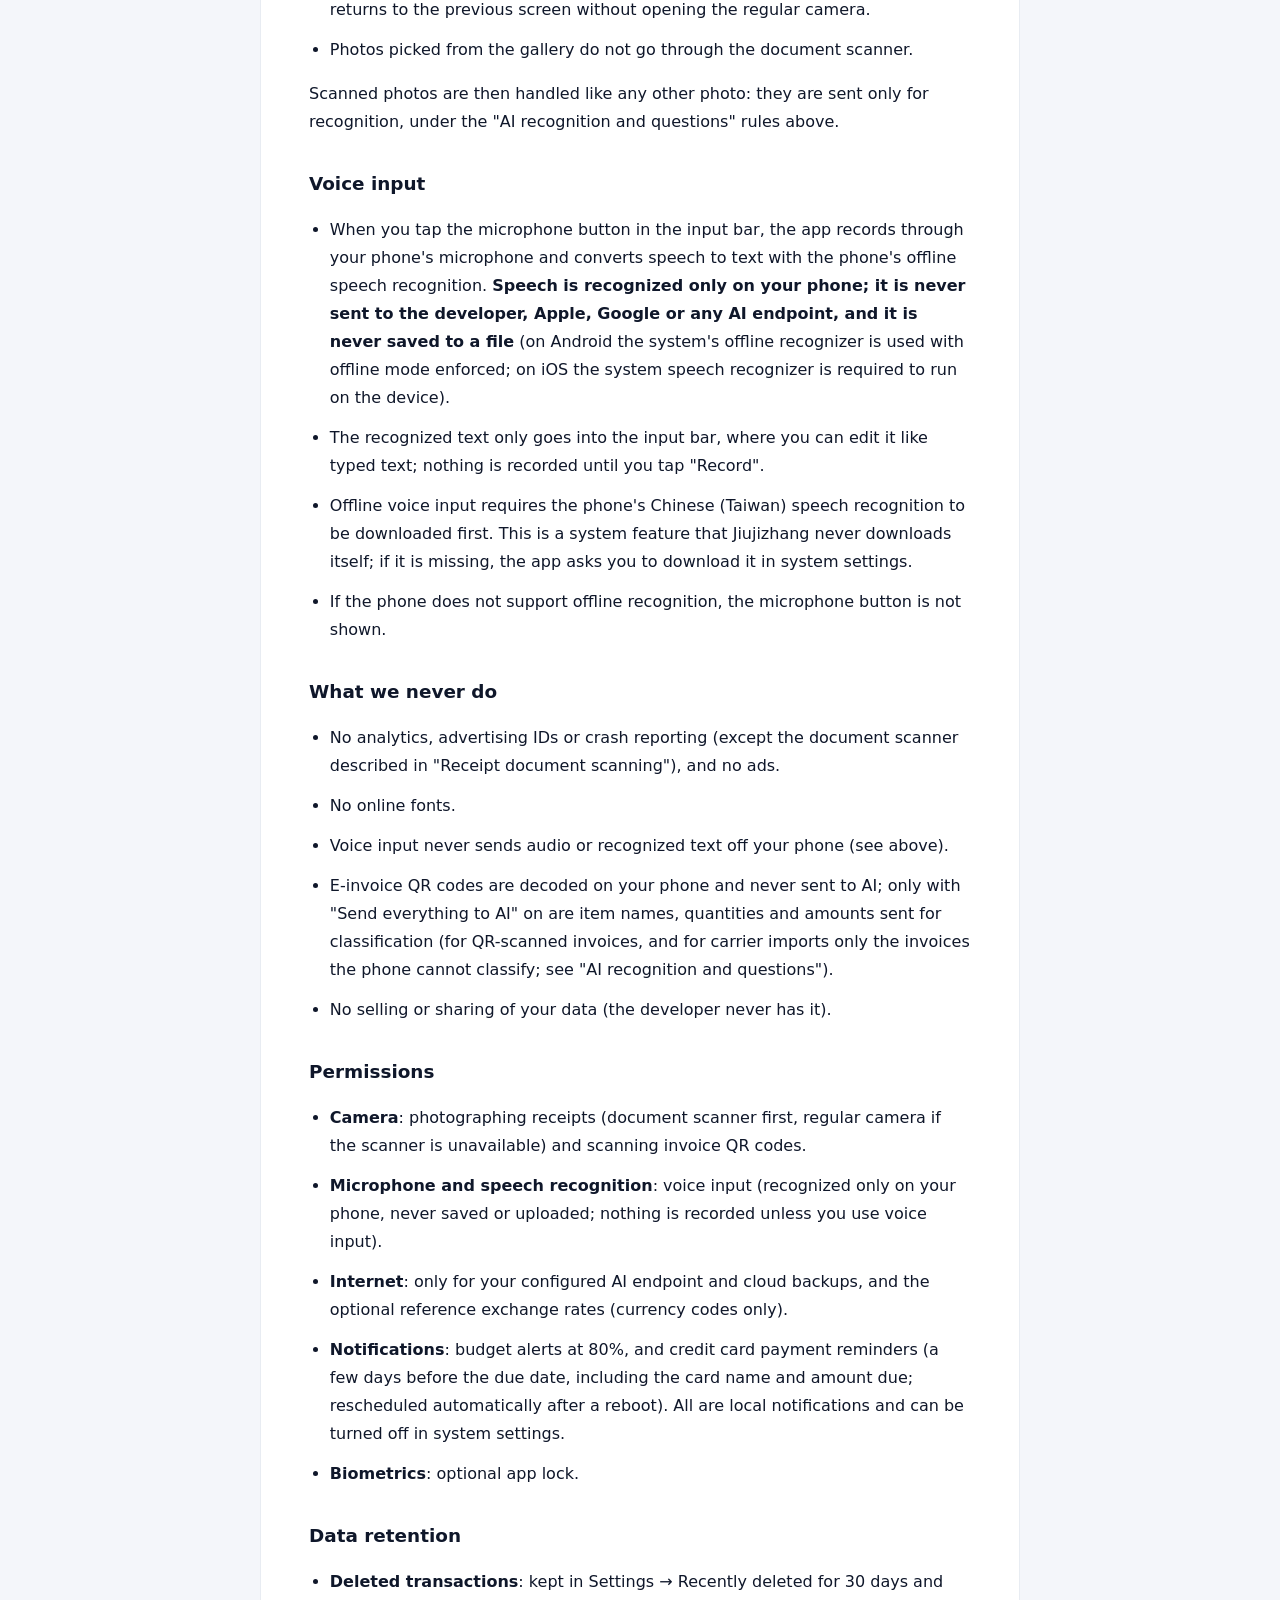
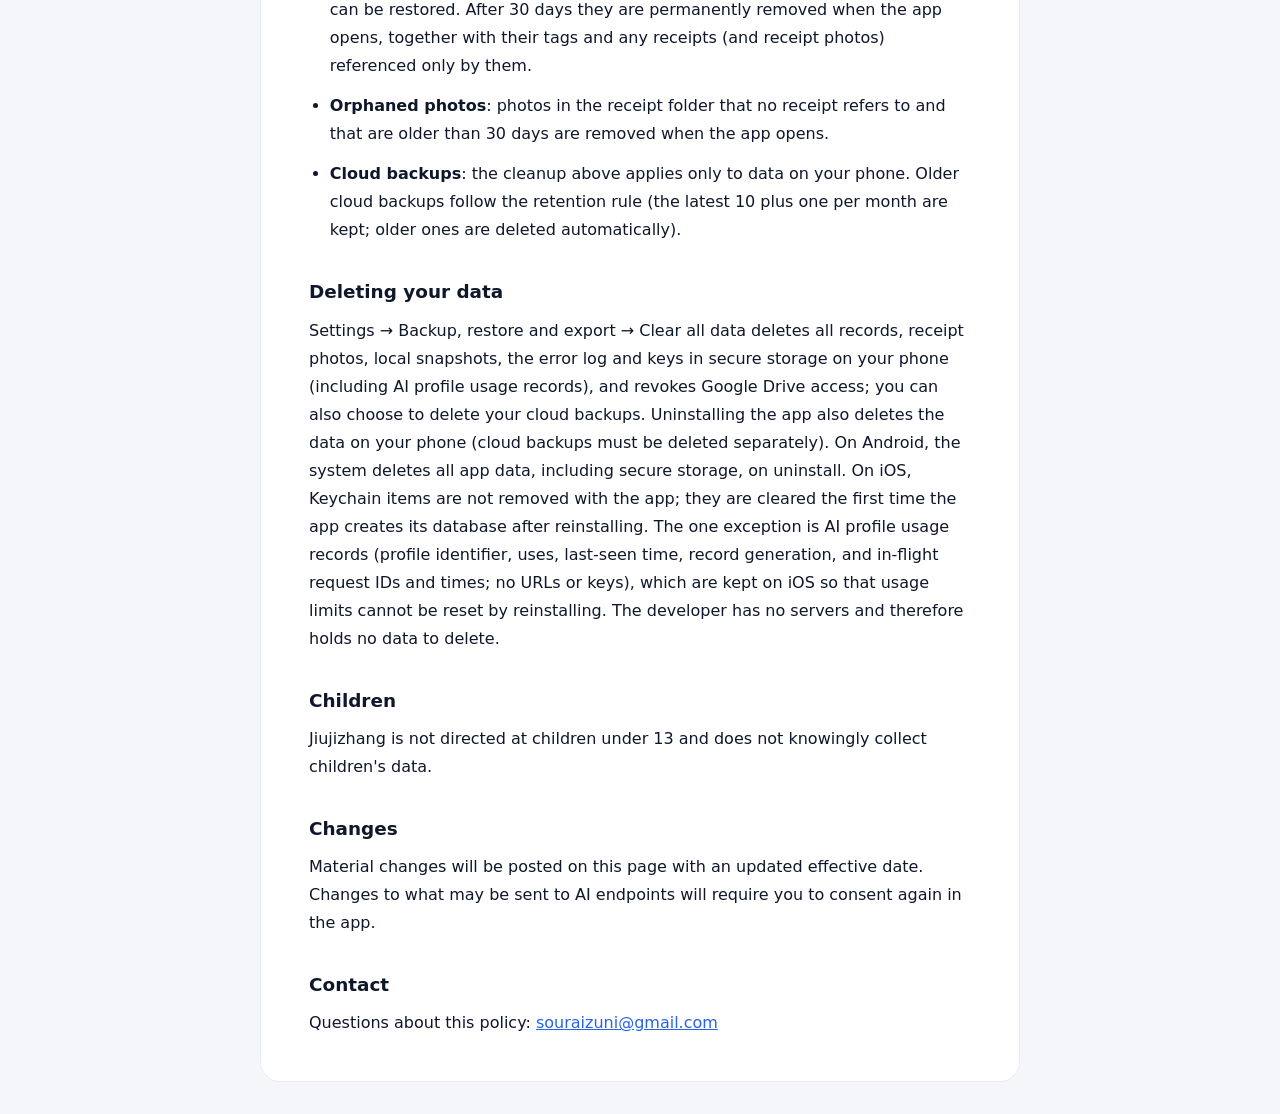
==== commit 8cda26d6: "就記帳隱私權政策：全部交給 AI、發票品項分類與發票存摺匯入、離線語音記帳與麥克風權限（2026-10-21） Co-Authored-By: Claude Opus 5.5 <noreply@ant" ====
--- a/jiujizhang/privacy/index.html
+++ b/jiujizhang/privacy/index.html
@@ -34,9 +34,12 @@
   <p>你在「設定 → AI 端點」填入自己的 AI 服務（OpenAI 相容 API），並打開「允許把資料送到 AI 端點」之後，下列功能才會送出資料，而且只送到你設定的端點（預設的那組；預設那組連不上時，改用你標記「可當備援」的端點；預設端點是本機時，改送雲端前會先問你）：</p>
   <ul>
     <li><strong>收據辨識</strong>：拍照或選圖，且手機讀不到完整的電子發票 QR Code 時，或你在確認頁按「重新辨識」時。送出縮圖後的收據影像（已去除 EXIF）、今天日期、帳本本位幣、分類清單與關鍵字；不送其他交易、帳戶與餘額。</li>
-    <li><strong>句子備援</strong>（要另外打開）：輸入列的句子手機找不到金額，你按「交給 AI」時。送出那一句、今天日期、帳本名稱、分類清單與關鍵字；不送其他交易。</li>
-    <li><strong>報表自由提問</strong>：手機看不懂問題，你按「問 AI」時。送出問題、今天日期、帳本與分類的名稱和 ID；不送任何交易與金額，數字一律由手機計算。</li>
-  </ul>
+    <li><strong>句子記帳</strong>（要另外打開）：輸入列的句子手機找不到金額，你按「交給 AI」時；或打開「全部交給 AI」後，每一句按「記下」時。送出那一句、今天日期、帳本名稱、分類清單與關鍵字；不送其他交易。</li>
+    <li><strong>報表自由提問</strong>：手機看不懂問題，你按「問 AI」時；或打開「全部交給 AI」後，每一題都先送。送出問題、今天日期、帳本與分類的名稱和 ID；不送任何交易與金額，數字一律由手機計算。</li>
+    <li><strong>電子發票品項分類</strong>（要打開「全部交給 AI」）：掃 QR Code 入帳的發票（掃描時，或從辨識佇列打開時）。送出品項的名稱、數量與金額，以及分類清單與關鍵字；不送發票號碼、統編、日期、店名與其他交易。</li>
+    <li><strong>發票存摺匯入</strong>（要打開「全部交給 AI」）：匯入發票存摺的明細檔時，只問商家規則與關鍵字都分不出來的發票；可能重複的發票在預覽時就問（預設併進你手記的帳的不問，併不到的照問；你選分開記才用到）。每份檔案最多 20 張（換帳本也算），一張一張送，每張算進每月辨識次數。送出品項的名稱、數量與金額，以及分類清單與關鍵字；不送發票號碼、統編、日期、店名與其他交易。</li>
+  </ul>
+  <p>「全部交給 AI」預設關閉，在「設定 → AI 端點」打開前會先說明送出的內容；打開後，上面標明的用途每次都會先送 AI，AI 失敗或還沒同意時，照常用手機上的本機方式記帳與回答，並告訴你原因。</p>
   <p>AI 的結果只是建議，一律要你確認才會記帳。你和 AI 服務之間的資料處理，適用該服務的隱私權政策；請選擇你信任的服務。App 會在手機上記下每次請求的次數、token 用量與耗時（不含內容），讓你在設定頁看到本月用量。從備份還原到新手機後，要重新同意才會送出。</p>
   <p>設定端點時，「測試連線」會送出一張內建的範例收據圖；「取得模型清單」只向那個端點要模型名稱（帶上你填的 API Key）。兩者都不含你的帳目資料。</p>
 
@@ -63,17 +66,27 @@
   </ul>
   <p>掃到的照片之後照一般拍照的照片處理：要辨識時才會依上面「AI 辨識與提問」的規定送出。</p>
 
+  <h2>語音記帳</h2>
+  <ul>
+    <li>在輸入列按麥克風鈕後，app 用手機的麥克風收音，交給手機上的離線語音辨識轉成文字。<strong>語音只在手機上辨識，不送到開發者、Apple、Google 或任何 AI 端點，也不存成檔案</strong>（Android 用系統的離線語音辨識器並強制離線；iOS 用系統的語音辨識並要求只在裝置上辨識）。</li>
+    <li>辨識出的文字只放進輸入列，和你打的字一樣可以改；要按「記下」才會入帳。</li>
+    <li>離線語音需要手機先下載中文（台灣）的語音辨識。這是系統的功能，就記帳不會自己下載；還沒下載時，app 會請你到系統設定下載。</li>
+    <li>手機不支援離線辨識時，不會顯示麥克風鈕。</li>
+  </ul>
+
   <h2>不會做的事</h2>
   <ul>
-    <li>不收集使用分析、廣告識別碼或當機資料（拍收據的文件掃描除外，見上一節），不顯示廣告。</li>
+    <li>不收集使用分析、廣告識別碼或當機資料（拍收據的文件掃描除外，見「拍收據的文件掃描」），不顯示廣告。</li>
     <li>不使用線上字型。</li>
-    <li>電子發票 QR Code 在手機上解析，不送給 AI。</li>
+    <li>語音記帳不把聲音或辨識出的文字送出手機（見上一節）。</li>
+    <li>電子發票 QR Code 在手機上解析，不送給 AI；只有打開「全部交給 AI」時，才把品項的名稱、數量與金額送去分類（掃 QR 入帳，或匯入發票存摺時只問手機上分不出來的發票，見上方「AI 辨識與提問」）。</li>
     <li>不出售、不分享你的資料（開發者手上本來就沒有你的資料）。</li>
   </ul>
 
   <h2>權限</h2>
   <ul>
     <li><strong>相機</strong>：拍收據（先用文件掃描，掃描不能用時改用一般相機）、掃描發票 QR Code。</li>
+    <li><strong>麥克風與語音辨識</strong>：語音記帳（只在手機上辨識，不存檔、不上傳；不用語音就不會錄音）。</li>
     <li><strong>網路</strong>：只用於你設定的 AI 端點與雲端備份，以及可關閉的參考匯率（只送幣別代碼）。</li>
     <li><strong>通知</strong>：預算達 80% 的提醒；信用卡繳費提醒（截止日前幾天，內容含卡名與本期應繳金額，手機重開機後會自動重排）。都是手機上的本機通知，可在系統設定關閉。</li>
     <li><strong>生物辨識</strong>：App 鎖（選用）。</li>
@@ -125,9 +138,12 @@
   <p>After you enter your own AI service (an OpenAI-compatible API) in Settings → AI endpoint and turn on "Allow sending data to the AI endpoint", the following features send data, only to endpoints you configured (your default endpoint, or an endpoint you marked as fallback when the default is unreachable; if the default is a local endpoint, the app asks before falling back to a cloud one):</p>
   <ul>
     <li><strong>Receipt recognition</strong>: when you take or pick a photo and the phone cannot read a complete e-invoice QR code, or when you tap "Recognize again". Sent: a downscaled receipt image (EXIF removed), today's date, the ledger's base currency, and your category list and keywords. Not sent: other transactions, accounts or balances.</li>
-    <li><strong>Sentence fallback</strong> (separate opt-in): when the phone cannot find an amount in a sentence and you tap "Ask AI". Sent: that sentence, today's date, the ledger name, and your category list and keywords. Not sent: other transactions.</li>
-    <li><strong>Free-form report questions</strong>: when the phone cannot understand a question and you tap "Ask AI". Sent: the question, today's date, and ledger and category names and IDs. Not sent: any transactions or amounts; all figures are calculated on your phone.</li>
-  </ul>
+    <li><strong>Sentence entry</strong> (separate opt-in): when the phone cannot find an amount in a sentence and you tap "Ask AI", or, with "Send everything to AI" on, every time you tap "Record". Sent: that sentence, today's date, the ledger name, and your category list and keywords. Not sent: other transactions.</li>
+    <li><strong>Free-form report questions</strong>: when the phone cannot understand a question and you tap "Ask AI", or, with "Send everything to AI" on, every question. Sent: the question, today's date, and ledger and category names and IDs. Not sent: any transactions or amounts; all figures are calculated on your phone.</li>
+    <li><strong>E-invoice item classification</strong> (requires "Send everything to AI"): invoices recorded by scanning their QR code (when scanned, or when opened from the recognition queue). Sent: item names, quantities and amounts, and your category list and keywords. Not sent: invoice numbers, tax IDs, dates, store names or other transactions.</li>
+    <li><strong>Invoice carrier import</strong> (requires "Send everything to AI"): when you import an invoice carrier detail file, only invoices that neither merchant rules nor keywords can classify are sent; possible duplicates are asked about in the preview (by default they are merged into the entry you recorded by hand and not sent; those that cannot be merged are sent, and they are only used if you choose to keep them separate). At most 20 invoices per file (switching ledgers included), sent one at a time, each counting toward the monthly recognition limit. Sent: item names, quantities and amounts, and your category list and keywords. Not sent: invoice numbers, tax IDs, dates, store names or other transactions.</li>
+  </ul>
+  <p>"Send everything to AI" is off by default, and the app explains what will be sent before you turn it on in Settings → AI endpoint. When it is on, the uses marked above are always sent to AI first; if AI fails or you have not consented, the app records and answers on your phone as usual and tells you why.</p>
   <p>AI results are suggestions only and are never recorded without your confirmation. Your AI service's own privacy policy governs its handling of the data; choose a service you trust. The app keeps a local count of requests, token usage and latency (no content) so you can see this month's usage. After restoring a backup on a new phone, you must consent again before anything is sent.</p>
   <p>When setting up an endpoint, "Test connection" sends a built-in sample receipt image, and "Fetch models" only asks the endpoint for model names (with your API key). Neither includes your records.</p>
 
@@ -154,17 +170,27 @@
   </ul>
   <p>Scanned photos are then handled like any other photo: they are sent only for recognition, under the "AI recognition and questions" rules above.</p>
 
+  <h2>Voice input</h2>
+  <ul>
+    <li>When you tap the microphone button in the input bar, the app records through your phone's microphone and converts speech to text with the phone's offline speech recognition. <strong>Speech is recognized only on your phone; it is never sent to the developer, Apple, Google or any AI endpoint, and it is never saved to a file</strong> (on Android the system's offline recognizer is used with offline mode enforced; on iOS the system speech recognizer is required to run on the device).</li>
+    <li>The recognized text only goes into the input bar, where you can edit it like typed text; nothing is recorded until you tap "Record".</li>
+    <li>Offline voice input requires the phone's Chinese (Taiwan) speech recognition to be downloaded first. This is a system feature that Jiujizhang never downloads itself; if it is missing, the app asks you to download it in system settings.</li>
+    <li>If the phone does not support offline recognition, the microphone button is not shown.</li>
+  </ul>
+
   <h2>What we never do</h2>
   <ul>
-    <li>No analytics, advertising IDs or crash reporting (except the document scanner described above), and no ads.</li>
+    <li>No analytics, advertising IDs or crash reporting (except the document scanner described in "Receipt document scanning"), and no ads.</li>
     <li>No online fonts.</li>
-    <li>E-invoice QR codes are decoded on your phone and never sent to AI.</li>
+    <li>Voice input never sends audio or recognized text off your phone (see above).</li>
+    <li>E-invoice QR codes are decoded on your phone and never sent to AI; only with "Send everything to AI" on are item names, quantities and amounts sent for classification (for QR-scanned invoices, and for carrier imports only the invoices the phone cannot classify; see "AI recognition and questions").</li>
     <li>No selling or sharing of your data (the developer never has it).</li>
   </ul>
 
   <h2>Permissions</h2>
   <ul>
     <li><strong>Camera</strong>: photographing receipts (document scanner first, regular camera if the scanner is unavailable) and scanning invoice QR codes.</li>
+    <li><strong>Microphone and speech recognition</strong>: voice input (recognized only on your phone, never saved or uploaded; nothing is recorded unless you use voice input).</li>
     <li><strong>Internet</strong>: only for your configured AI endpoint and cloud backups, and the optional reference exchange rates (currency codes only).</li>
     <li><strong>Notifications</strong>: budget alerts at 80%, and credit card payment reminders (a few days before the due date, including the card name and amount due; rescheduled automatically after a reboot). All are local notifications and can be turned off in system settings.</li>
     <li><strong>Biometrics</strong>: optional app lock.</li>
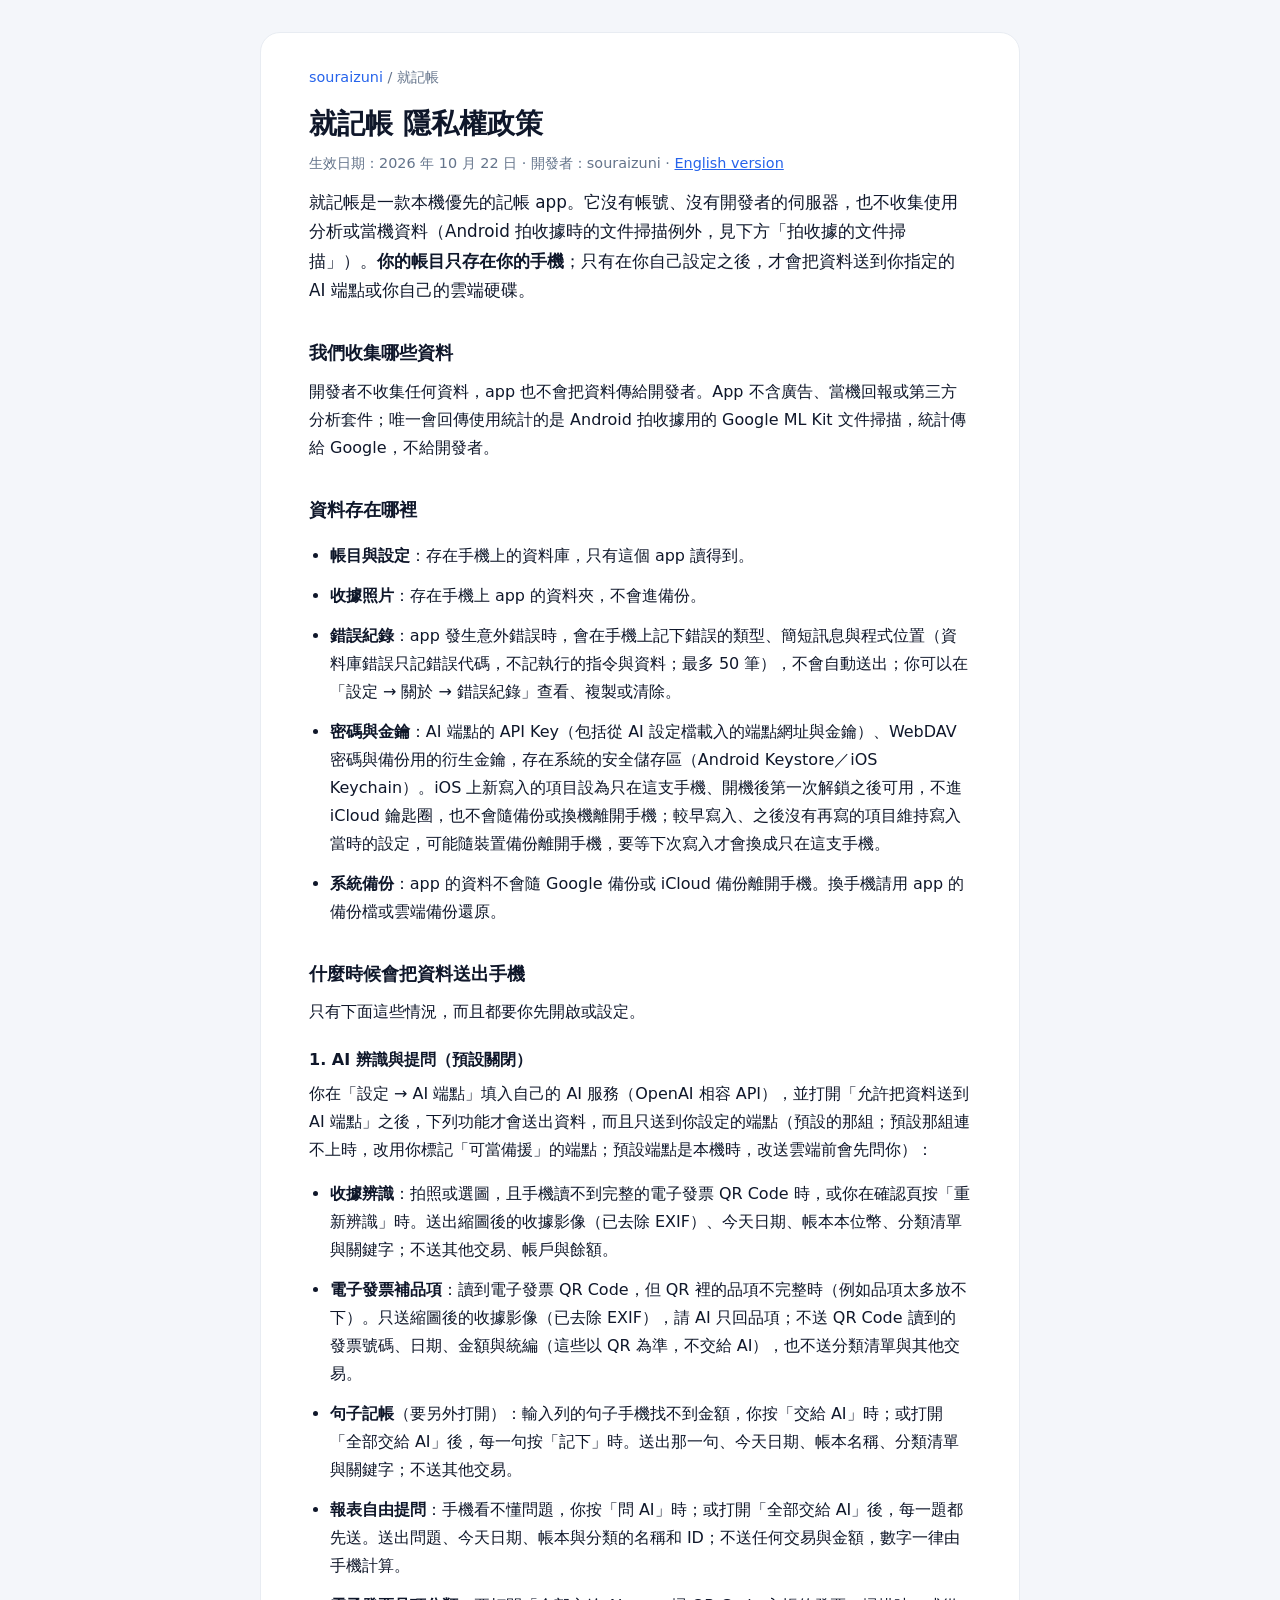
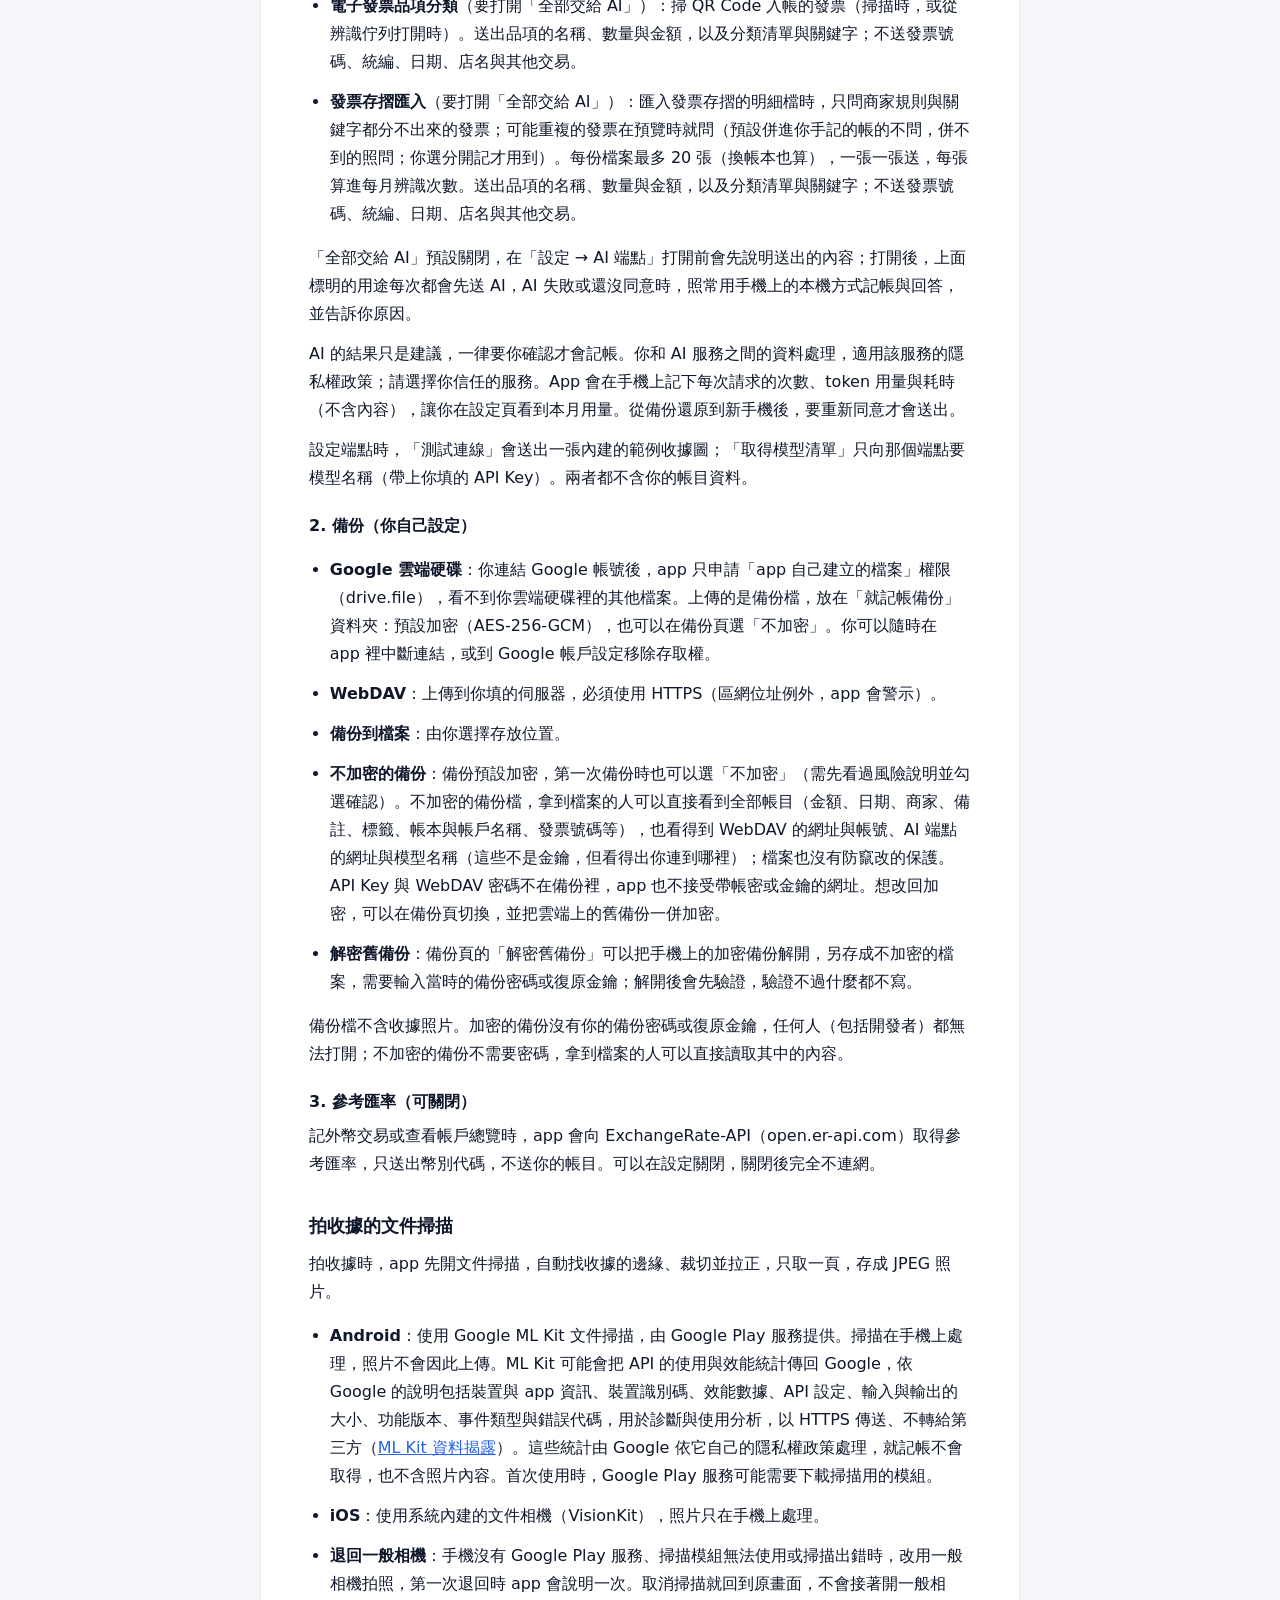
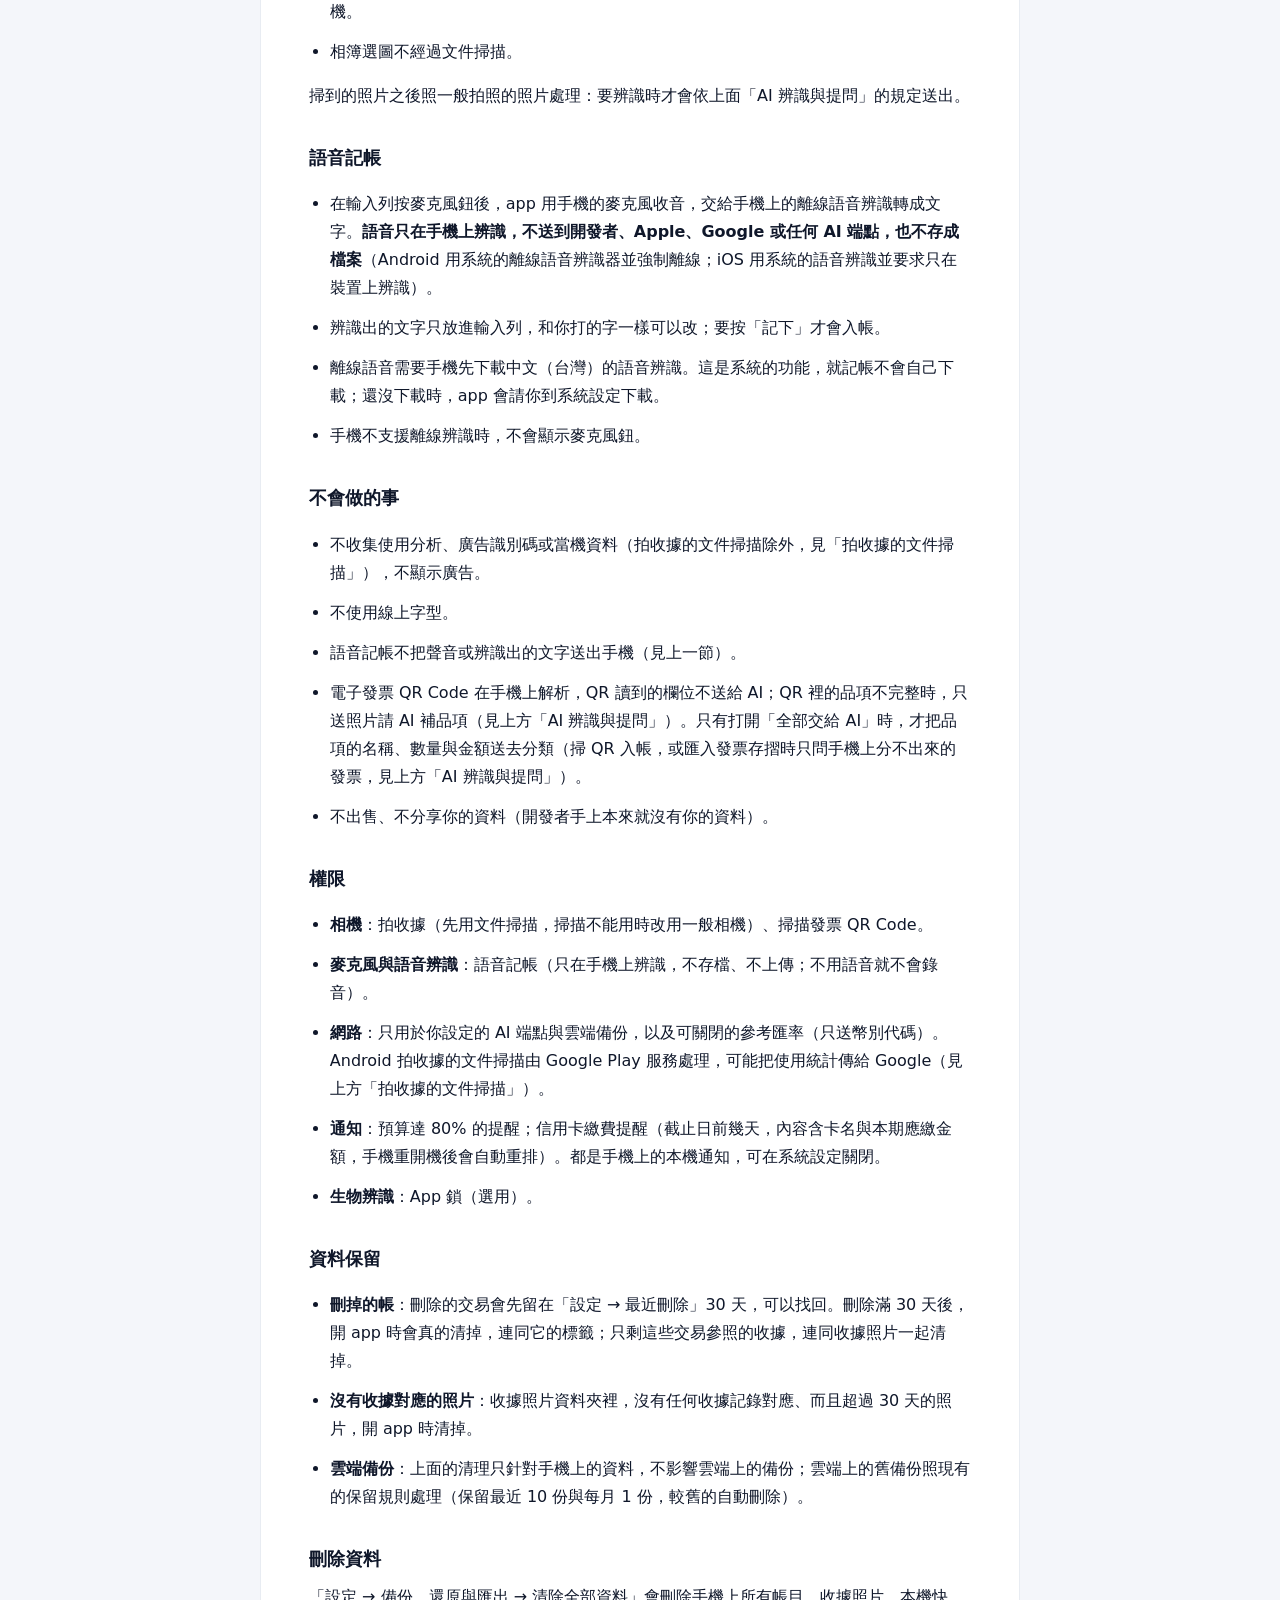
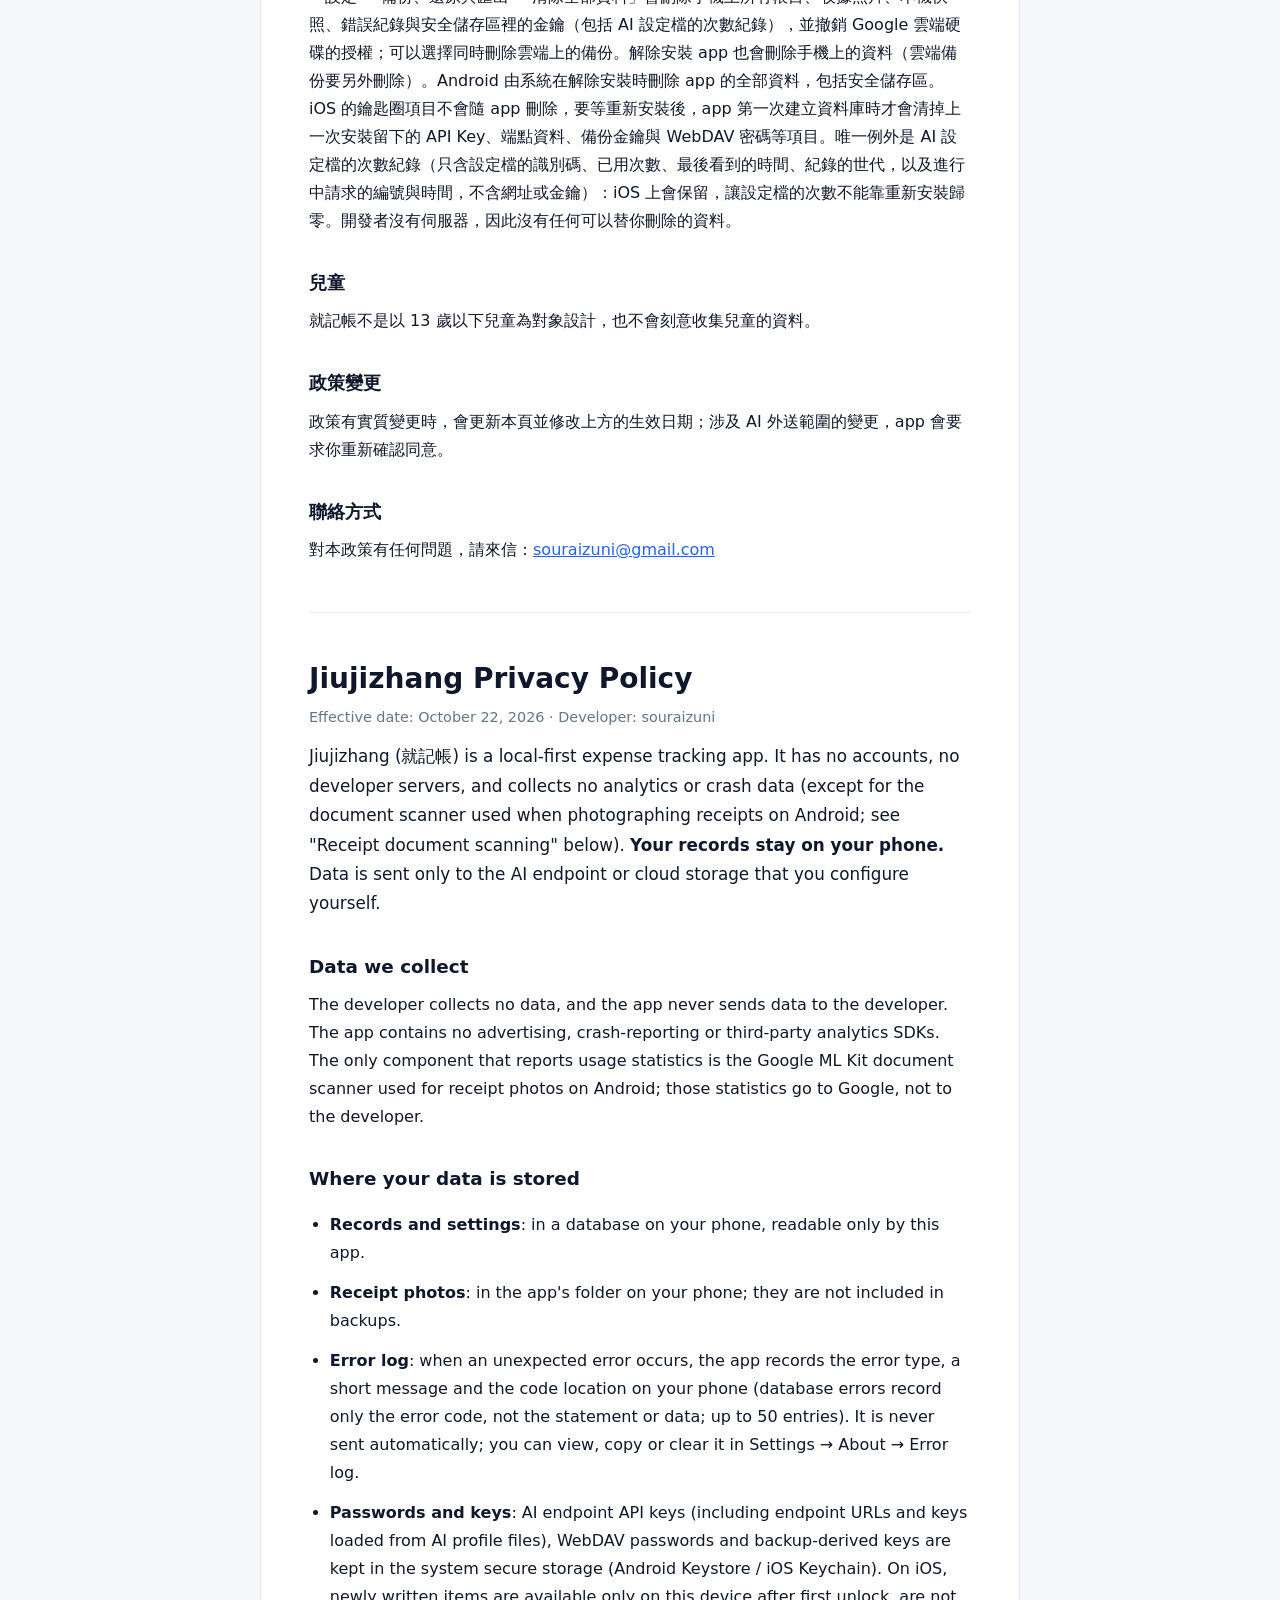
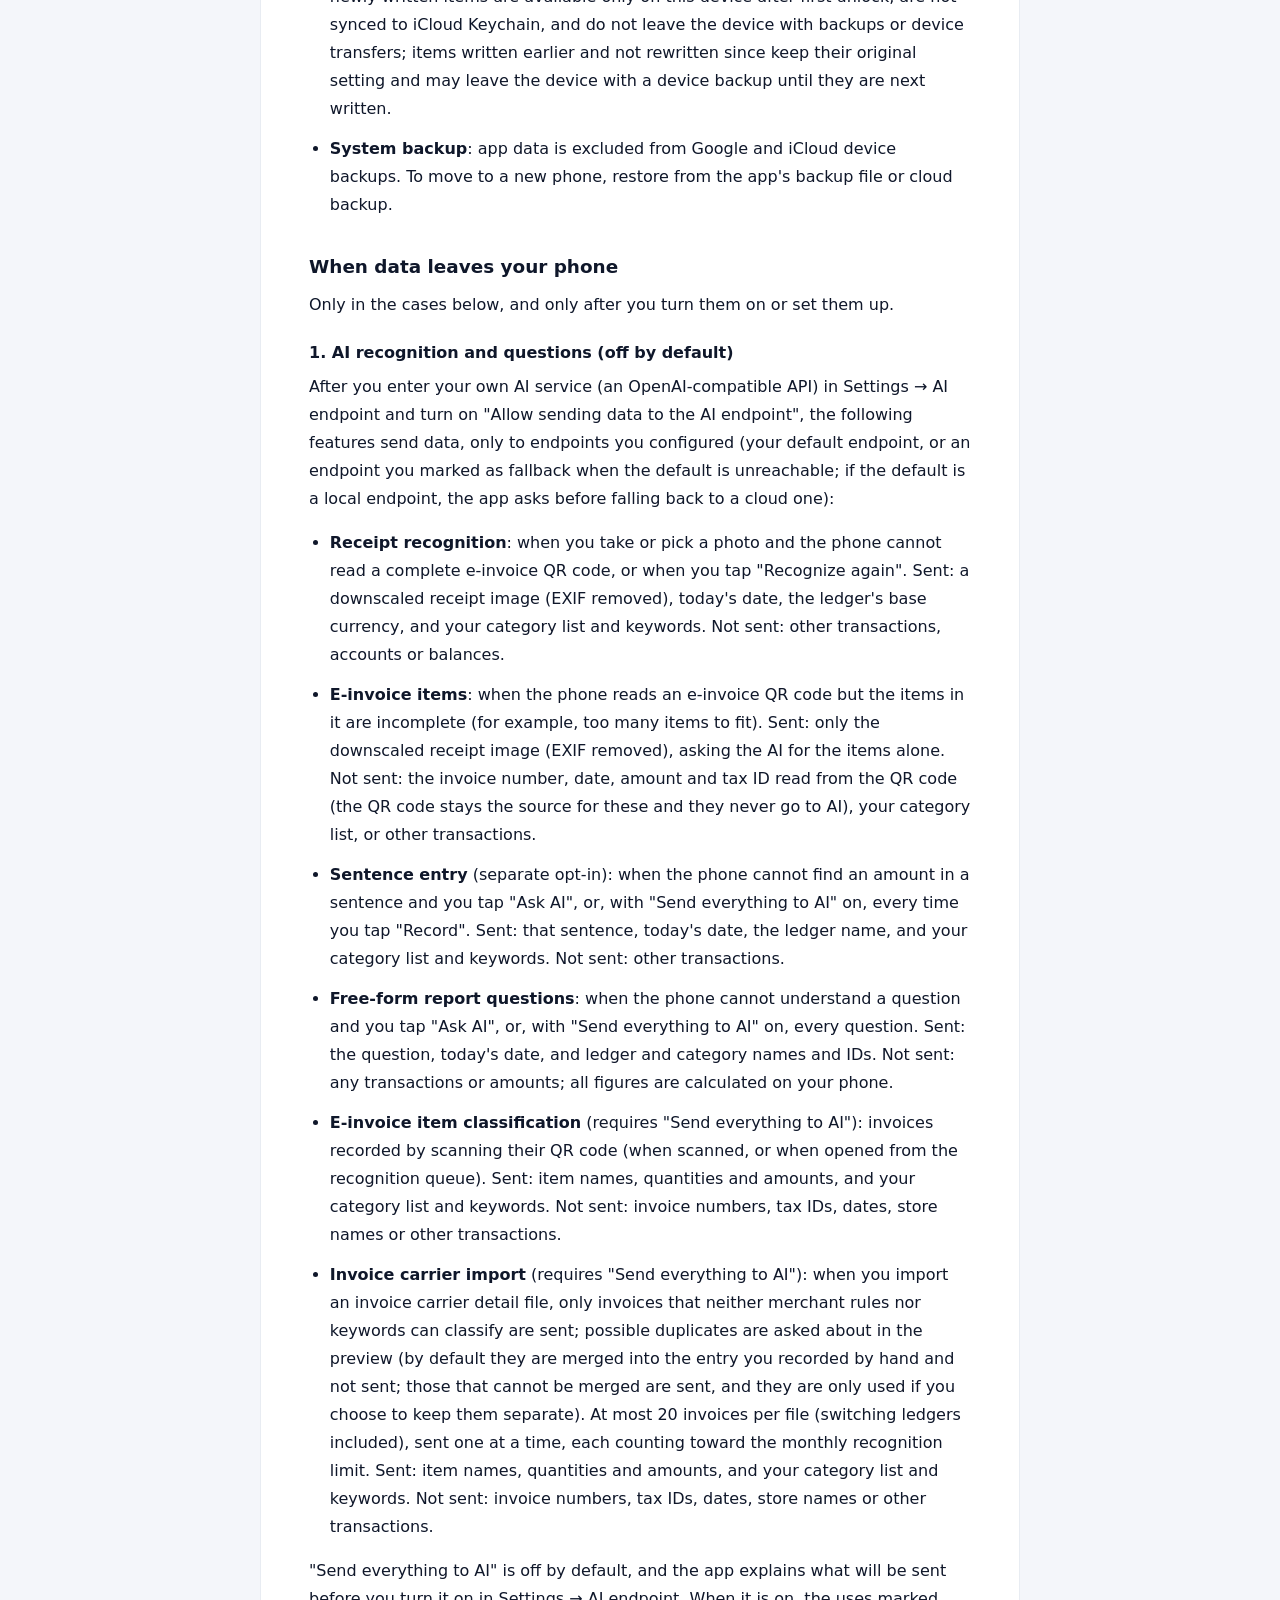
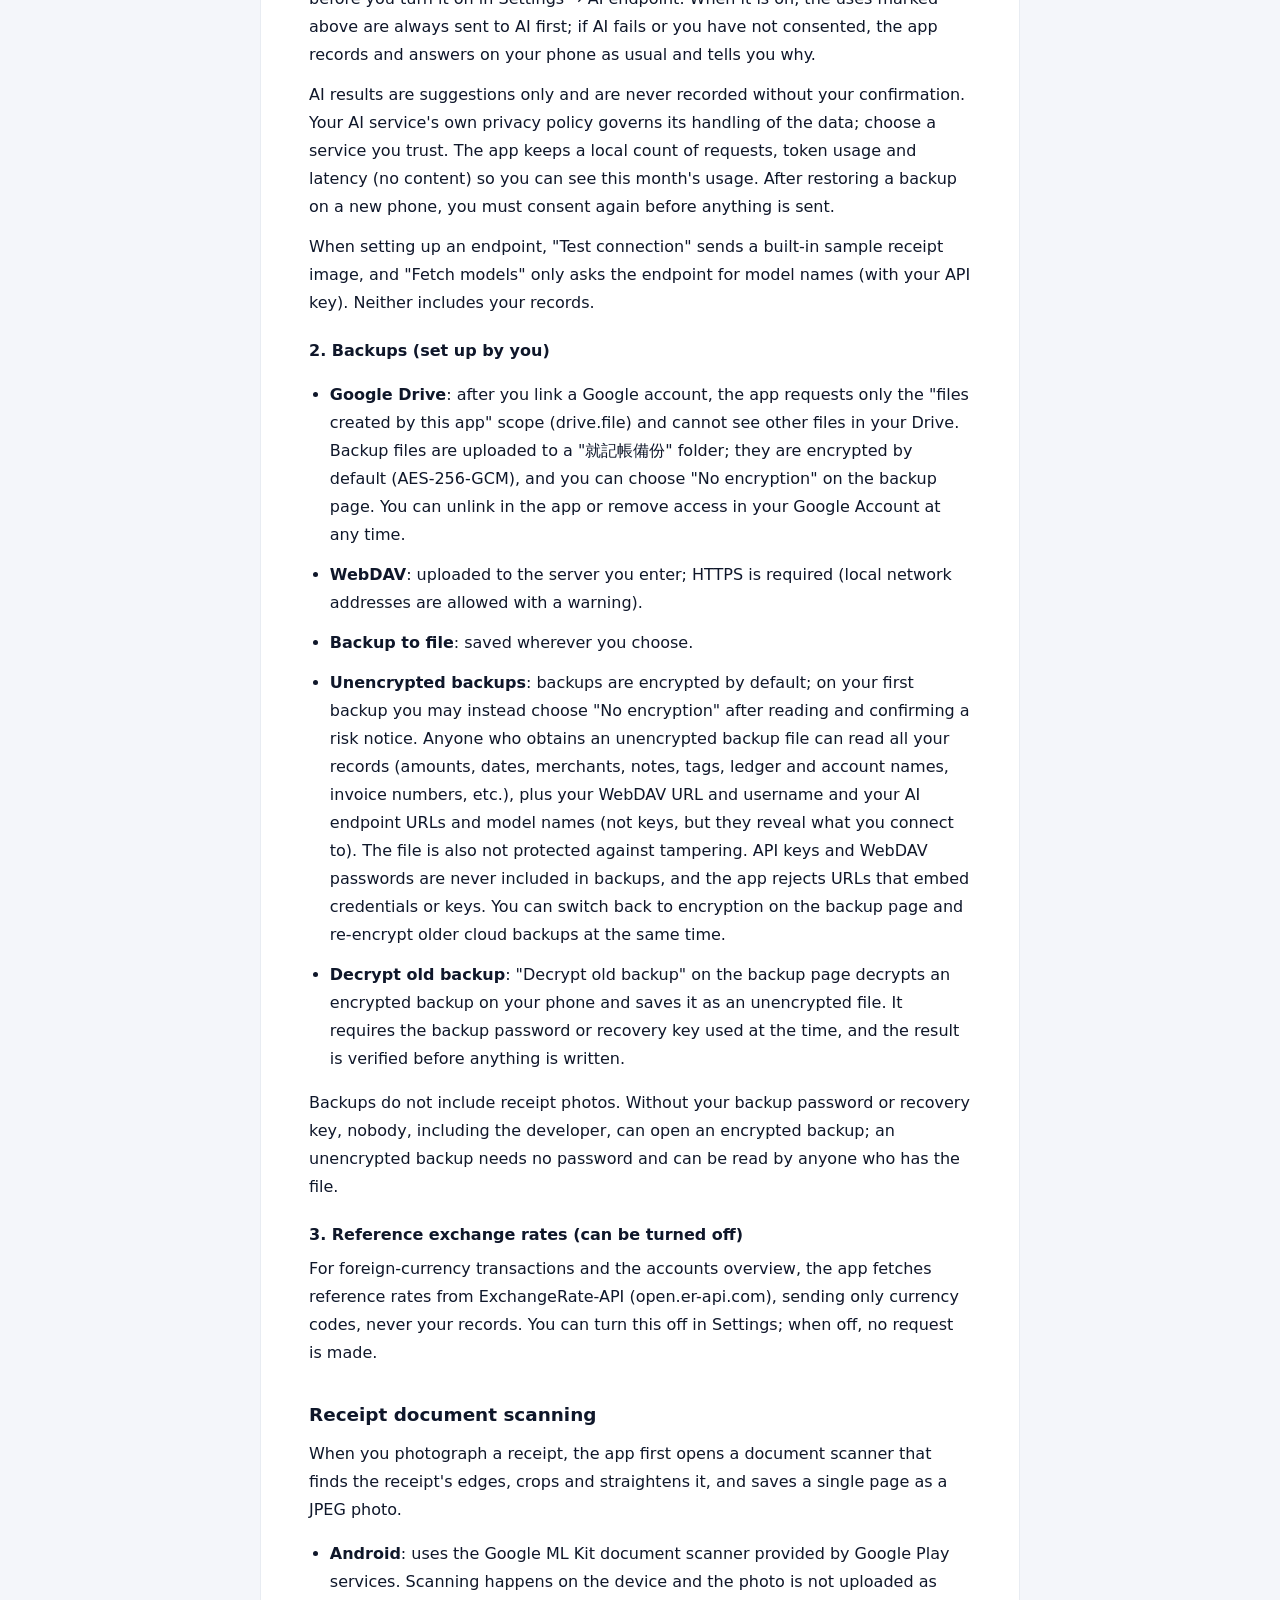
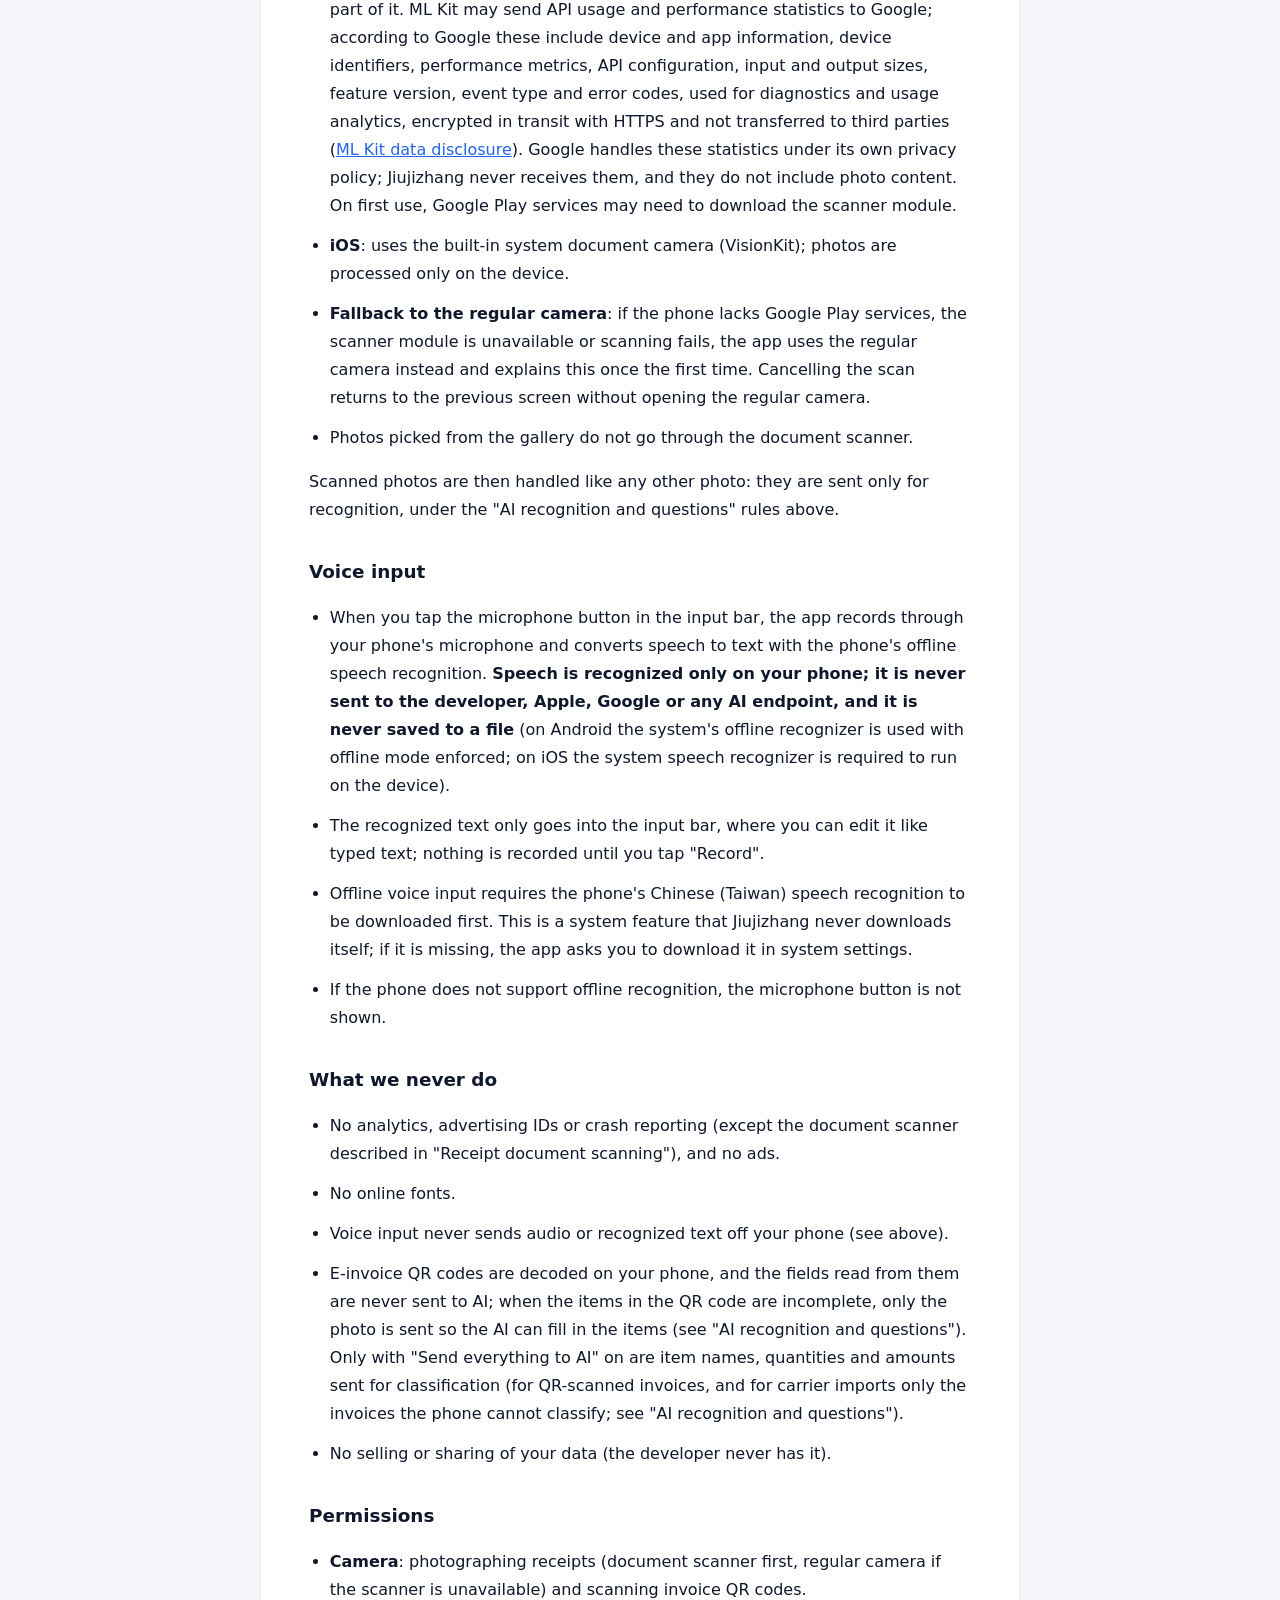
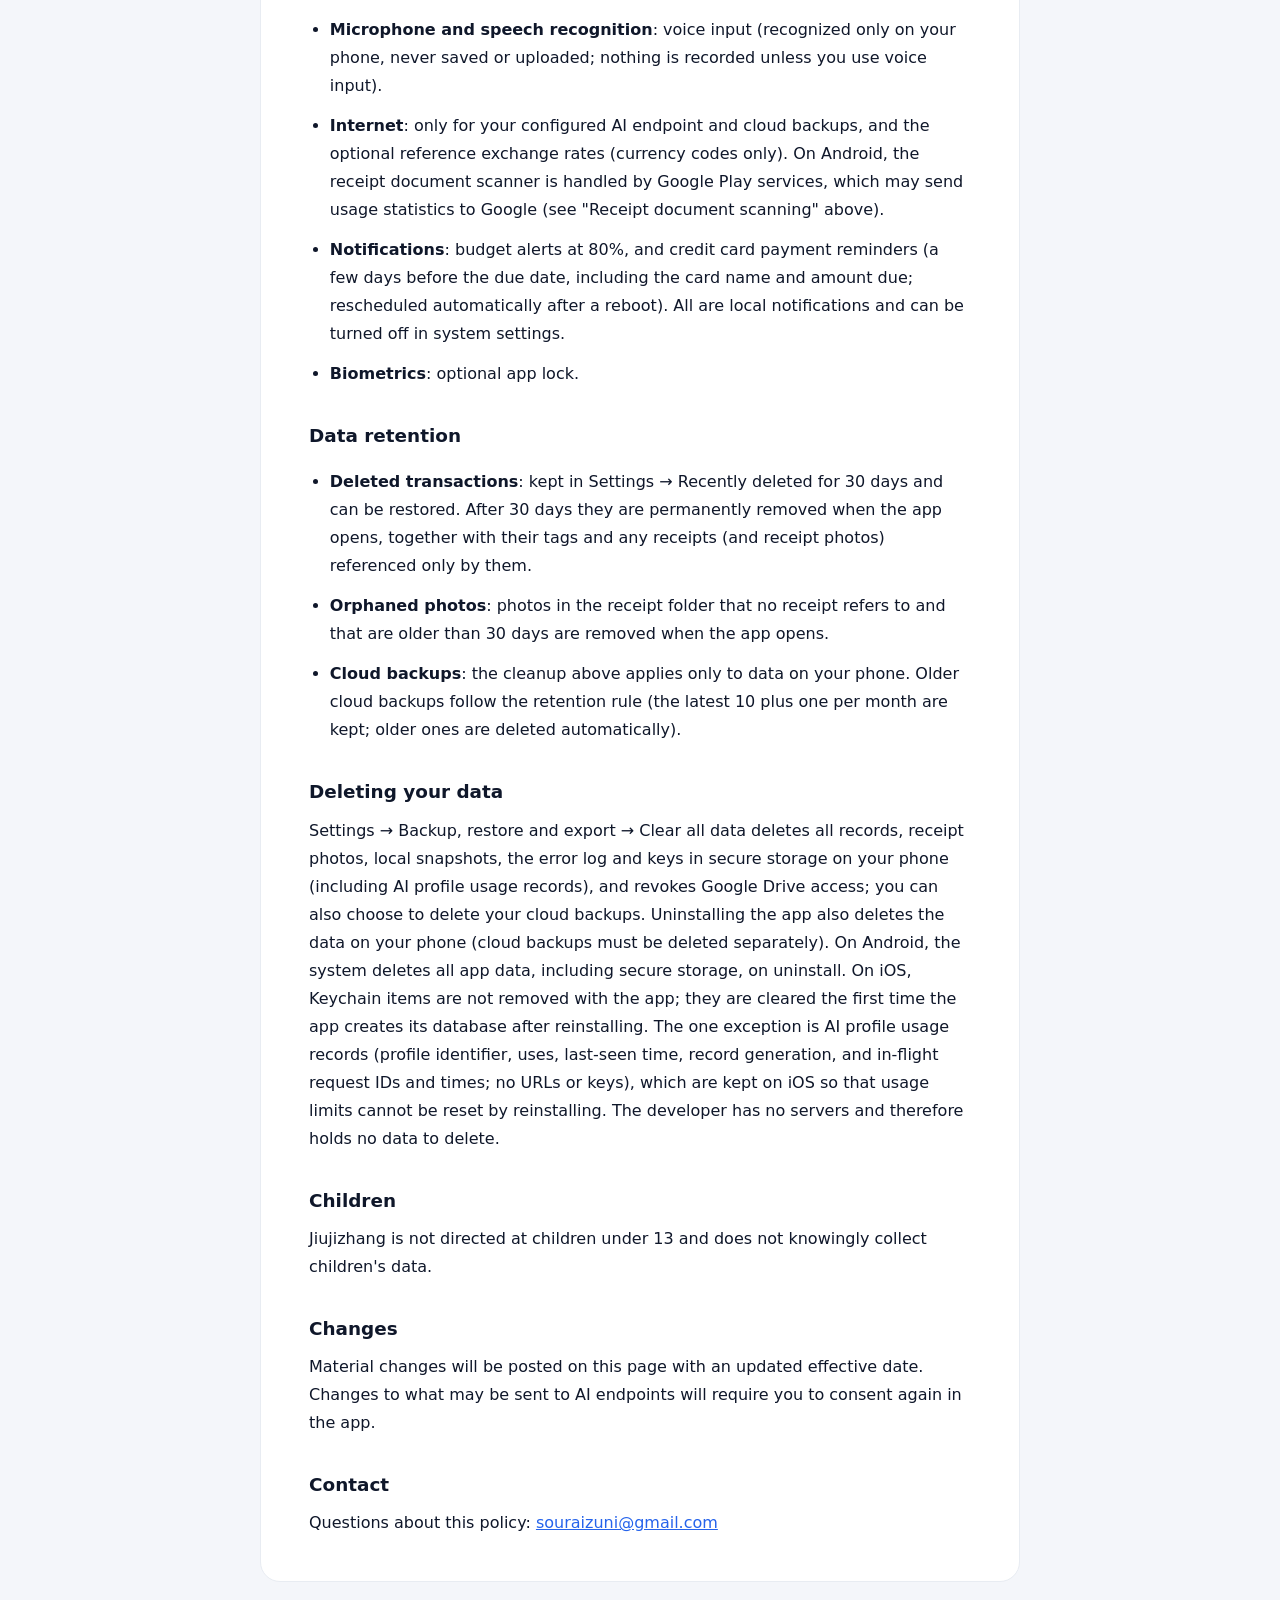
==== commit 14583779: "就記帳隱私權政策：電子發票品項不全時只送照片補品項（D6）、網路權限補上 ML Kit 使用統計（2026-10-22）" ====
--- a/jiujizhang/privacy/index.html
+++ b/jiujizhang/privacy/index.html
@@ -11,7 +11,7 @@
 <main>
   <p class="crumb"><a href="../../">souraizuni</a> / 就記帳</p>
   <h1>就記帳 隱私權政策</h1>
-  <p class="meta">生效日期：2026 年 10 月 21 日 · 開發者：souraizuni · <a href="#en">English version</a></p>
+  <p class="meta">生效日期：2026 年 10 月 22 日 · 開發者：souraizuni · <a href="#en">English version</a></p>
 
   <p class="lead">就記帳是一款本機優先的記帳 app。它沒有帳號、沒有開發者的伺服器，也不收集使用分析或當機資料（Android 拍收據時的文件掃描例外，見下方「拍收據的文件掃描」）。<strong>你的帳目只存在你的手機</strong>；只有在你自己設定之後，才會把資料送到你指定的 AI 端點或你自己的雲端硬碟。</p>
 
@@ -34,6 +34,7 @@
   <p>你在「設定 → AI 端點」填入自己的 AI 服務（OpenAI 相容 API），並打開「允許把資料送到 AI 端點」之後，下列功能才會送出資料，而且只送到你設定的端點（預設的那組；預設那組連不上時，改用你標記「可當備援」的端點；預設端點是本機時，改送雲端前會先問你）：</p>
   <ul>
     <li><strong>收據辨識</strong>：拍照或選圖，且手機讀不到完整的電子發票 QR Code 時，或你在確認頁按「重新辨識」時。送出縮圖後的收據影像（已去除 EXIF）、今天日期、帳本本位幣、分類清單與關鍵字；不送其他交易、帳戶與餘額。</li>
+    <li><strong>電子發票補品項</strong>：讀到電子發票 QR Code，但 QR 裡的品項不完整時（例如品項太多放不下）。只送縮圖後的收據影像（已去除 EXIF），請 AI 只回品項；不送 QR Code 讀到的發票號碼、日期、金額與統編（這些以 QR 為準，不交給 AI），也不送分類清單與其他交易。</li>
     <li><strong>句子記帳</strong>（要另外打開）：輸入列的句子手機找不到金額，你按「交給 AI」時；或打開「全部交給 AI」後，每一句按「記下」時。送出那一句、今天日期、帳本名稱、分類清單與關鍵字；不送其他交易。</li>
     <li><strong>報表自由提問</strong>：手機看不懂問題，你按「問 AI」時；或打開「全部交給 AI」後，每一題都先送。送出問題、今天日期、帳本與分類的名稱和 ID；不送任何交易與金額，數字一律由手機計算。</li>
     <li><strong>電子發票品項分類</strong>（要打開「全部交給 AI」）：掃 QR Code 入帳的發票（掃描時，或從辨識佇列打開時）。送出品項的名稱、數量與金額，以及分類清單與關鍵字；不送發票號碼、統編、日期、店名與其他交易。</li>
@@ -79,7 +80,7 @@
     <li>不收集使用分析、廣告識別碼或當機資料（拍收據的文件掃描除外，見「拍收據的文件掃描」），不顯示廣告。</li>
     <li>不使用線上字型。</li>
     <li>語音記帳不把聲音或辨識出的文字送出手機（見上一節）。</li>
-    <li>電子發票 QR Code 在手機上解析，不送給 AI；只有打開「全部交給 AI」時，才把品項的名稱、數量與金額送去分類（掃 QR 入帳，或匯入發票存摺時只問手機上分不出來的發票，見上方「AI 辨識與提問」）。</li>
+    <li>電子發票 QR Code 在手機上解析，QR 讀到的欄位不送給 AI；QR 裡的品項不完整時，只送照片請 AI 補品項（見上方「AI 辨識與提問」）。只有打開「全部交給 AI」時，才把品項的名稱、數量與金額送去分類（掃 QR 入帳，或匯入發票存摺時只問手機上分不出來的發票，見上方「AI 辨識與提問」）。</li>
     <li>不出售、不分享你的資料（開發者手上本來就沒有你的資料）。</li>
   </ul>
 
@@ -87,7 +88,7 @@
   <ul>
     <li><strong>相機</strong>：拍收據（先用文件掃描，掃描不能用時改用一般相機）、掃描發票 QR Code。</li>
     <li><strong>麥克風與語音辨識</strong>：語音記帳（只在手機上辨識，不存檔、不上傳；不用語音就不會錄音）。</li>
-    <li><strong>網路</strong>：只用於你設定的 AI 端點與雲端備份，以及可關閉的參考匯率（只送幣別代碼）。</li>
+    <li><strong>網路</strong>：只用於你設定的 AI 端點與雲端備份，以及可關閉的參考匯率（只送幣別代碼）。Android 拍收據的文件掃描由 Google Play 服務處理，可能把使用統計傳給 Google（見上方「拍收據的文件掃描」）。</li>
     <li><strong>通知</strong>：預算達 80% 的提醒；信用卡繳費提醒（截止日前幾天，內容含卡名與本期應繳金額，手機重開機後會自動重排）。都是手機上的本機通知，可在系統設定關閉。</li>
     <li><strong>生物辨識</strong>：App 鎖（選用）。</li>
   </ul>
@@ -115,7 +116,7 @@
 
   <section id="en" lang="en">
   <h1>Jiujizhang Privacy Policy</h1>
-  <p class="meta">Effective date: October 21, 2026 · Developer: souraizuni</p>
+  <p class="meta">Effective date: October 22, 2026 · Developer: souraizuni</p>
 
   <p class="lead">Jiujizhang (就記帳) is a local-first expense tracking app. It has no accounts, no developer servers, and collects no analytics or crash data (except for the document scanner used when photographing receipts on Android; see "Receipt document scanning" below). <strong>Your records stay on your phone.</strong> Data is sent only to the AI endpoint or cloud storage that you configure yourself.</p>
 
@@ -138,6 +139,7 @@
   <p>After you enter your own AI service (an OpenAI-compatible API) in Settings → AI endpoint and turn on "Allow sending data to the AI endpoint", the following features send data, only to endpoints you configured (your default endpoint, or an endpoint you marked as fallback when the default is unreachable; if the default is a local endpoint, the app asks before falling back to a cloud one):</p>
   <ul>
     <li><strong>Receipt recognition</strong>: when you take or pick a photo and the phone cannot read a complete e-invoice QR code, or when you tap "Recognize again". Sent: a downscaled receipt image (EXIF removed), today's date, the ledger's base currency, and your category list and keywords. Not sent: other transactions, accounts or balances.</li>
+    <li><strong>E-invoice items</strong>: when the phone reads an e-invoice QR code but the items in it are incomplete (for example, too many items to fit). Sent: only the downscaled receipt image (EXIF removed), asking the AI for the items alone. Not sent: the invoice number, date, amount and tax ID read from the QR code (the QR code stays the source for these and they never go to AI), your category list, or other transactions.</li>
     <li><strong>Sentence entry</strong> (separate opt-in): when the phone cannot find an amount in a sentence and you tap "Ask AI", or, with "Send everything to AI" on, every time you tap "Record". Sent: that sentence, today's date, the ledger name, and your category list and keywords. Not sent: other transactions.</li>
     <li><strong>Free-form report questions</strong>: when the phone cannot understand a question and you tap "Ask AI", or, with "Send everything to AI" on, every question. Sent: the question, today's date, and ledger and category names and IDs. Not sent: any transactions or amounts; all figures are calculated on your phone.</li>
     <li><strong>E-invoice item classification</strong> (requires "Send everything to AI"): invoices recorded by scanning their QR code (when scanned, or when opened from the recognition queue). Sent: item names, quantities and amounts, and your category list and keywords. Not sent: invoice numbers, tax IDs, dates, store names or other transactions.</li>
@@ -183,7 +185,7 @@
     <li>No analytics, advertising IDs or crash reporting (except the document scanner described in "Receipt document scanning"), and no ads.</li>
     <li>No online fonts.</li>
     <li>Voice input never sends audio or recognized text off your phone (see above).</li>
-    <li>E-invoice QR codes are decoded on your phone and never sent to AI; only with "Send everything to AI" on are item names, quantities and amounts sent for classification (for QR-scanned invoices, and for carrier imports only the invoices the phone cannot classify; see "AI recognition and questions").</li>
+    <li>E-invoice QR codes are decoded on your phone, and the fields read from them are never sent to AI; when the items in the QR code are incomplete, only the photo is sent so the AI can fill in the items (see "AI recognition and questions"). Only with "Send everything to AI" on are item names, quantities and amounts sent for classification (for QR-scanned invoices, and for carrier imports only the invoices the phone cannot classify; see "AI recognition and questions").</li>
     <li>No selling or sharing of your data (the developer never has it).</li>
   </ul>
 
@@ -191,7 +193,7 @@
   <ul>
     <li><strong>Camera</strong>: photographing receipts (document scanner first, regular camera if the scanner is unavailable) and scanning invoice QR codes.</li>
     <li><strong>Microphone and speech recognition</strong>: voice input (recognized only on your phone, never saved or uploaded; nothing is recorded unless you use voice input).</li>
-    <li><strong>Internet</strong>: only for your configured AI endpoint and cloud backups, and the optional reference exchange rates (currency codes only).</li>
+    <li><strong>Internet</strong>: only for your configured AI endpoint and cloud backups, and the optional reference exchange rates (currency codes only). On Android, the receipt document scanner is handled by Google Play services, which may send usage statistics to Google (see "Receipt document scanning" above).</li>
     <li><strong>Notifications</strong>: budget alerts at 80%, and credit card payment reminders (a few days before the due date, including the card name and amount due; rescheduled automatically after a reboot). All are local notifications and can be turned off in system settings.</li>
     <li><strong>Biometrics</strong>: optional app lock.</li>
   </ul>
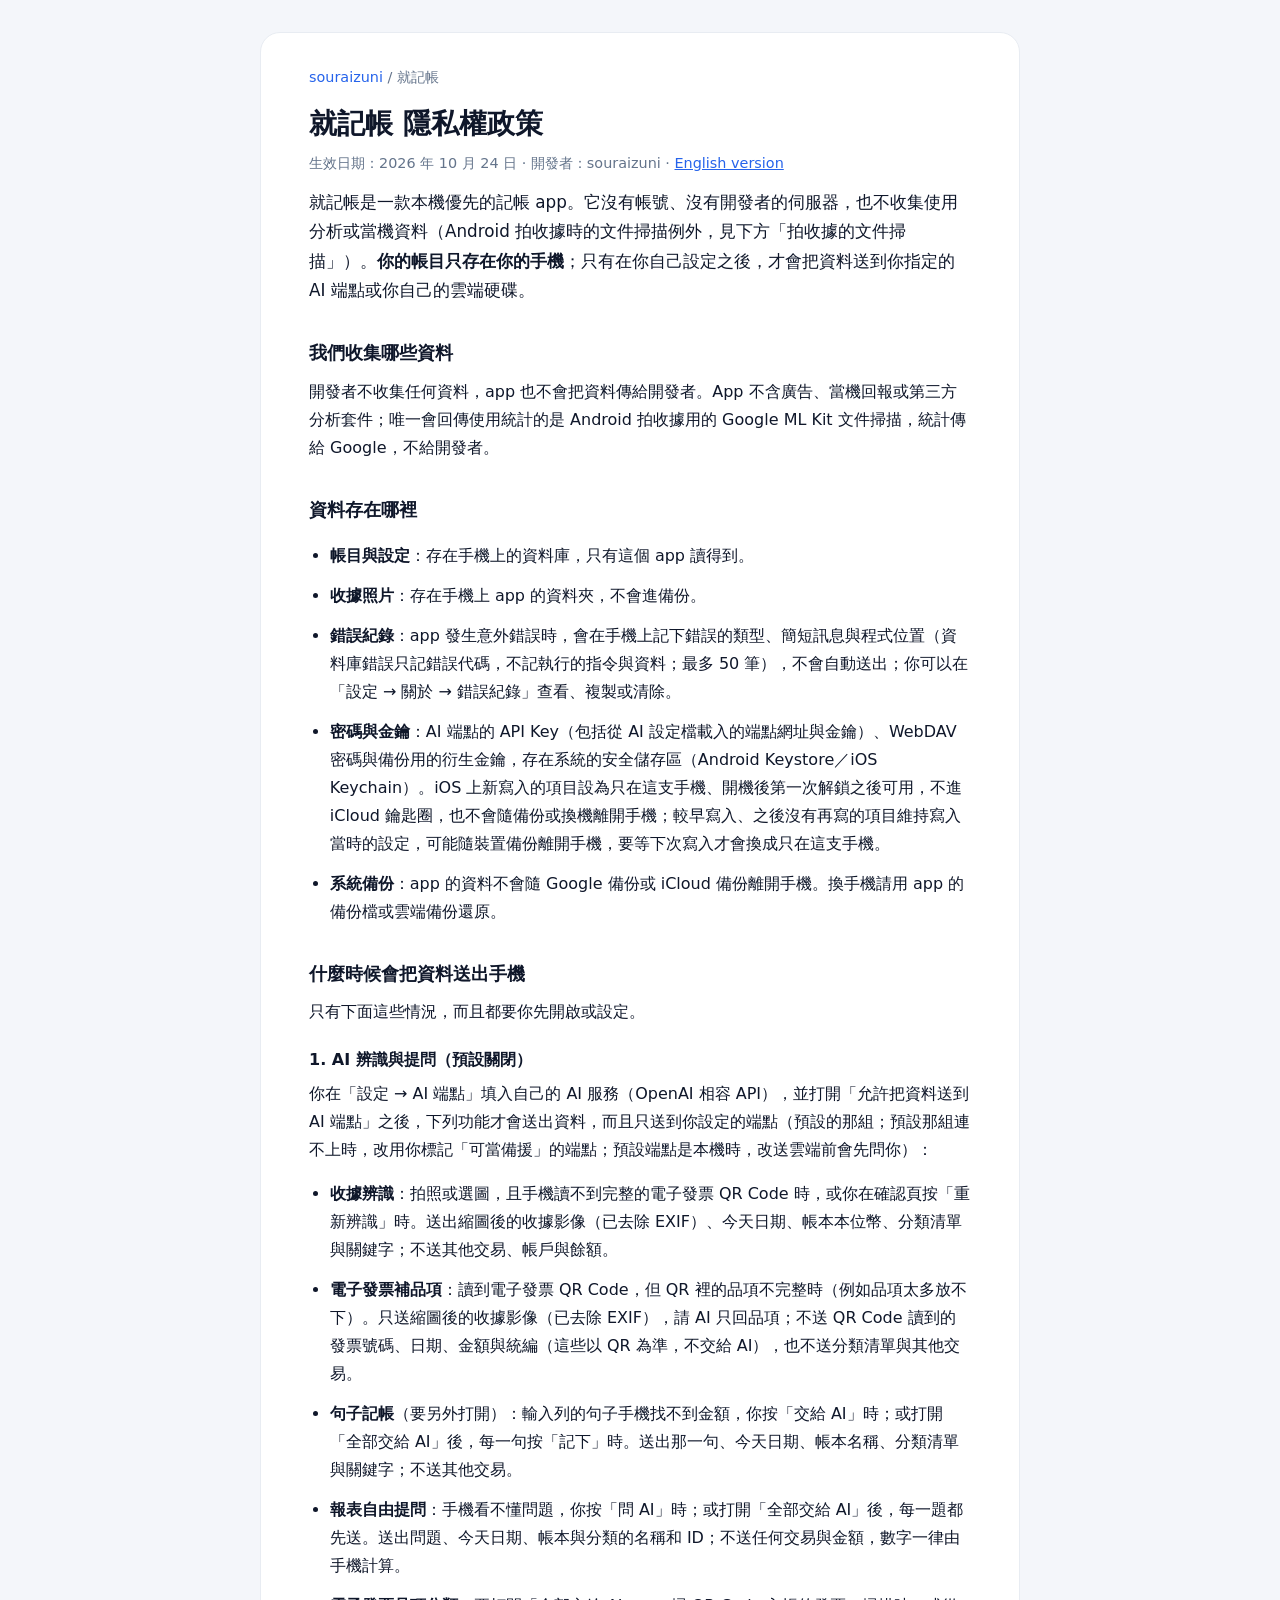
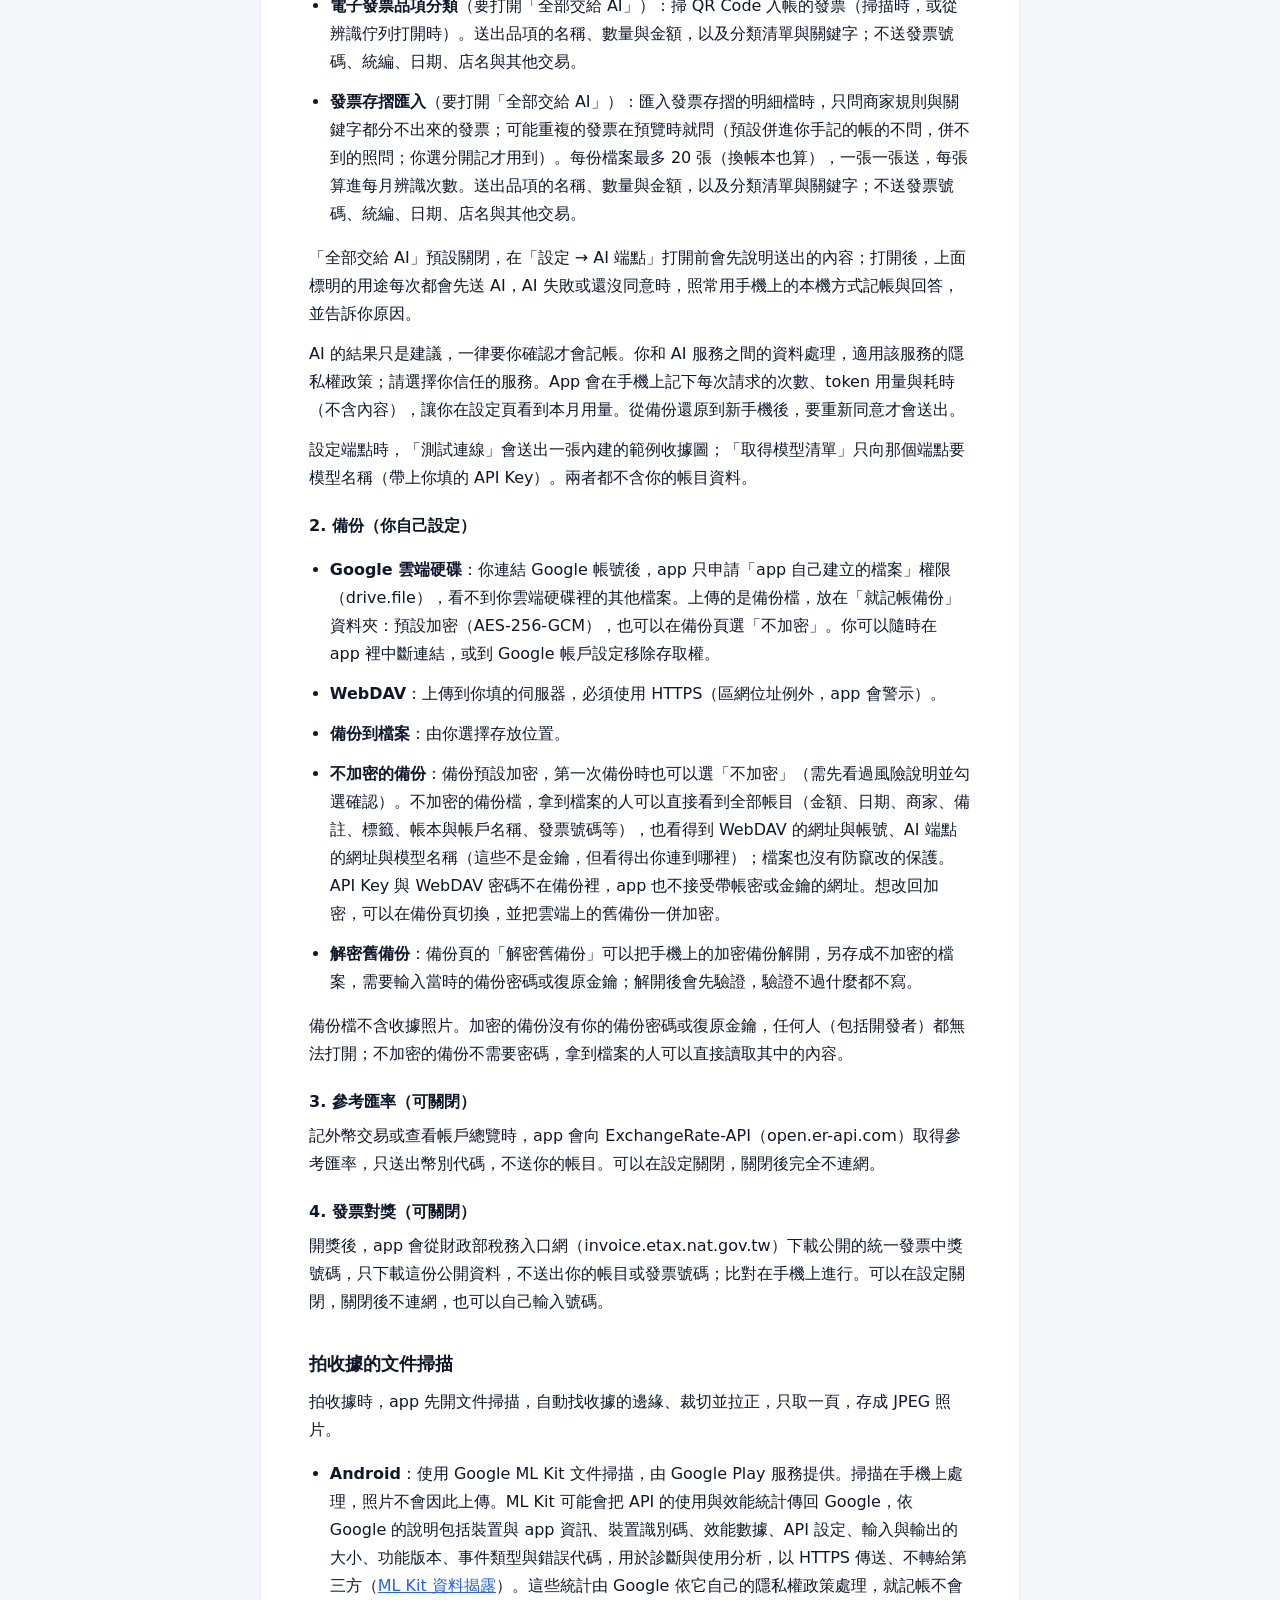
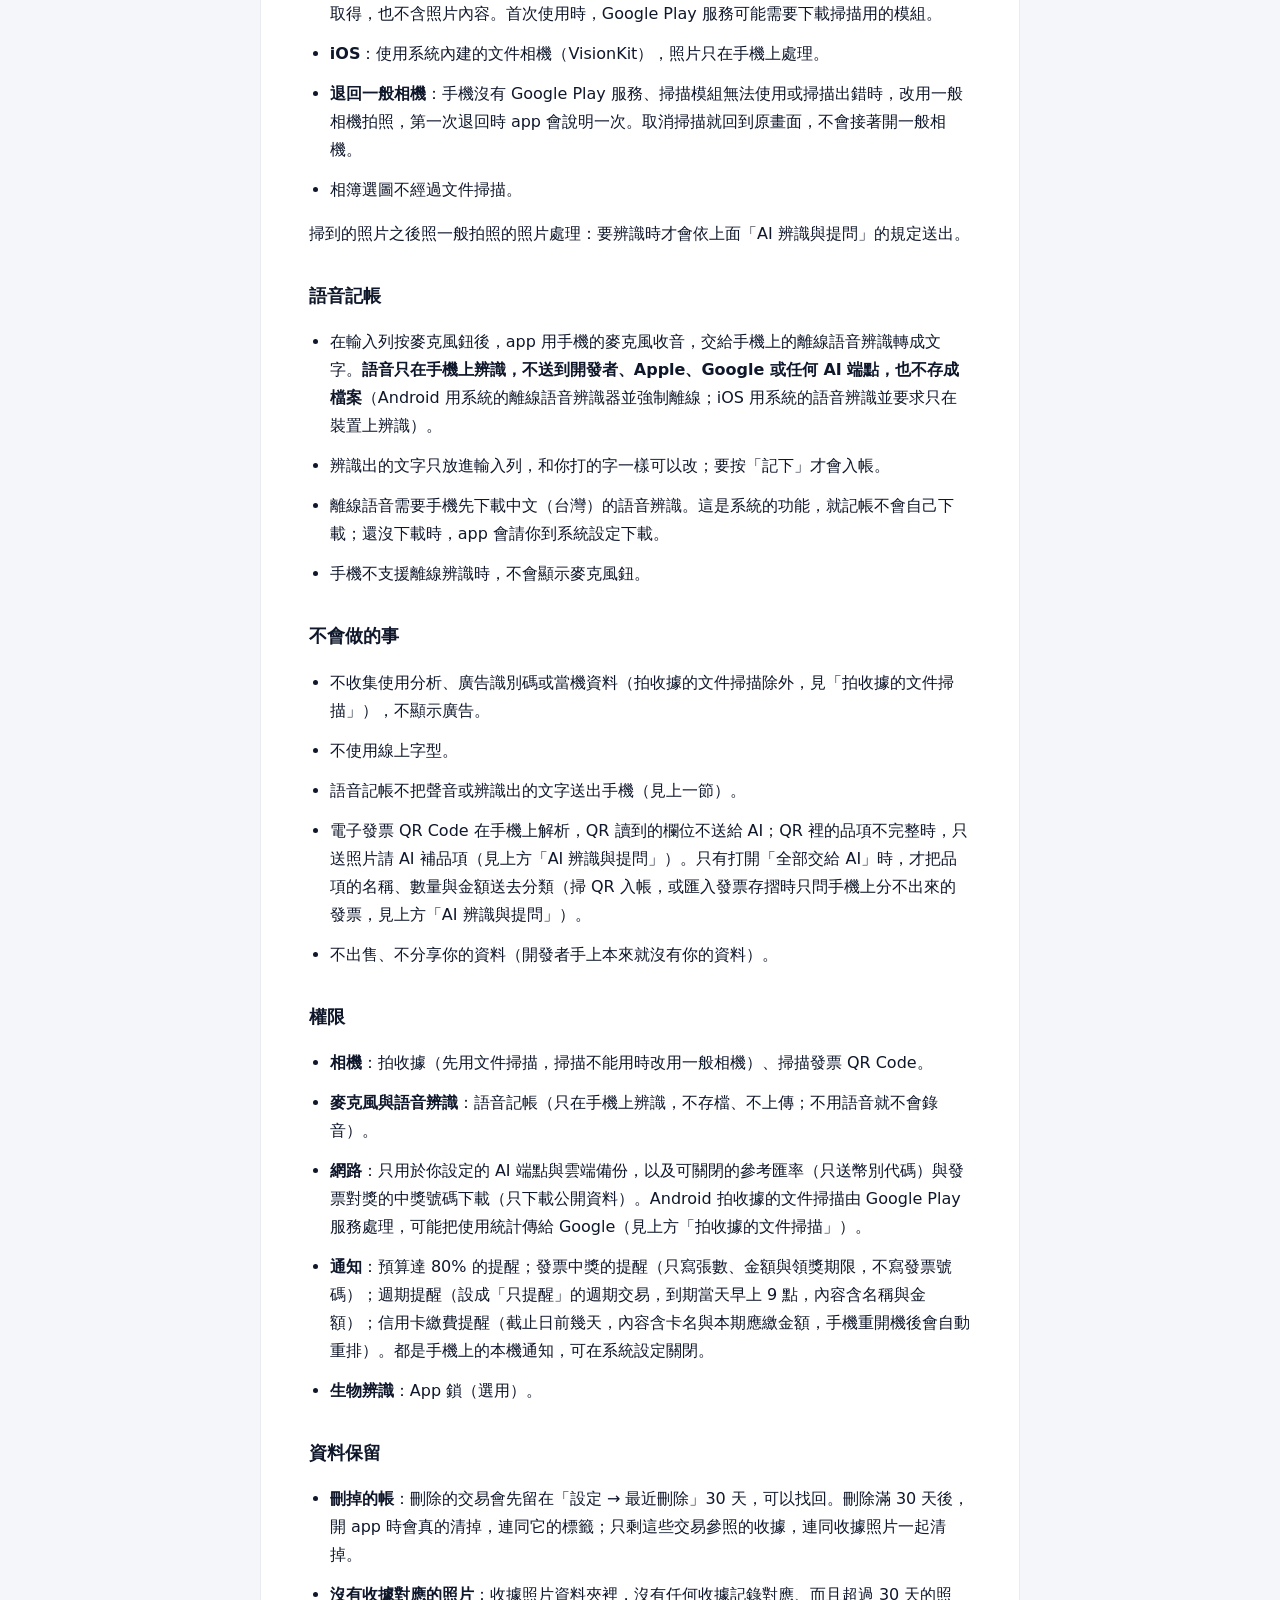
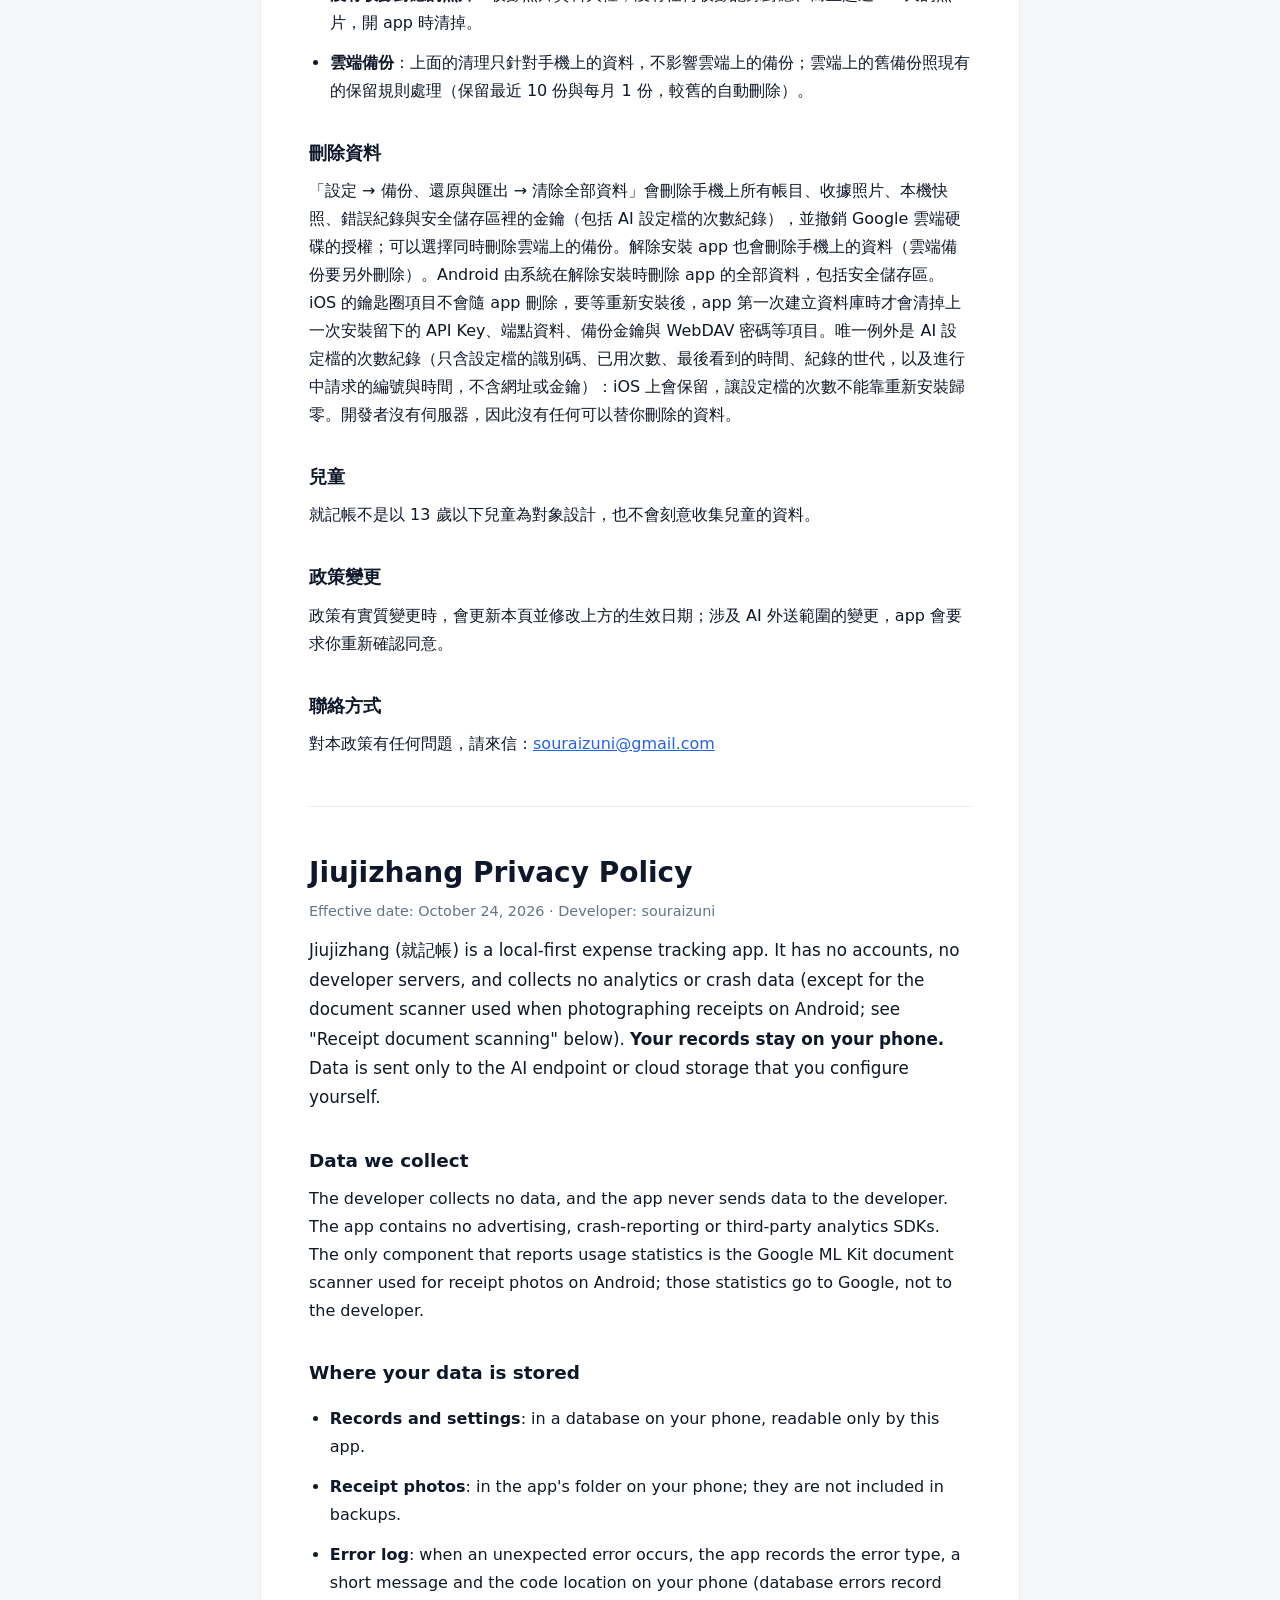
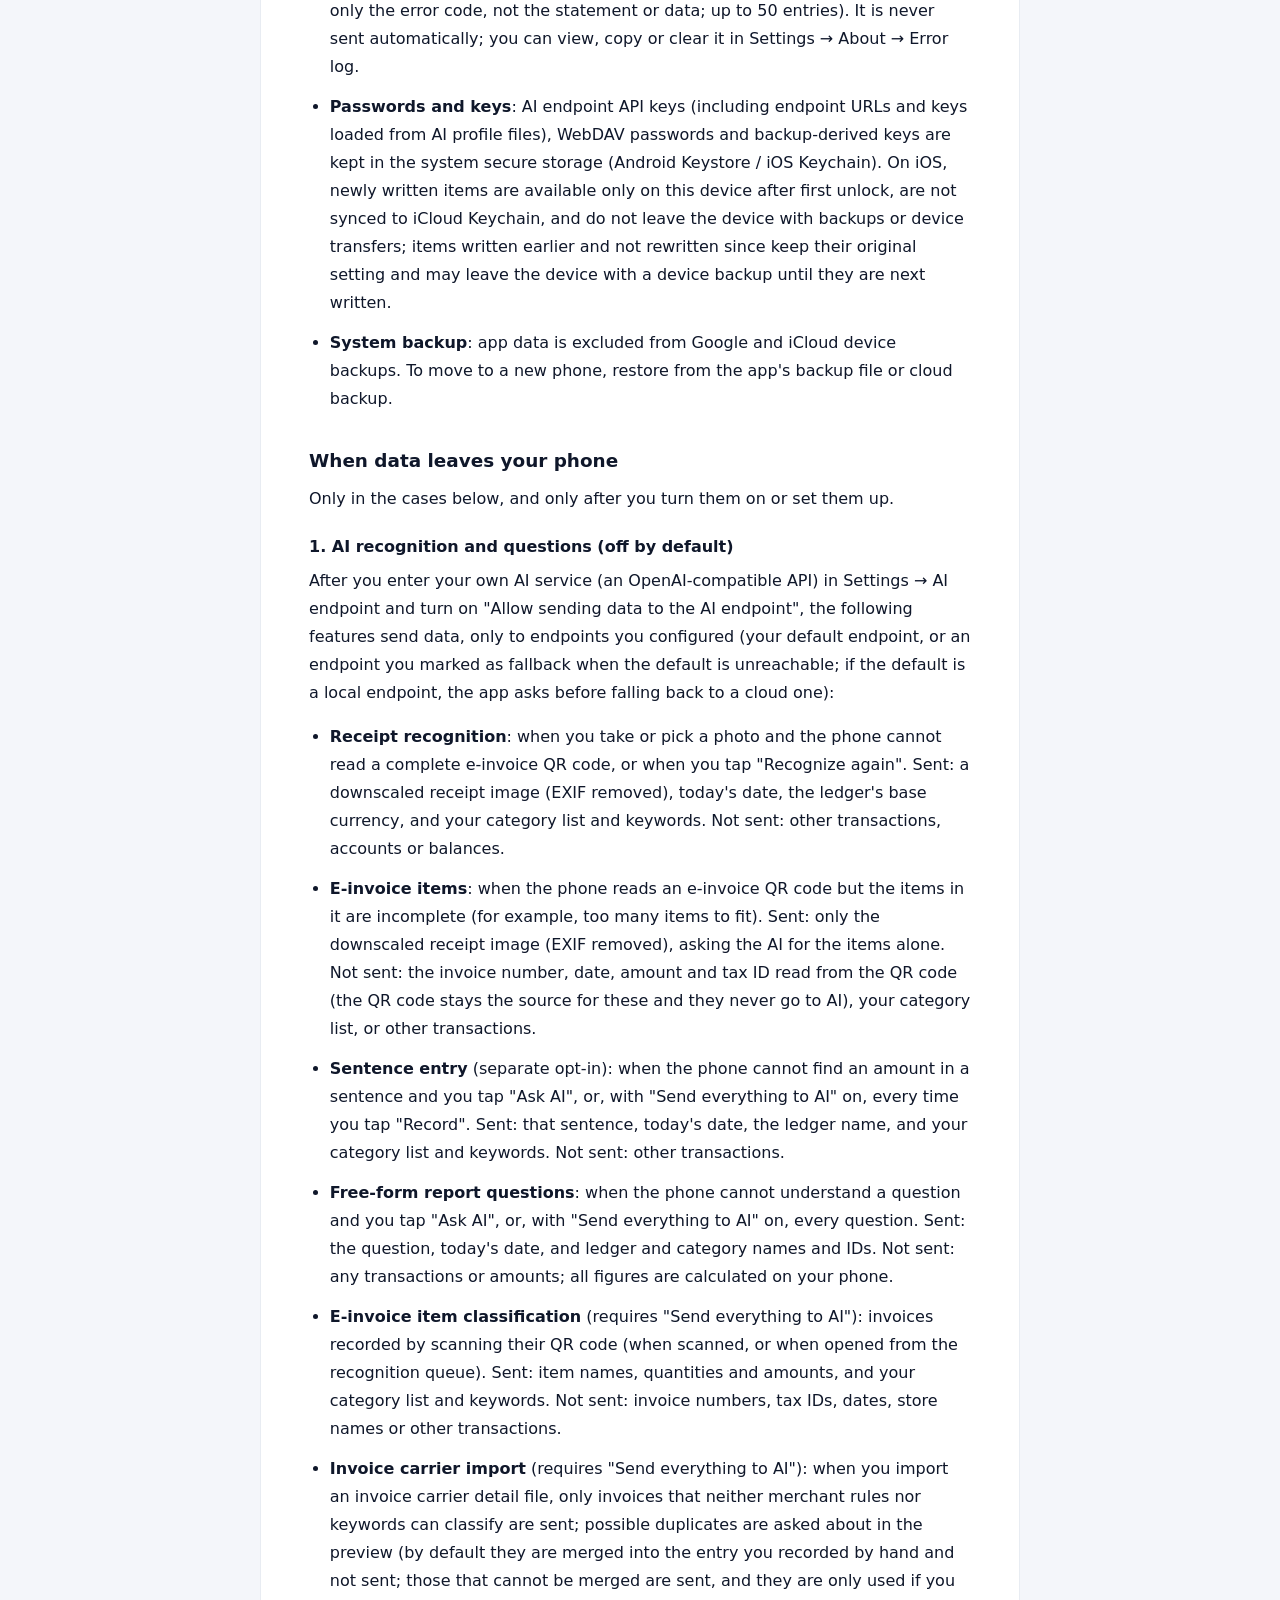
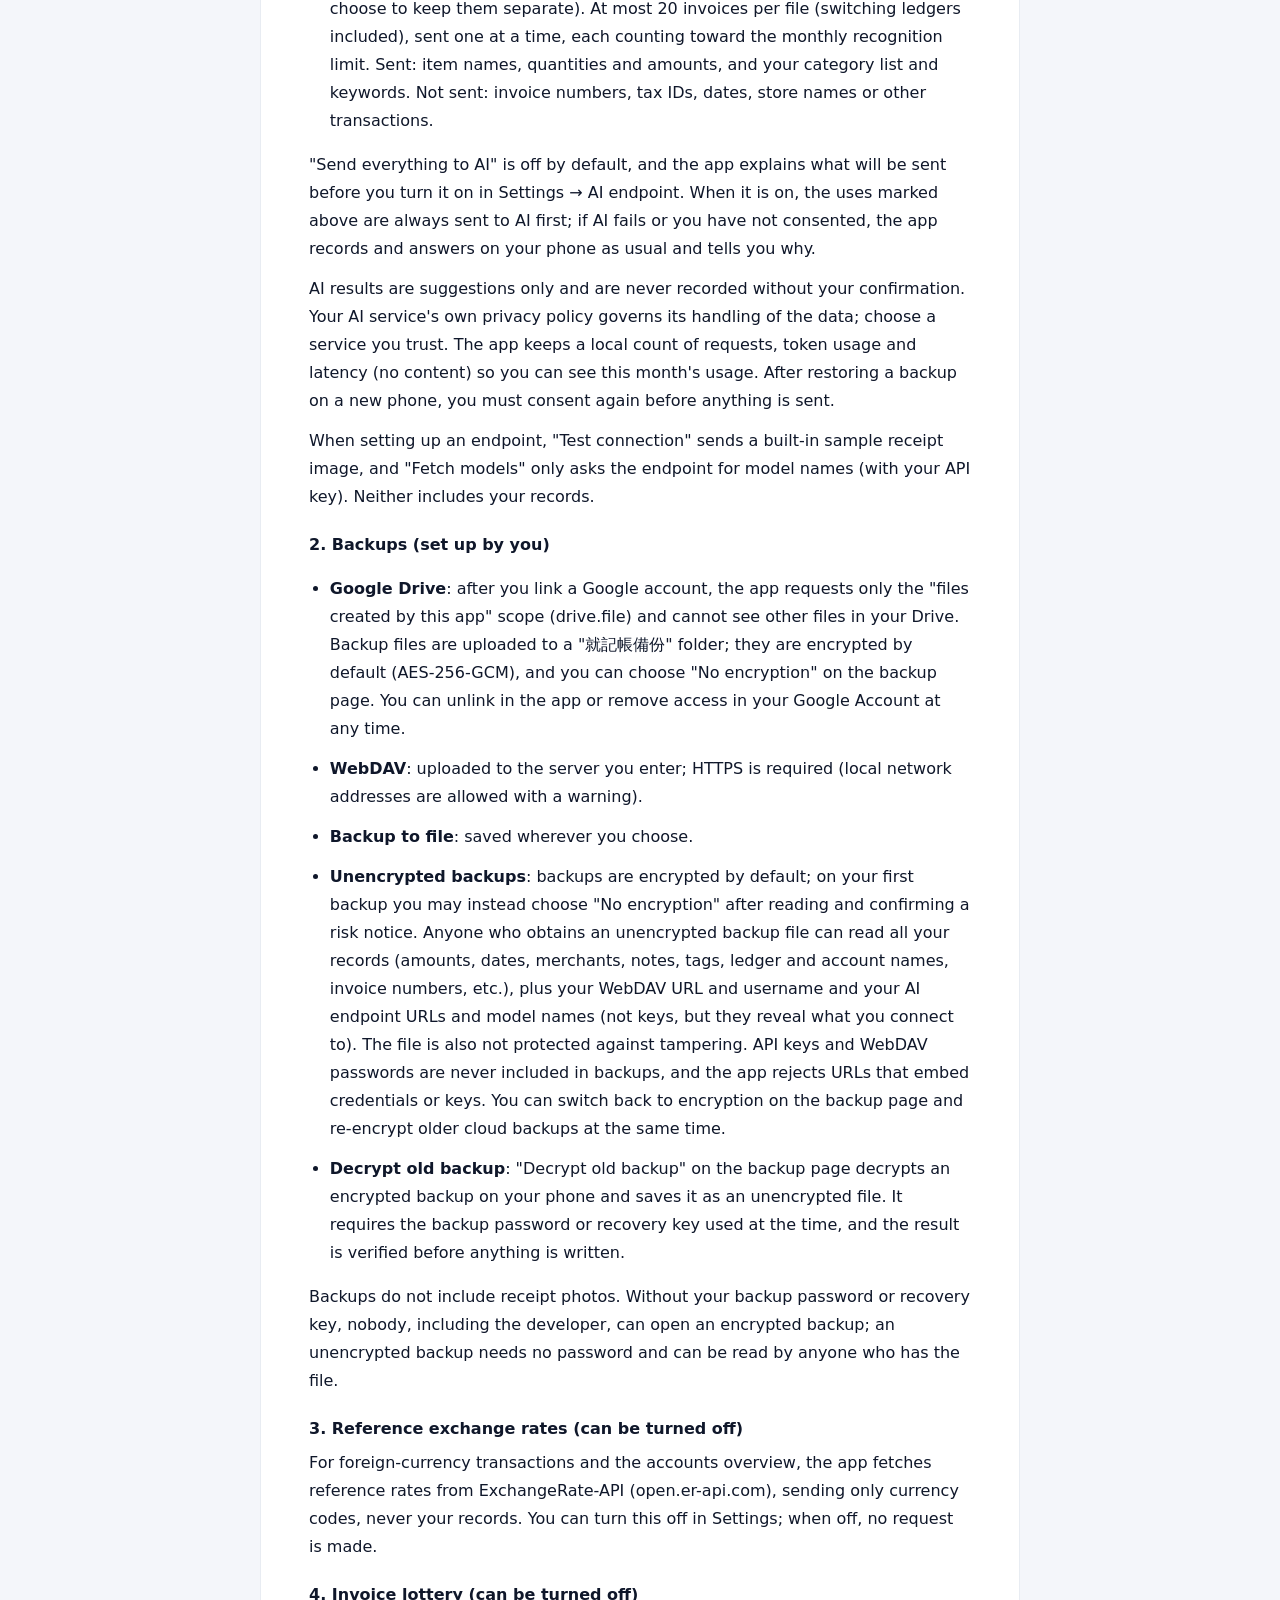
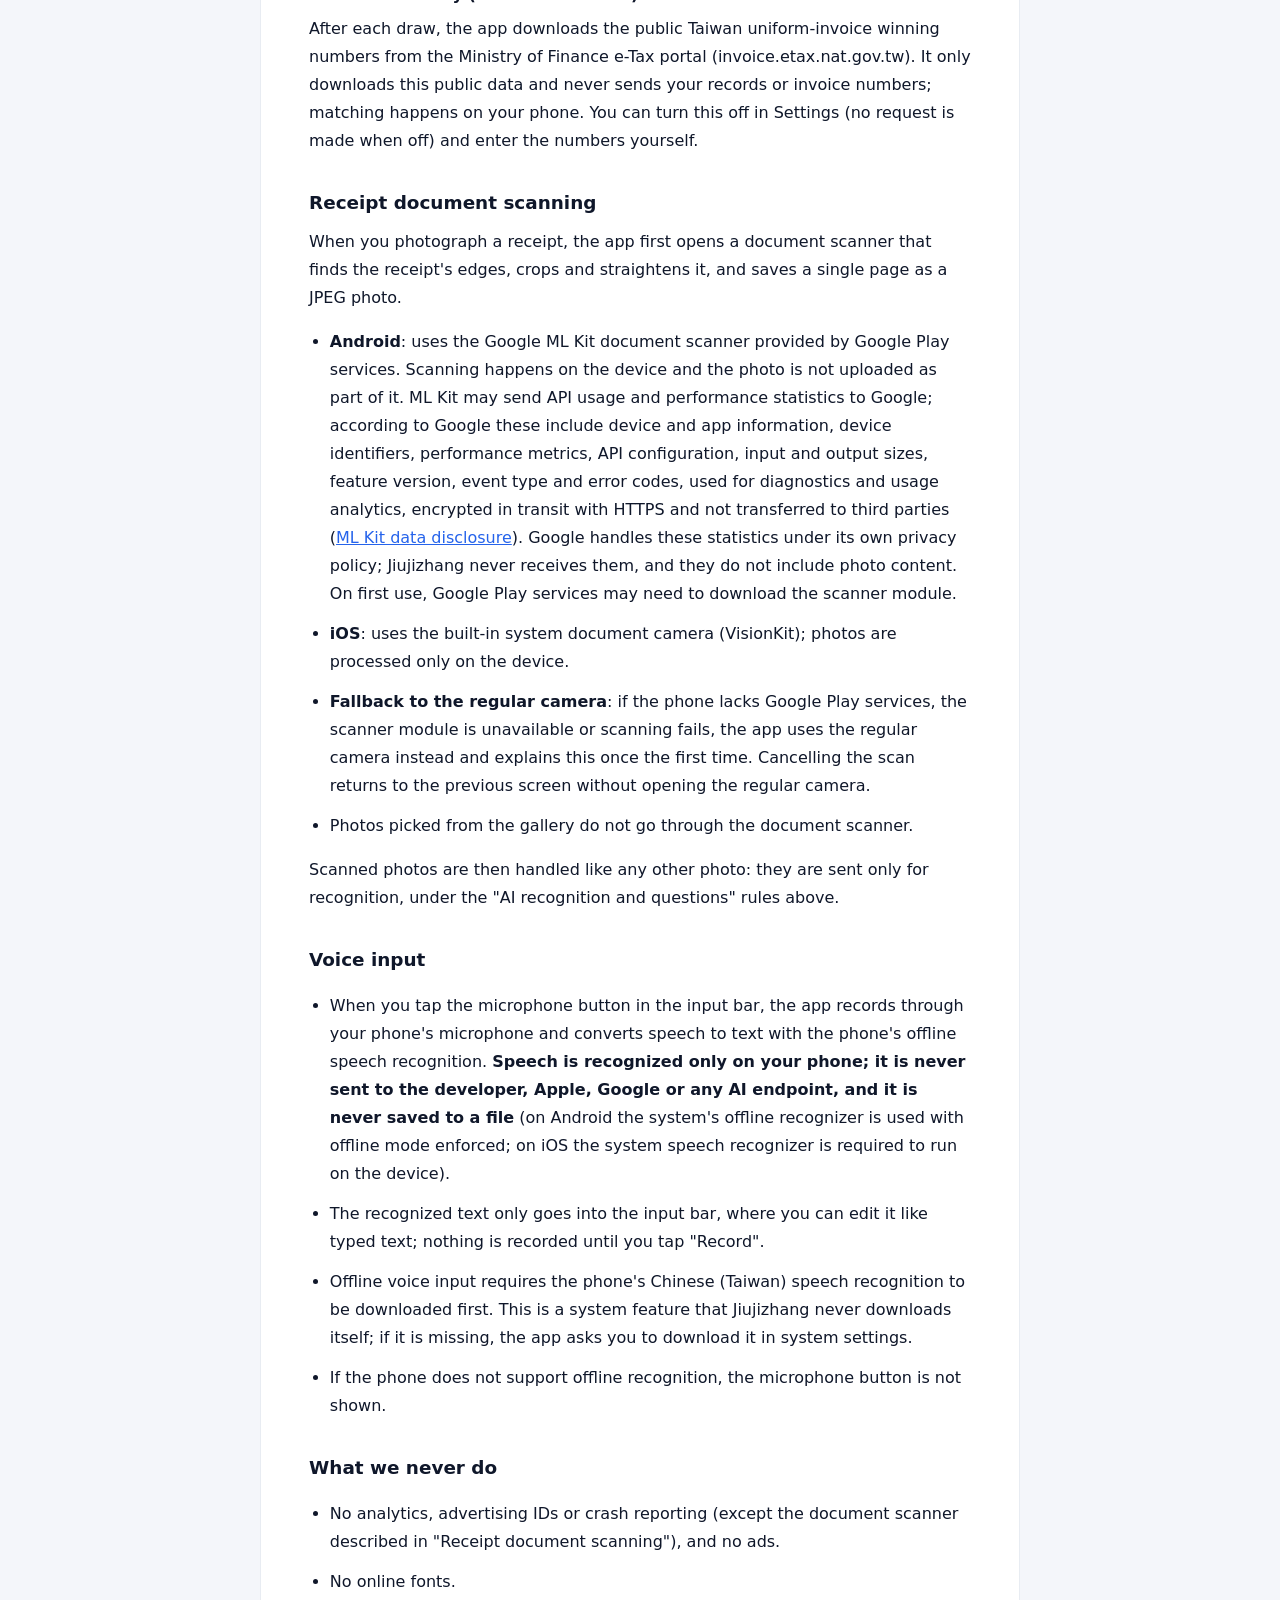
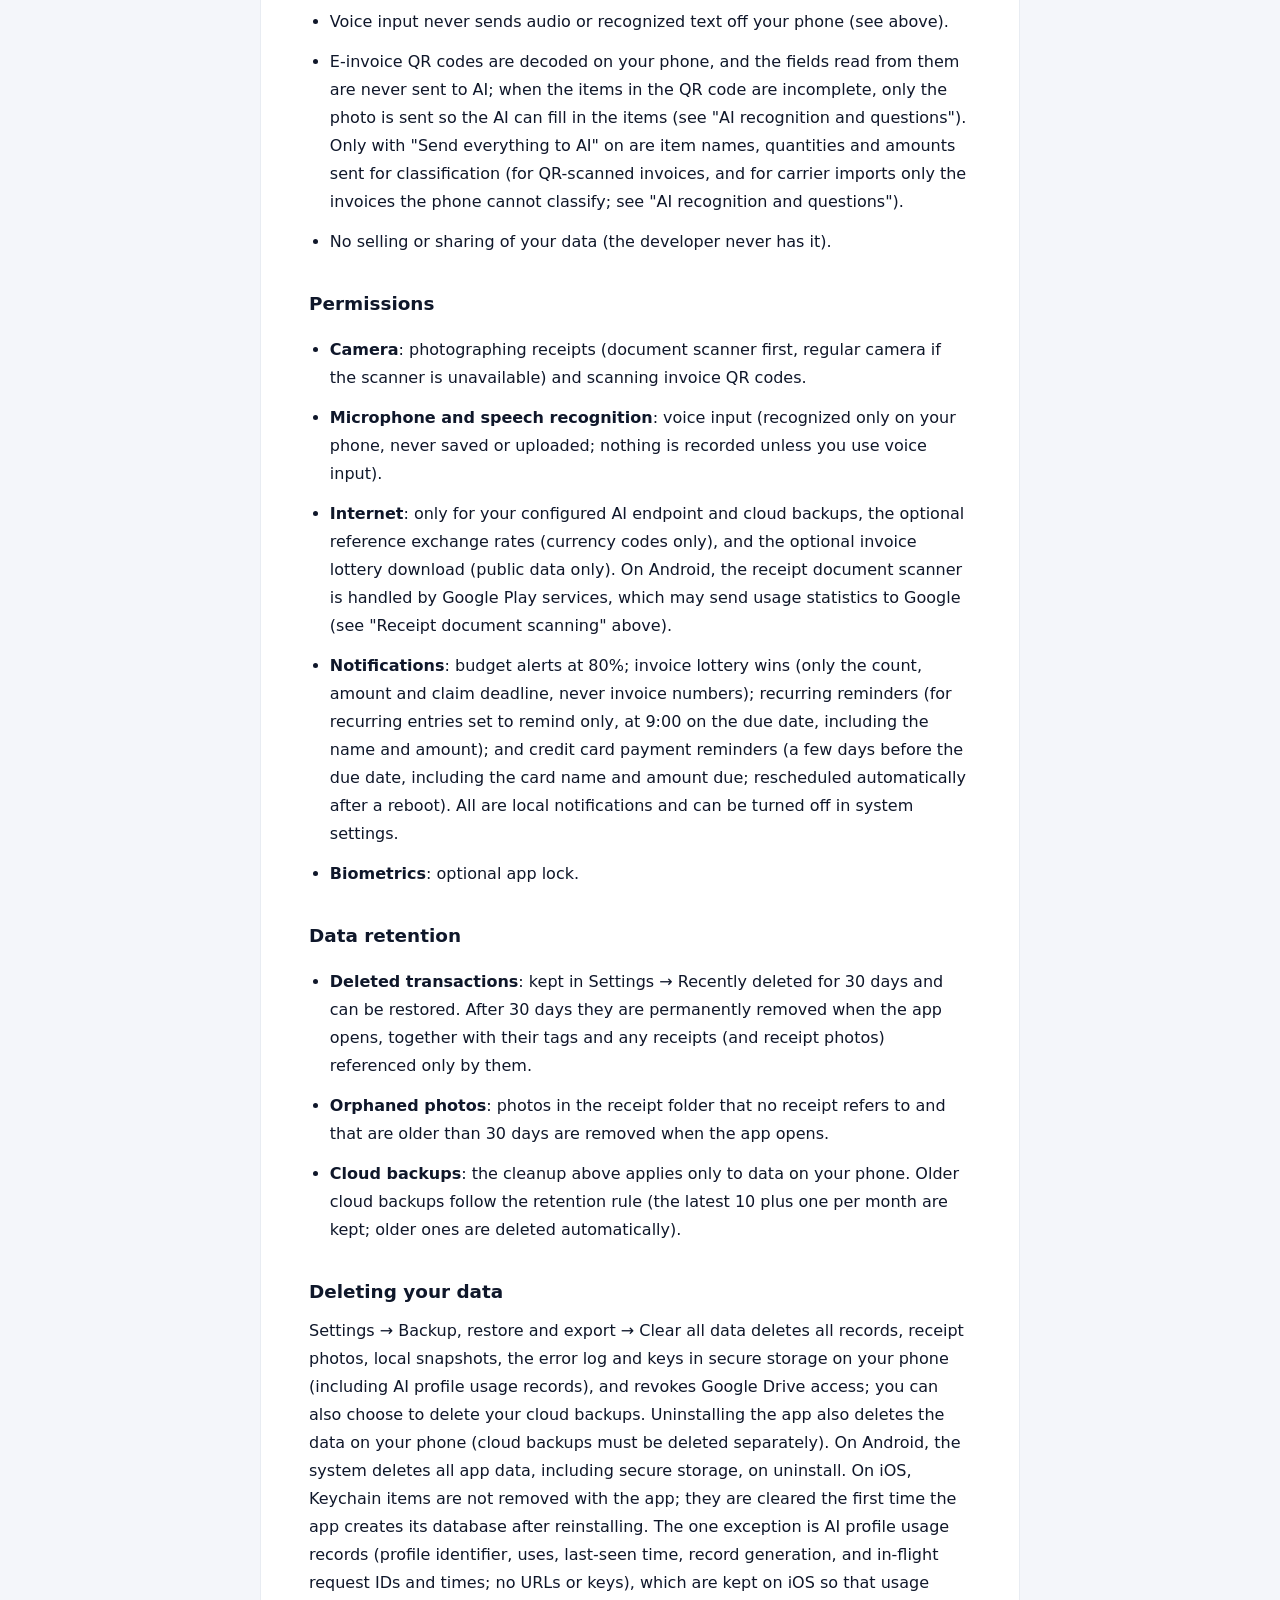
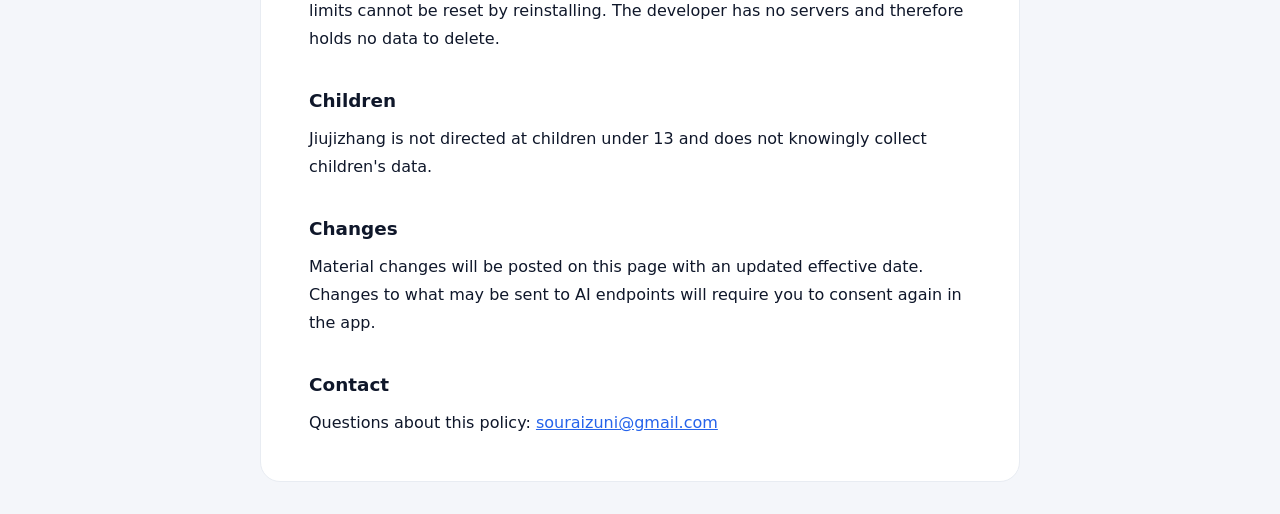
==== commit 8a483dad: "就記帳隱私權政策：發票對獎下載公開中獎號碼、中獎與週期提醒通知（2026-10-24） Co-Authored-By: Claude Opus 5.5 <noreply@anthropic.com>" ====
--- a/jiujizhang/privacy/index.html
+++ b/jiujizhang/privacy/index.html
@@ -11,7 +11,7 @@
 <main>
   <p class="crumb"><a href="../../">souraizuni</a> / 就記帳</p>
   <h1>就記帳 隱私權政策</h1>
-  <p class="meta">生效日期：2026 年 10 月 22 日 · 開發者：souraizuni · <a href="#en">English version</a></p>
+  <p class="meta">生效日期：2026 年 10 月 24 日 · 開發者：souraizuni · <a href="#en">English version</a></p>
 
   <p class="lead">就記帳是一款本機優先的記帳 app。它沒有帳號、沒有開發者的伺服器，也不收集使用分析或當機資料（Android 拍收據時的文件掃描例外，見下方「拍收據的文件掃描」）。<strong>你的帳目只存在你的手機</strong>；只有在你自己設定之後，才會把資料送到你指定的 AI 端點或你自己的雲端硬碟。</p>
 
@@ -57,6 +57,9 @@
   <h3>3. 參考匯率（可關閉）</h3>
   <p>記外幣交易或查看帳戶總覽時，app 會向 ExchangeRate-API（open.er-api.com）取得參考匯率，只送出幣別代碼，不送你的帳目。可以在設定關閉，關閉後完全不連網。</p>
 
+  <h3>4. 發票對獎（可關閉）</h3>
+  <p>開獎後，app 會從財政部稅務入口網（invoice.etax.nat.gov.tw）下載公開的統一發票中獎號碼，只下載這份公開資料，不送出你的帳目或發票號碼；比對在手機上進行。可以在設定關閉，關閉後不連網，也可以自己輸入號碼。</p>
+
   <h2>拍收據的文件掃描</h2>
   <p>拍收據時，app 先開文件掃描，自動找收據的邊緣、裁切並拉正，只取一頁，存成 JPEG 照片。</p>
   <ul>
@@ -88,8 +91,8 @@
   <ul>
     <li><strong>相機</strong>：拍收據（先用文件掃描，掃描不能用時改用一般相機）、掃描發票 QR Code。</li>
     <li><strong>麥克風與語音辨識</strong>：語音記帳（只在手機上辨識，不存檔、不上傳；不用語音就不會錄音）。</li>
-    <li><strong>網路</strong>：只用於你設定的 AI 端點與雲端備份，以及可關閉的參考匯率（只送幣別代碼）。Android 拍收據的文件掃描由 Google Play 服務處理，可能把使用統計傳給 Google（見上方「拍收據的文件掃描」）。</li>
-    <li><strong>通知</strong>：預算達 80% 的提醒；信用卡繳費提醒（截止日前幾天，內容含卡名與本期應繳金額，手機重開機後會自動重排）。都是手機上的本機通知，可在系統設定關閉。</li>
+    <li><strong>網路</strong>：只用於你設定的 AI 端點與雲端備份，以及可關閉的參考匯率（只送幣別代碼）與發票對獎的中獎號碼下載（只下載公開資料）。Android 拍收據的文件掃描由 Google Play 服務處理，可能把使用統計傳給 Google（見上方「拍收據的文件掃描」）。</li>
+    <li><strong>通知</strong>：預算達 80% 的提醒；發票中獎的提醒（只寫張數、金額與領獎期限，不寫發票號碼）；週期提醒（設成「只提醒」的週期交易，到期當天早上 9 點，內容含名稱與金額）；信用卡繳費提醒（截止日前幾天，內容含卡名與本期應繳金額，手機重開機後會自動重排）。都是手機上的本機通知，可在系統設定關閉。</li>
     <li><strong>生物辨識</strong>：App 鎖（選用）。</li>
   </ul>
 
@@ -116,7 +119,7 @@
 
   <section id="en" lang="en">
   <h1>Jiujizhang Privacy Policy</h1>
-  <p class="meta">Effective date: October 22, 2026 · Developer: souraizuni</p>
+  <p class="meta">Effective date: October 24, 2026 · Developer: souraizuni</p>
 
   <p class="lead">Jiujizhang (就記帳) is a local-first expense tracking app. It has no accounts, no developer servers, and collects no analytics or crash data (except for the document scanner used when photographing receipts on Android; see "Receipt document scanning" below). <strong>Your records stay on your phone.</strong> Data is sent only to the AI endpoint or cloud storage that you configure yourself.</p>
 
@@ -162,6 +165,9 @@
   <h3>3. Reference exchange rates (can be turned off)</h3>
   <p>For foreign-currency transactions and the accounts overview, the app fetches reference rates from ExchangeRate-API (open.er-api.com), sending only currency codes, never your records. You can turn this off in Settings; when off, no request is made.</p>
 
+  <h3>4. Invoice lottery (can be turned off)</h3>
+  <p>After each draw, the app downloads the public Taiwan uniform-invoice winning numbers from the Ministry of Finance e-Tax portal (invoice.etax.nat.gov.tw). It only downloads this public data and never sends your records or invoice numbers; matching happens on your phone. You can turn this off in Settings (no request is made when off) and enter the numbers yourself.</p>
+
   <h2>Receipt document scanning</h2>
   <p>When you photograph a receipt, the app first opens a document scanner that finds the receipt's edges, crops and straightens it, and saves a single page as a JPEG photo.</p>
   <ul>
@@ -193,8 +199,8 @@
   <ul>
     <li><strong>Camera</strong>: photographing receipts (document scanner first, regular camera if the scanner is unavailable) and scanning invoice QR codes.</li>
     <li><strong>Microphone and speech recognition</strong>: voice input (recognized only on your phone, never saved or uploaded; nothing is recorded unless you use voice input).</li>
-    <li><strong>Internet</strong>: only for your configured AI endpoint and cloud backups, and the optional reference exchange rates (currency codes only). On Android, the receipt document scanner is handled by Google Play services, which may send usage statistics to Google (see "Receipt document scanning" above).</li>
-    <li><strong>Notifications</strong>: budget alerts at 80%, and credit card payment reminders (a few days before the due date, including the card name and amount due; rescheduled automatically after a reboot). All are local notifications and can be turned off in system settings.</li>
+    <li><strong>Internet</strong>: only for your configured AI endpoint and cloud backups, the optional reference exchange rates (currency codes only), and the optional invoice lottery download (public data only). On Android, the receipt document scanner is handled by Google Play services, which may send usage statistics to Google (see "Receipt document scanning" above).</li>
+    <li><strong>Notifications</strong>: budget alerts at 80%; invoice lottery wins (only the count, amount and claim deadline, never invoice numbers); recurring reminders (for recurring entries set to remind only, at 9:00 on the due date, including the name and amount); and credit card payment reminders (a few days before the due date, including the card name and amount due; rescheduled automatically after a reboot). All are local notifications and can be turned off in system settings.</li>
     <li><strong>Biometrics</strong>: optional app lock.</li>
   </ul>
 
